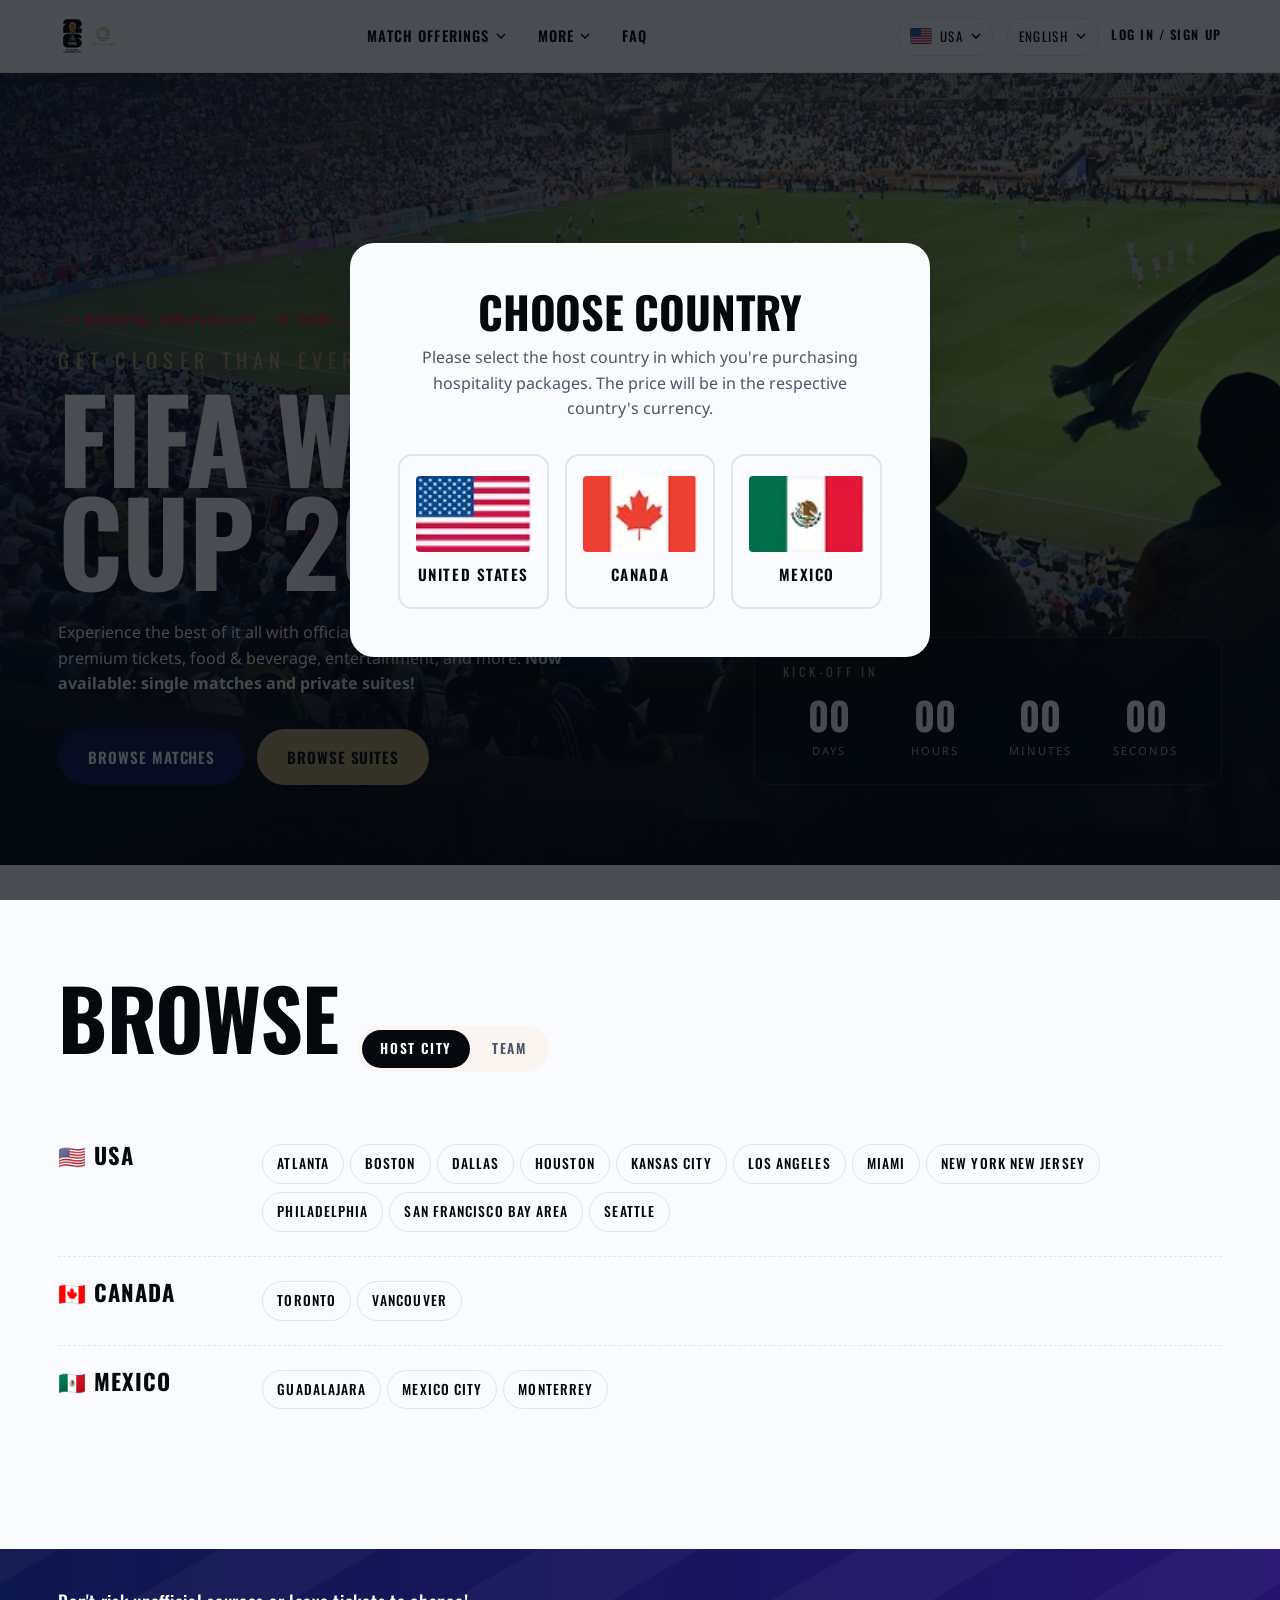
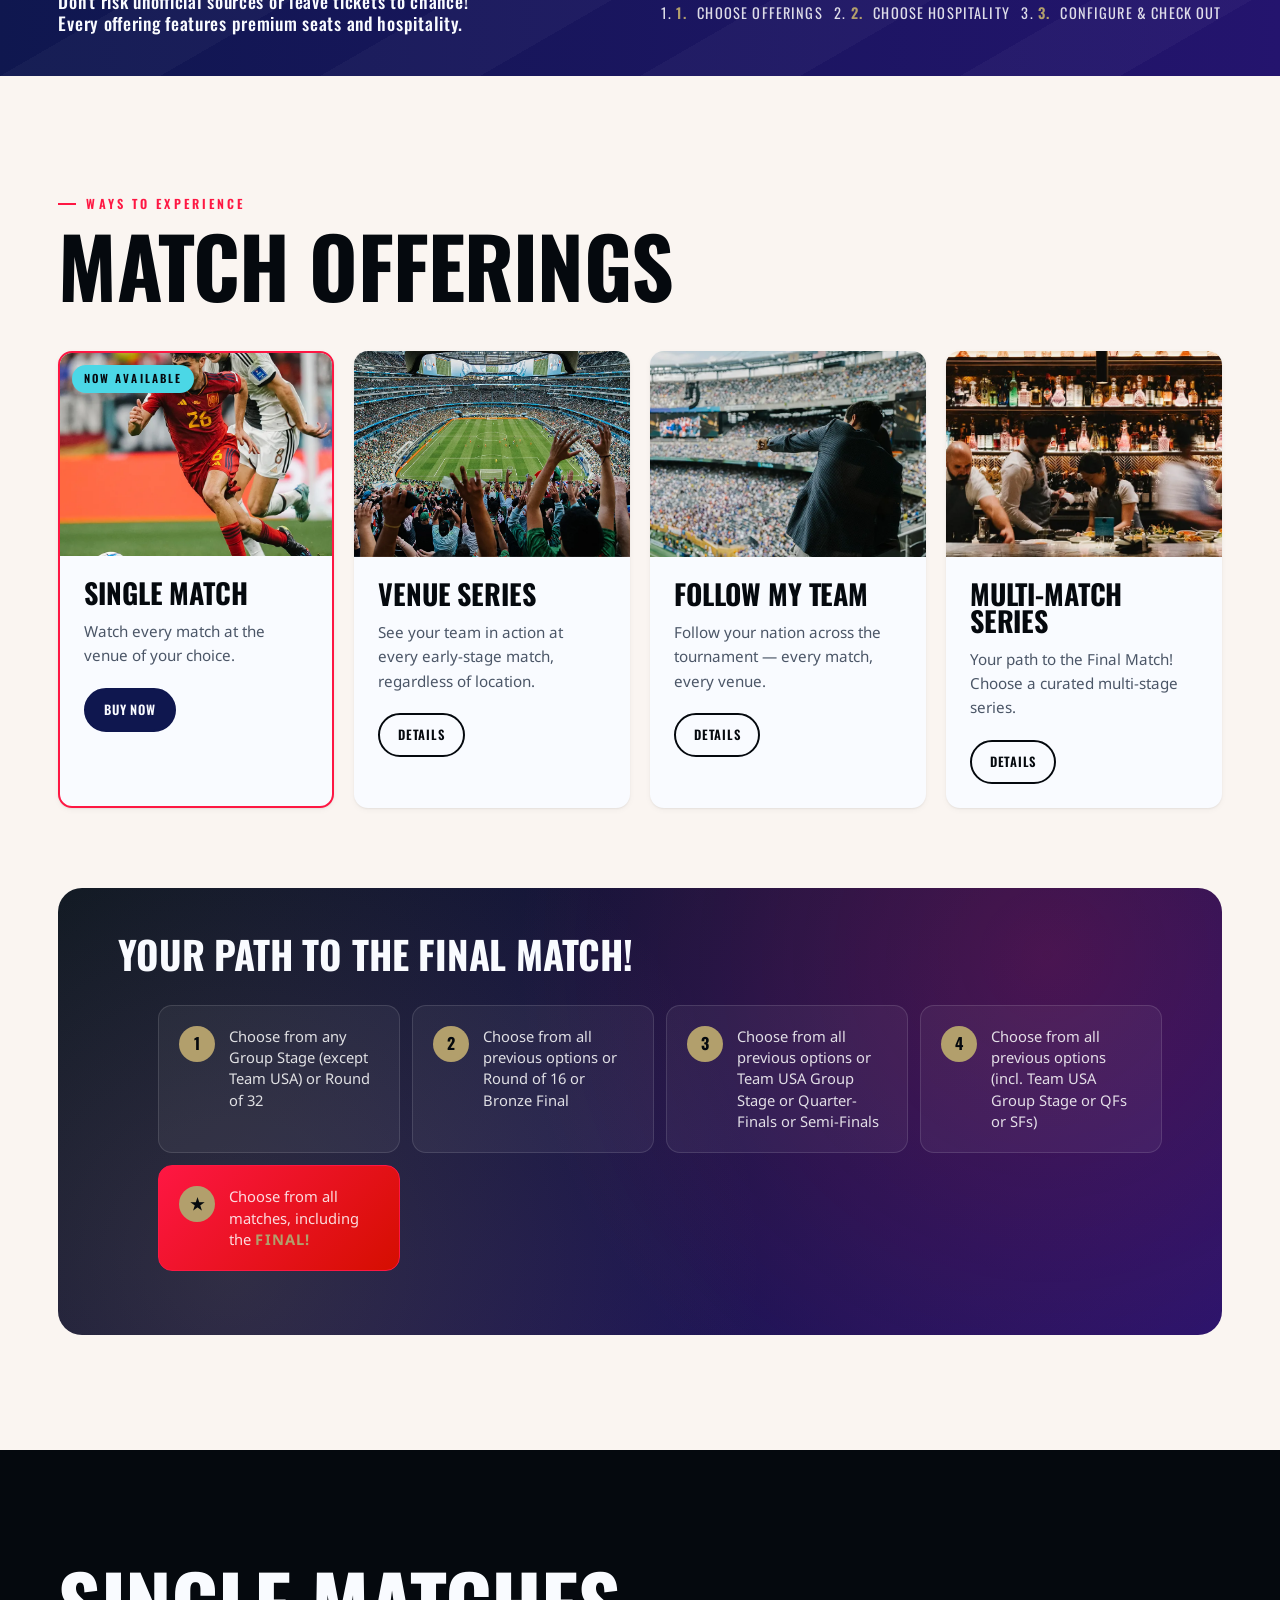
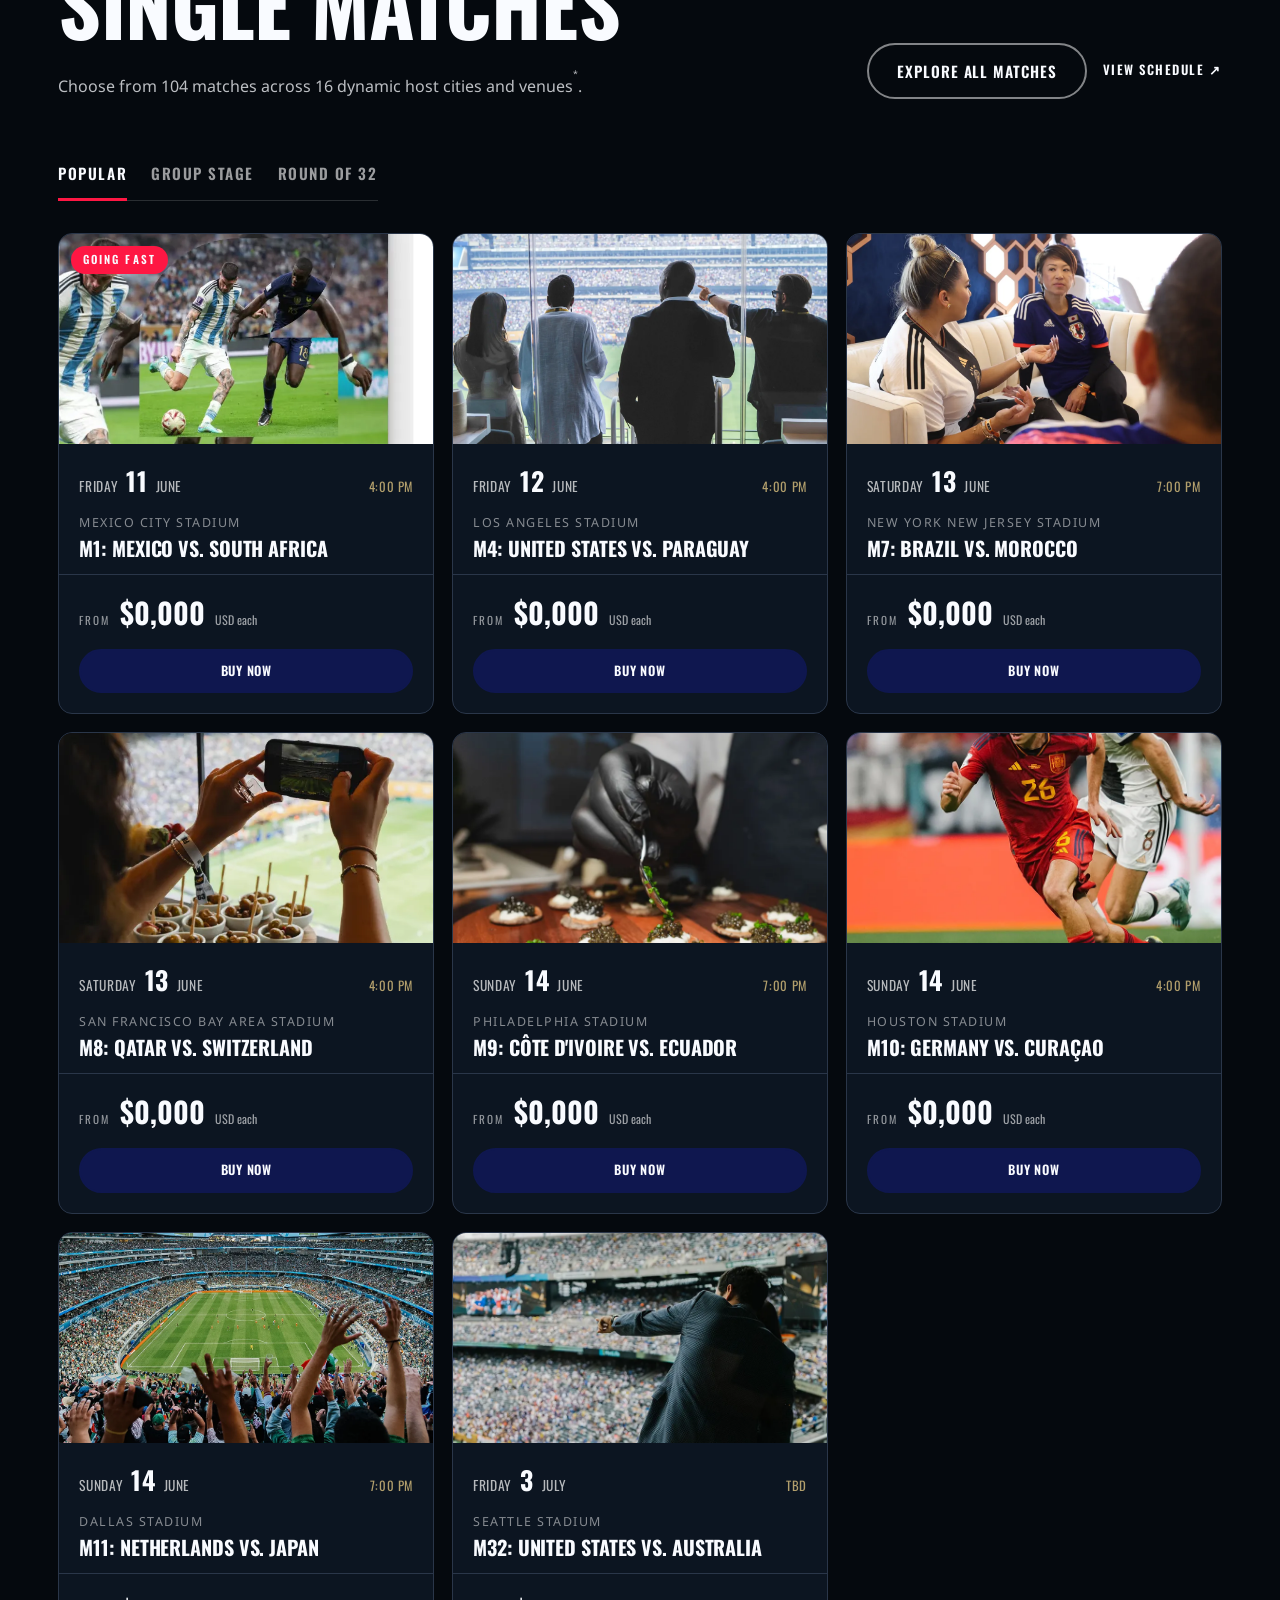
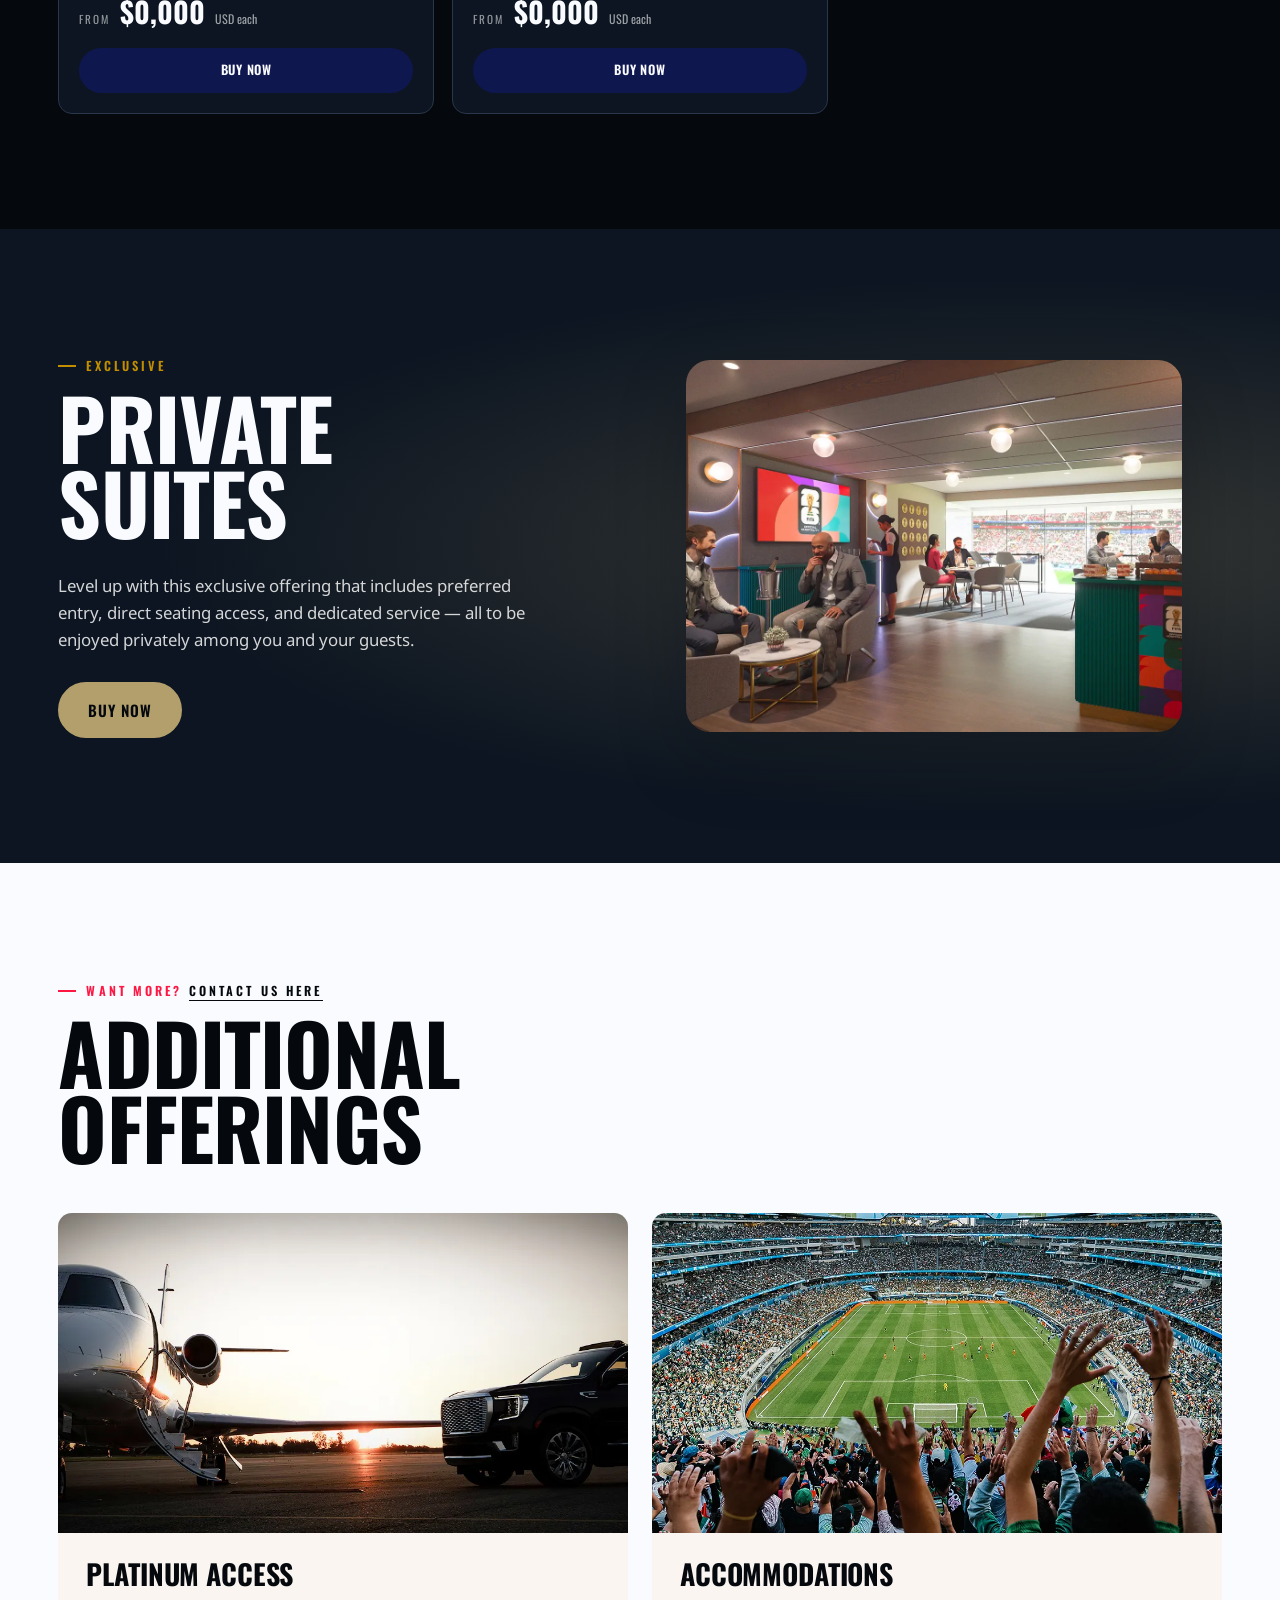
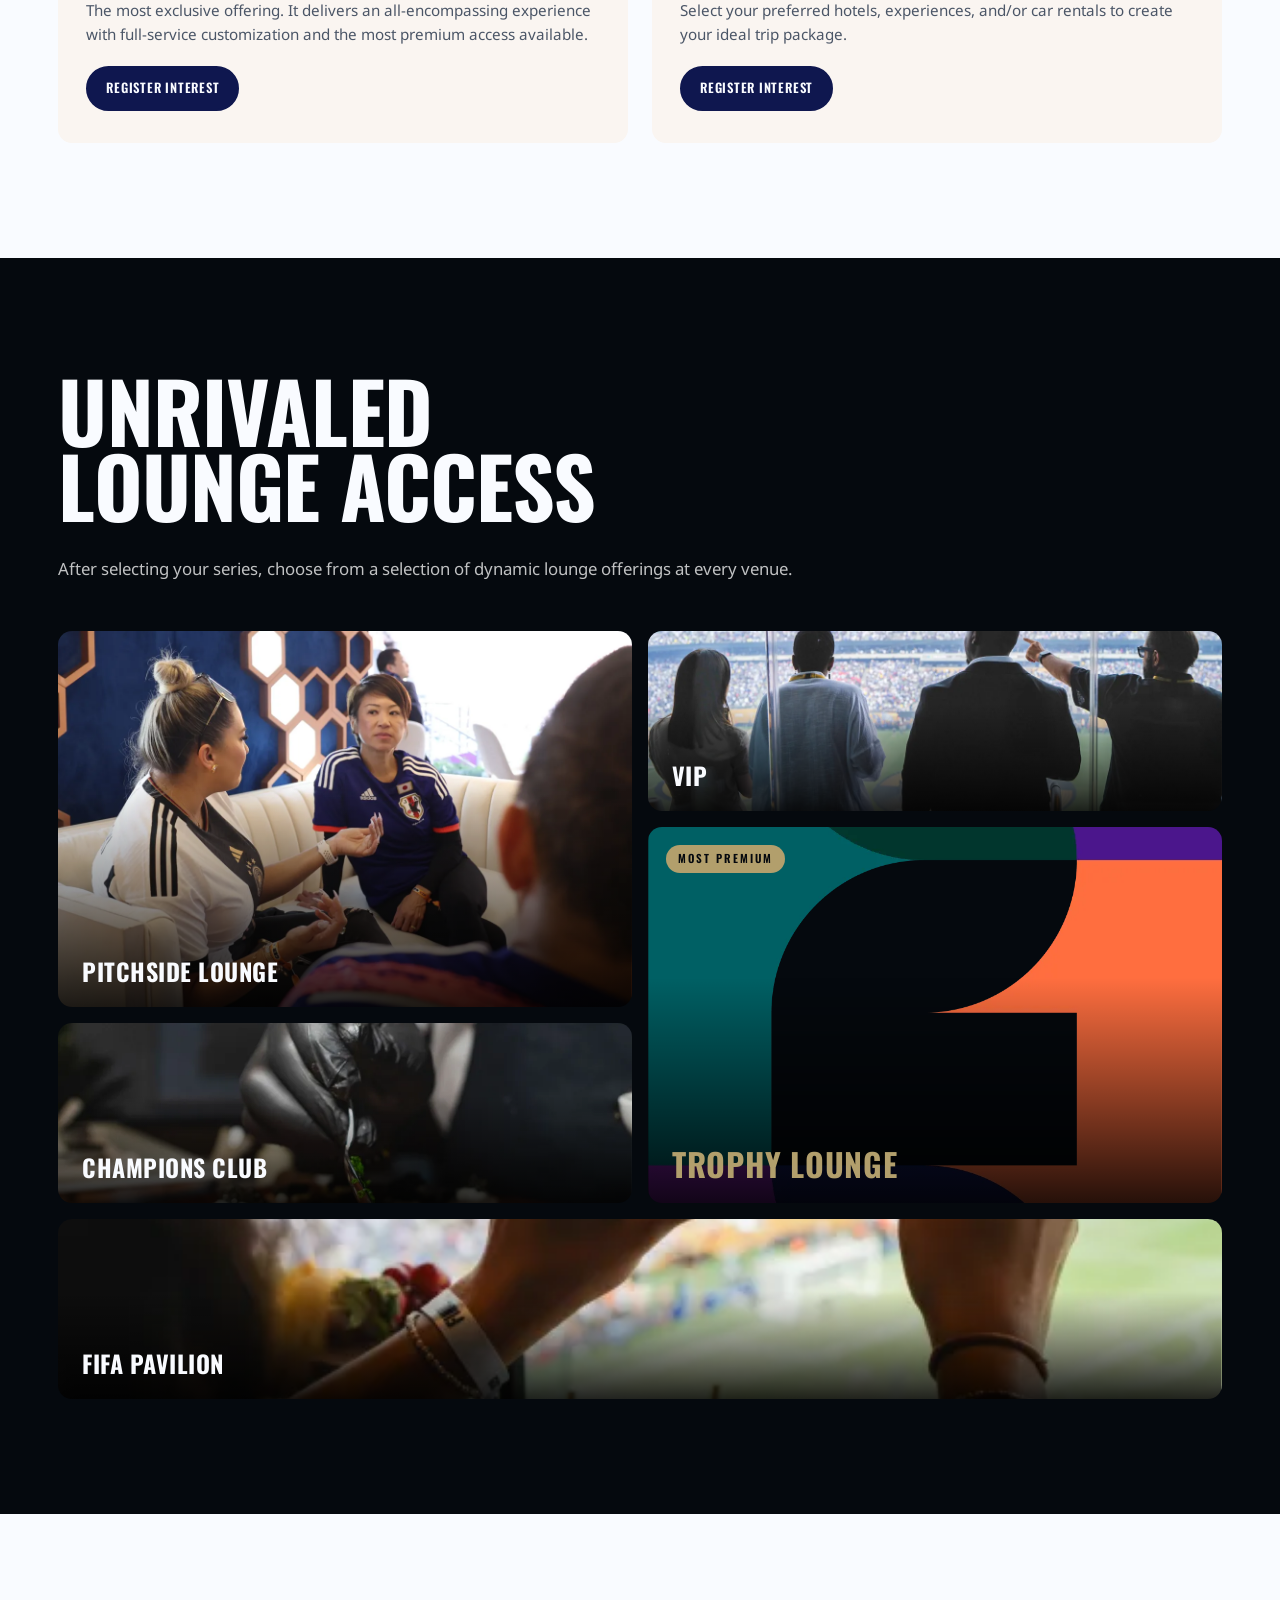
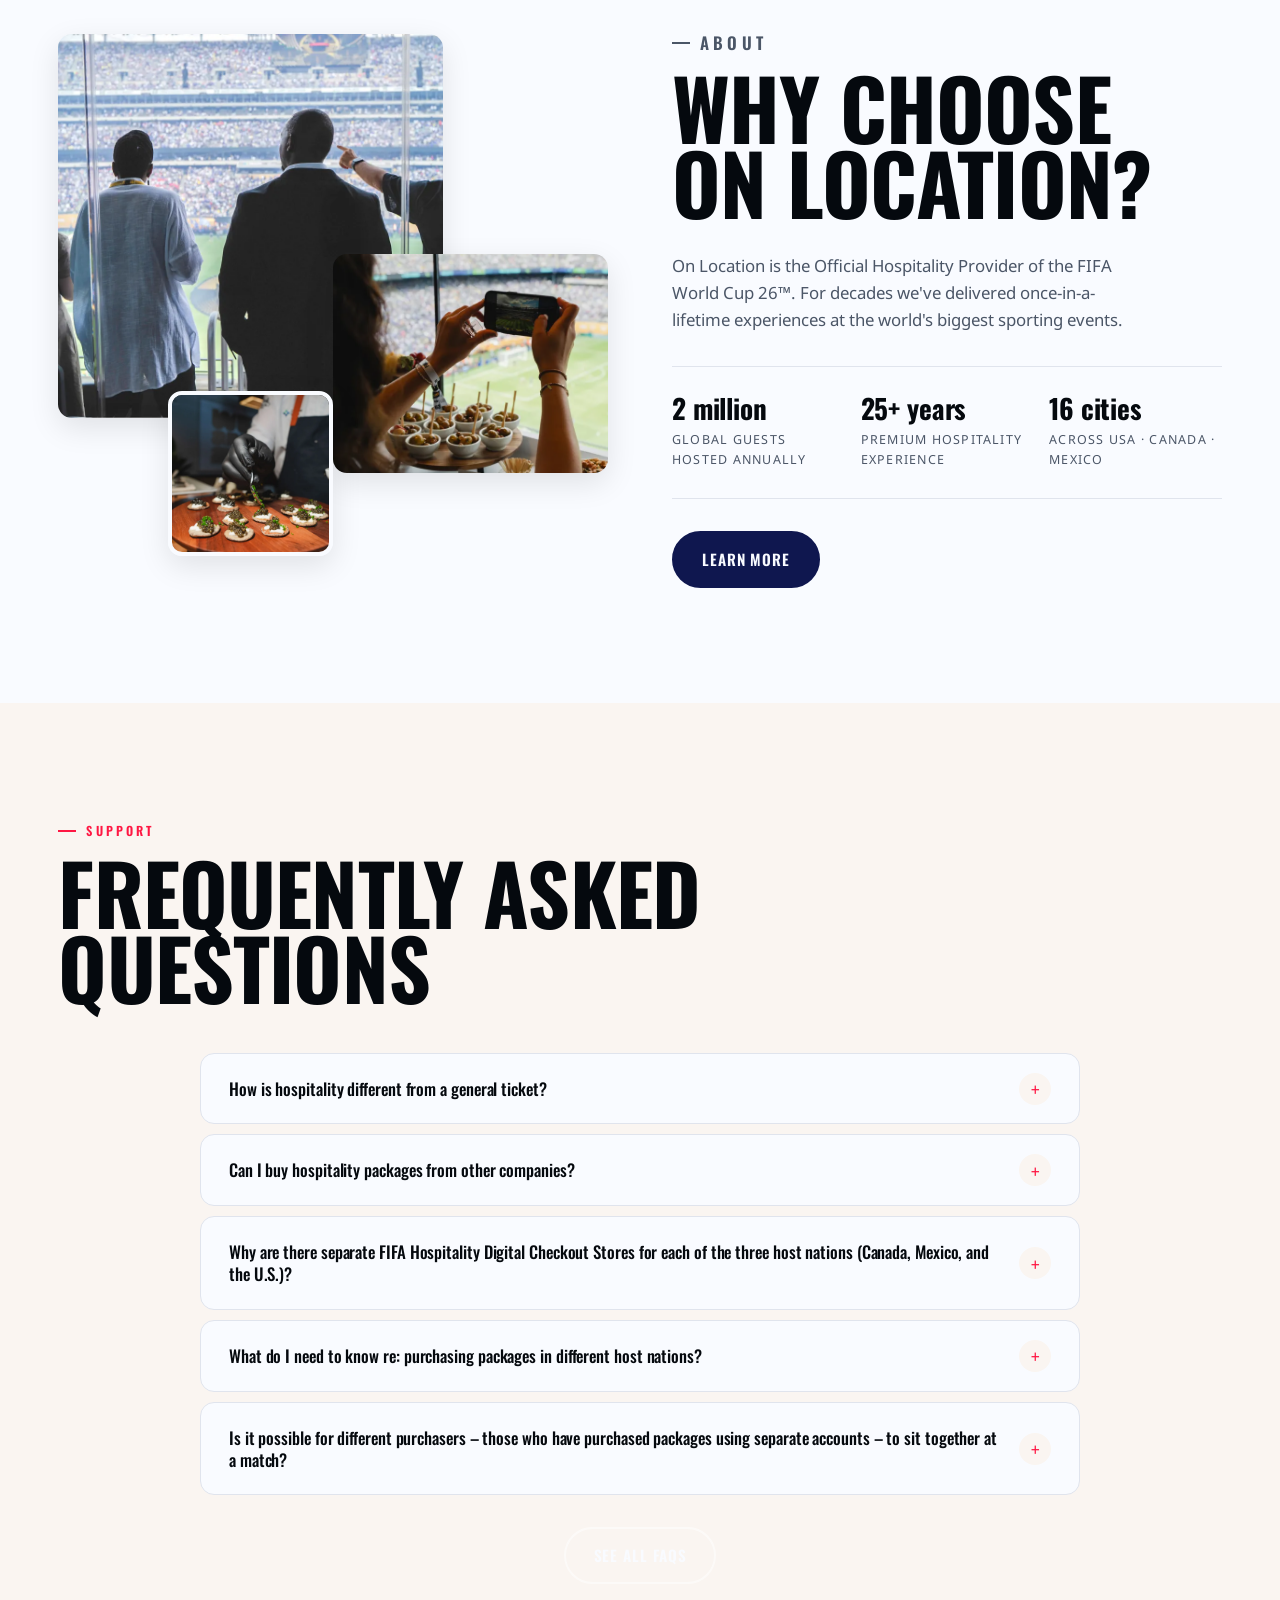
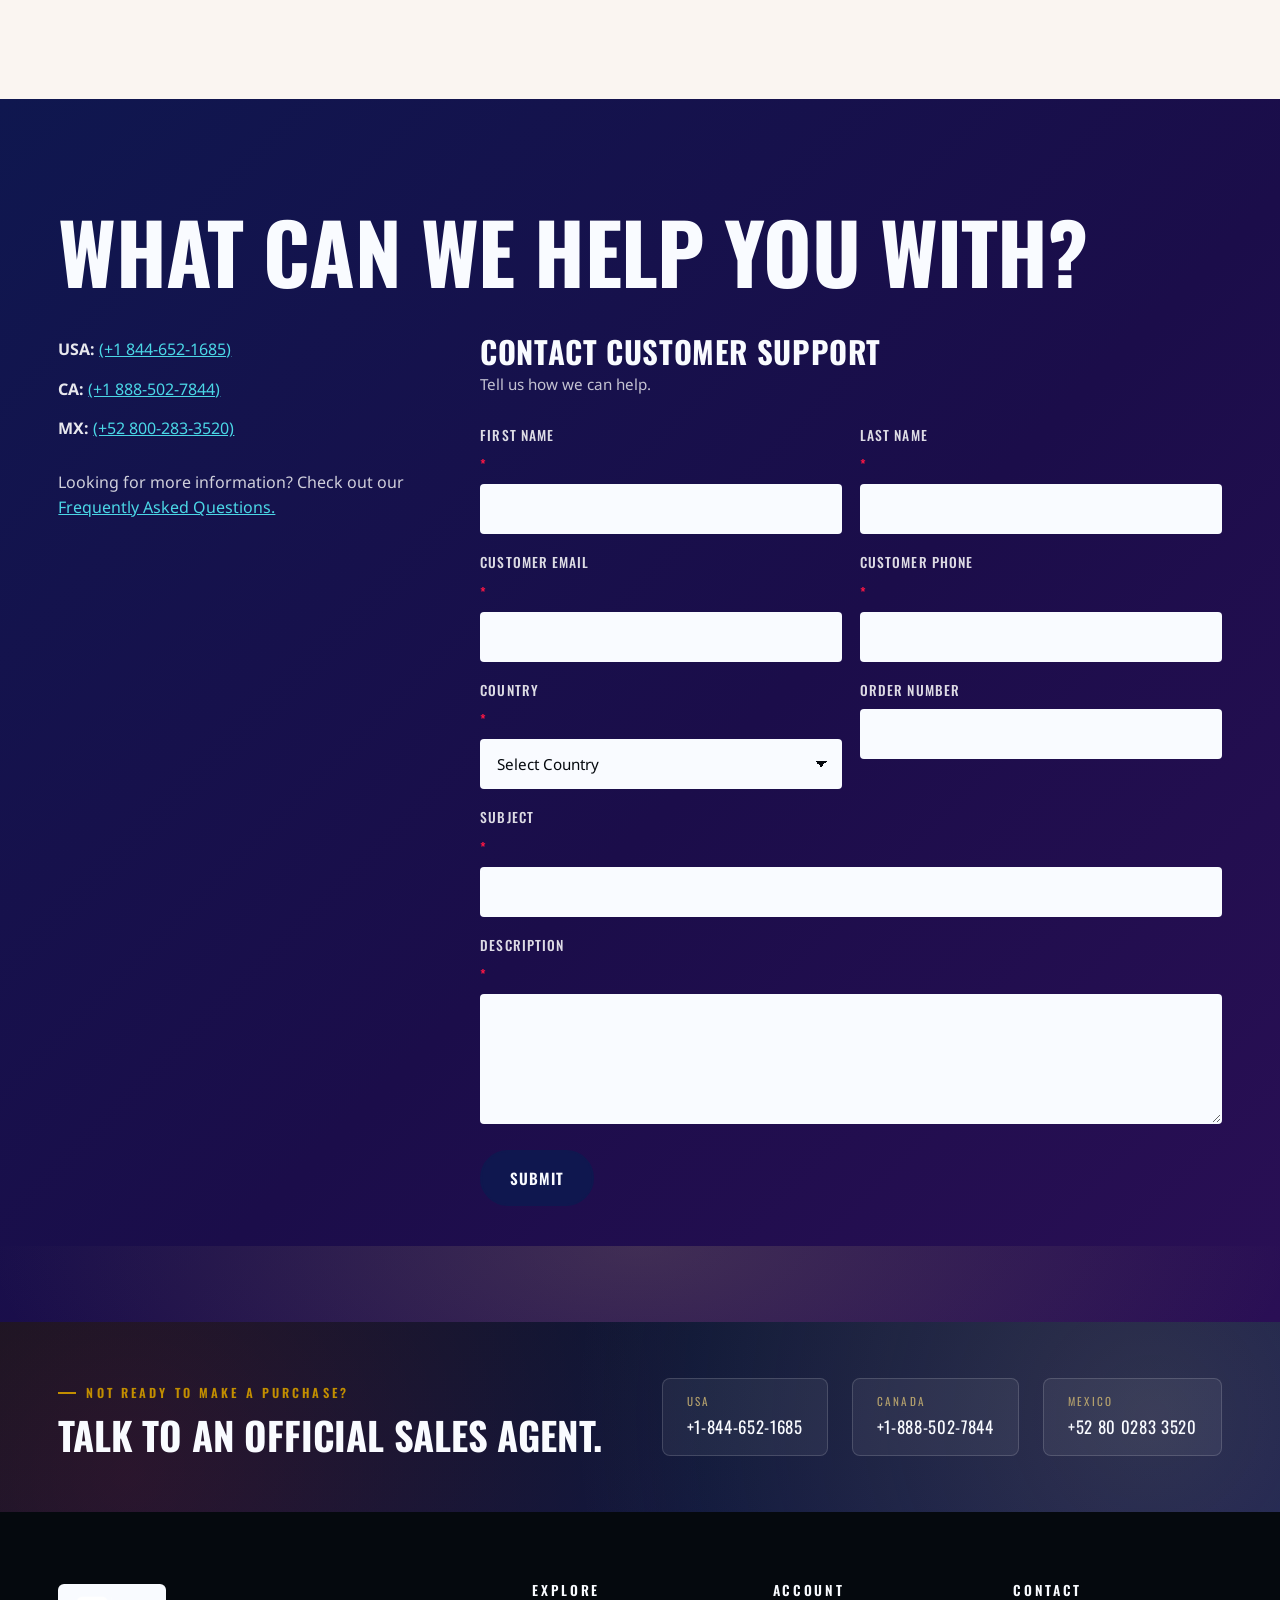
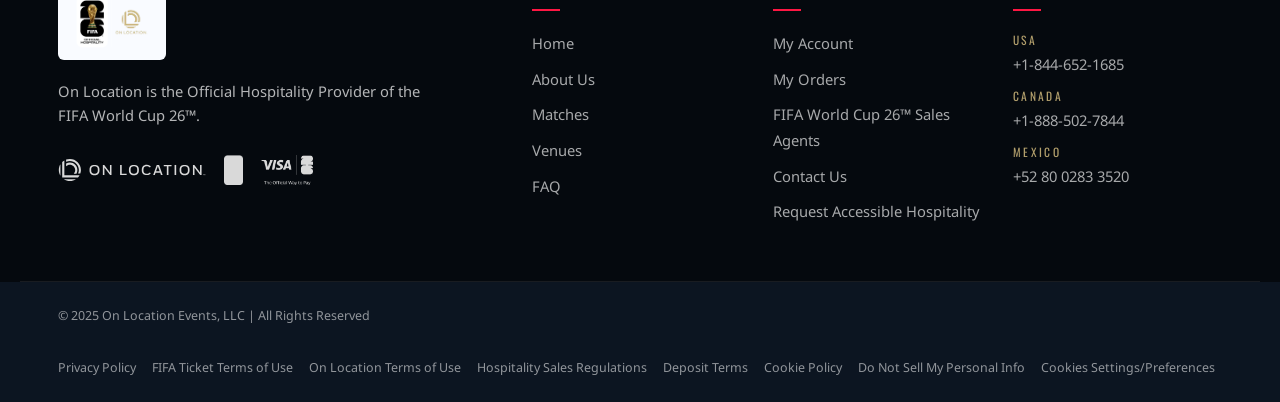
==== index.html @ d2b7b7ee "Restore single inline MIAW launcher with EndUserLanguage prechat field Replaces the two-iframe corne" ====
<!DOCTYPE html>
<html lang="en-US">
<head>
  <meta charset="UTF-8" />
  <meta name="viewport" content="width=device-width, initial-scale=1.0" />
  <title>FIFA World Cup 2026™ — Official Hospitality</title>
  <meta name="description" content="Experience the best of it all with Official Hospitality packages for the FIFA World Cup 2026™ featuring premium tickets, food & beverage, entertainment, and more." />
  <link rel="icon" href="assets/logo-fifa.webp" />
  <link rel="preconnect" href="https://fonts.googleapis.com">
  <link rel="preconnect" href="https://fonts.gstatic.com" crossorigin>
  <link href="https://fonts.googleapis.com/css2?family=Noto+Sans:wght@300;400;500;600;700&family=Oswald:wght@500;600;700&display=swap" rel="stylesheet">
  <link rel="stylesheet" href="styles.css" />
</head>
<body>

  <!-- ================= Country selector overlay ================= -->
  <div class="country-modal" id="countryModal" hidden>
    <div class="country-modal__card">
      <h2>Choose Country</h2>
      <p>Please select the host country in which you're purchasing hospitality packages. The price will be in the respective country's currency.</p>
      <div class="country-modal__grid">
        <button class="country-tile" data-country="usa">
          <img src="assets/flag-usa.webp" alt="USA" />
          <span>United States</span>
        </button>
        <button class="country-tile" data-country="can">
          <img src="assets/flag-canada.webp" alt="Canada" />
          <span>Canada</span>
        </button>
        <button class="country-tile" data-country="mex">
          <img src="assets/flag-mexico.webp" alt="Mexico" />
          <span>Mexico</span>
        </button>
      </div>
    </div>
  </div>

  <!-- ================= Navbar ================= -->
  <header class="nav" id="top">
    <div class="nav__inner">
      <a href="#top" class="nav__logo" aria-label="FIFA World Cup 2026 Official Hospitality Home">
        <img src="assets/logo-fifa-ol.webp" alt="FIFA World Cup 2026 Official Hospitality" class="nav__logo-img" />
      </a>

      <nav class="nav__menu" aria-label="Primary">
        <ul>
          <li class="has-dropdown">
            <button class="nav__link">Match Offerings <svg width="10" height="6" viewBox="0 0 10 6" aria-hidden="true"><path d="M1 1l4 4 4-4" stroke="currentColor" fill="none" stroke-width="1.5"/></svg></button>
            <ul class="nav__sub">
              <li><a href="#match-offerings">Single Matches</a></li>
              <li><a href="#match-offerings">Venue Series</a></li>
              <li><a href="#match-offerings">Follow My Team</a></li>
              <li><a href="#private-suites">Private Suites</a></li>
              <li><a href="#match-offerings">Multi-Match Series</a></li>
            </ul>
          </li>
          <li class="has-dropdown">
            <button class="nav__link">More <svg width="10" height="6" viewBox="0 0 10 6" aria-hidden="true"><path d="M1 1l4 4 4-4" stroke="currentColor" fill="none" stroke-width="1.5"/></svg></button>
            <ul class="nav__sub">
              <li><a href="#faq">FAQ</a></li>
              <li><a href="#why">About</a></li>
              <li><a href="#browse">Venues</a></li>
              <li><a href="#browse">Schedule</a></li>
            </ul>
          </li>
          <li><a class="nav__link" href="#faq">FAQ</a></li>
        </ul>
      </nav>

      <div class="nav__right">
        <div class="country-switcher">
          <button class="country-switcher__btn" id="countryBtn">
            <img id="countryFlag" src="assets/flag-usa.webp" alt="USA" />
            <span id="countryLabel">USA</span>
            <svg width="10" height="6" viewBox="0 0 10 6" aria-hidden="true"><path d="M1 1l4 4 4-4" stroke="currentColor" fill="none" stroke-width="1.5"/></svg>
          </button>
        </div>
        <div class="lang-switcher">
          <button class="lang-switcher__btn">English <svg width="10" height="6" viewBox="0 0 10 6" aria-hidden="true"><path d="M1 1l4 4 4-4" stroke="currentColor" fill="none" stroke-width="1.5"/></svg></button>
          <ul class="lang-switcher__list">
            <li><a href="#" aria-current="true">English</a></li>
            <li><a href="#">Français</a></li>
            <li><a href="#">Español</a></li>
          </ul>
        </div>
        <a href="#account" class="btn btn--link">Log In / Sign Up</a>
        <button class="nav__toggle" aria-label="Open menu" aria-expanded="false">
          <span></span><span></span><span></span>
        </button>
      </div>
    </div>
  </header>

  <!-- ================= Hero ================= -->
  <section class="hero">
    <div class="hero__bg">
      <img src="assets/hero-stadium.webp" alt="" class="hero__img" />
      <div class="hero__grad"></div>
    </div>
    <div class="hero__inner">
      <div class="hero__copy">
        <p class="eyebrow">Official Hospitality · 11 June – 19 July 2026</p>
        <p class="hero__overline">Get closer Than Ever To</p>
        <h1 class="hero__title">FIFA World Cup 2026<sup>™</sup></h1>
        <p class="hero__lede">
          Experience the best of it all with official hospitality packages featuring
          premium tickets, food &amp; beverage, entertainment, and more.
          <strong>Now available: single matches and private suites!</strong>
        </p>
        <div class="hero__cta">
          <a href="#browse" class="btn btn--primary">Browse Matches</a>
          <a href="#private-suites" class="btn btn--secondary">Browse Suites</a>
        </div>
      </div>

      <div class="countdown" aria-live="polite">
        <div class="countdown__label">Kick-off in</div>
        <div class="countdown__grid">
          <div><strong id="cd-days">--</strong><span>Days</span></div>
          <div><strong id="cd-hours">--</strong><span>Hours</span></div>
          <div><strong id="cd-mins">--</strong><span>Minutes</span></div>
          <div><strong id="cd-secs">--</strong><span>Seconds</span></div>
        </div>
      </div>
    </div>
  </section>

  <!-- ================= Browse by ================= -->
  <section class="section browse" id="browse">
    <div class="container">
      <div class="browse__head">
        <h2 class="h-display">Browse</h2>
        <div class="tabs tabs--pill" role="tablist">
          <button class="tab tab--active" data-browse="city" role="tab">Host City</button>
          <button class="tab" data-browse="team" role="tab">Team</button>
        </div>
      </div>

      <div class="browse__panel" data-panel="city">
        <div class="city-row">
          <h4>🇺🇸 USA</h4>
          <div class="city-list">
            <a href="venue.html?city=atlanta">Atlanta</a>
            <a href="venue.html?city=boston">Boston</a>
            <a href="venue.html?city=dallas">Dallas</a>
            <a href="venue.html?city=houston">Houston</a>
            <a href="venue.html?city=kansas-city">Kansas City</a>
            <a href="venue.html?city=los-angeles">Los Angeles</a>
            <a href="venue.html?city=miami">Miami</a>
            <a href="venue.html?city=new-york-new-jersey">New York New Jersey</a>
            <a href="venue.html?city=philadelphia">Philadelphia</a>
            <a href="venue.html?city=san-francisco-bay-area">San Francisco Bay Area</a>
            <a href="venue.html?city=seattle">Seattle</a>
          </div>
        </div>
        <div class="city-row">
          <h4>🇨🇦 Canada</h4>
          <div class="city-list">
            <a href="venue.html?city=toronto">Toronto</a>
            <a href="venue.html?city=vancouver">Vancouver</a>
          </div>
        </div>
        <div class="city-row">
          <h4>🇲🇽 Mexico</h4>
          <div class="city-list">
            <a href="venue.html?city=guadalajara">Guadalajara</a>
            <a href="venue.html?city=mexico-city">Mexico City</a>
            <a href="venue.html?city=monterrey">Monterrey</a>
          </div>
        </div>
      </div>

      <div class="browse__panel" data-panel="team" hidden>
        <div class="team-grid">
          <a class="team"><span>ARG</span>Argentina</a>
          <a class="team"><span>AUS</span>Australia</a>
          <a class="team"><span>AUT</span>Austria</a>
          <a class="team"><span>BEL</span>Belgium</a>
          <a class="team"><span>BRA</span>Brazil</a>
          <a class="team"><span>CAN</span>Canada</a>
          <a class="team"><span>COL</span>Colombia</a>
          <a class="team"><span>CRO</span>Croatia</a>
          <a class="team"><span>ECU</span>Ecuador</a>
          <a class="team"><span>EGY</span>Egypt</a>
          <a class="team"><span>ENG</span>England</a>
          <a class="team"><span>FRA</span>France</a>
          <a class="team"><span>GER</span>Germany</a>
          <a class="team"><span>GHA</span>Ghana</a>
          <a class="team"><span>IRN</span>Iran</a>
          <a class="team"><span>JPN</span>Japan</a>
          <a class="team"><span>JOR</span>Jordan</a>
          <a class="team"><span>KOR</span>Korea Republic</a>
          <a class="team"><span>MEX</span>Mexico</a>
          <a class="team"><span>MAR</span>Morocco</a>
          <a class="team"><span>NED</span>Netherlands</a>
          <a class="team"><span>NZL</span>New Zealand</a>
          <a class="team"><span>NOR</span>Norway</a>
          <a class="team"><span>POR</span>Portugal</a>
          <a class="team"><span>QAT</span>Qatar</a>
          <a class="team"><span>KSA</span>Saudi Arabia</a>
          <a class="team"><span>SCO</span>Scotland</a>
          <a class="team"><span>SEN</span>Senegal</a>
          <a class="team"><span>RSA</span>South Africa</a>
          <a class="team"><span>ESP</span>Spain</a>
          <a class="team"><span>SUI</span>Switzerland</a>
          <a class="team"><span>TUN</span>Tunisia</a>
          <a class="team"><span>TUR</span>Türkiye</a>
          <a class="team"><span>URU</span>Uruguay</a>
          <a class="team"><span>USA</span>United States</a>
          <a class="team"><span>UZB</span>Uzbekistan</a>
        </div>
      </div>
    </div>
  </section>

  <!-- ================= Warning strip ================= -->
  <section class="alert-strip">
    <div class="container">
      <p>Don't risk unofficial sources or leave tickets to chance!<br/>Every offering features premium seats and hospitality.</p>
      <ol class="steps">
        <li><span>1.</span> Choose Offerings</li>
        <li><span>2.</span> Choose Hospitality</li>
        <li><span>3.</span> Configure &amp; Check Out</li>
      </ol>
    </div>
  </section>

  <!-- ================= Match Offerings ================= -->
  <section class="section offerings" id="match-offerings">
    <div class="container">
      <div class="section__head">
        <p class="eyebrow eyebrow--light">Ways to Experience</p>
        <h2 class="h-display">Match Offerings</h2>
      </div>

      <div class="offerings__grid">
        <article class="offering offering--now">
          <div class="offering__img">
            <img src="assets/offering-a.webp" alt="Single match hospitality" />
            <span class="tag tag--teal">Now Available</span>
          </div>
          <div class="offering__body">
            <h3>Single Match</h3>
            <p>Watch every match at the venue of your choice.</p>
            <a class="btn btn--primary btn--sm" href="#matches">Buy Now</a>
          </div>
        </article>

        <article class="offering">
          <div class="offering__img">
            <img src="assets/offering-b.webp" alt="Venue series hospitality" />
          </div>
          <div class="offering__body">
            <h3>Venue Series</h3>
            <p>See your team in action at every early-stage match, regardless of location.</p>
            <a class="btn btn--ghost btn--sm" href="#">Details</a>
          </div>
        </article>

        <article class="offering">
          <div class="offering__img">
            <img src="assets/offering-c.webp" alt="Follow my team" />
          </div>
          <div class="offering__body">
            <h3>Follow My Team</h3>
            <p>Follow your nation across the tournament — every match, every venue.</p>
            <a class="btn btn--ghost btn--sm" href="#">Details</a>
          </div>
        </article>

        <article class="offering">
          <div class="offering__img">
            <img src="assets/offering-d.webp" alt="Multi-match series" />
          </div>
          <div class="offering__body">
            <h3>Multi-Match Series</h3>
            <p>Your path to the Final Match! Choose a curated multi-stage series.</p>
            <a class="btn btn--ghost btn--sm" href="#">Details</a>
          </div>
        </article>
      </div>

      <!-- Multi-match tiers -->
      <div class="tier-progress">
        <h3 class="tier-progress__title">Your path to the Final Match!</h3>
        <ol class="tier-progress__list">
          <li><span class="tier-num">1</span><p>Choose from any Group Stage (except Team USA) or Round of 32</p></li>
          <li><span class="tier-num">2</span><p>Choose from all previous options or Round of 16 or Bronze Final</p></li>
          <li><span class="tier-num">3</span><p>Choose from all previous options or Team USA Group Stage or Quarter-Finals or Semi-Finals</p></li>
          <li><span class="tier-num">4</span><p>Choose from all previous options (incl. Team USA Group Stage or QFs or SFs)</p></li>
          <li class="tier--final"><span class="tier-num">★</span><p>Choose from all matches, including the <strong>FINAL!</strong></p></li>
        </ol>
      </div>
    </div>
  </section>

  <!-- ================= Single Matches ================= -->
  <section class="section matches" id="matches">
    <div class="container">
      <div class="section__head section__head--split">
        <div>
          <h2 class="h-display dark">Single Matches</h2>
          <p>Choose from 104 matches across 16 dynamic host cities and venues<sup>*</sup>.</p>
        </div>
        <div class="section__head-cta">
          <a class="btn btn--ghost-dark" href="#">Explore All Matches</a>
          <a class="btn btn--link-dark" href="#">View Schedule ↗</a>
        </div>
      </div>

      <div class="tabs tabs--underline" role="tablist">
        <button class="tab tab--active" data-match-filter="popular">Popular</button>
        <button class="tab" data-match-filter="group">Group Stage</button>
        <button class="tab" data-match-filter="r32">Round of 32</button>
      </div>

      <div class="match-grid">

        <article class="match-card" data-cat="popular">
          <div class="match-card__img" style="background-image:url('assets/matches-map.webp')"><span class="tag tag--red">Going Fast</span></div>
          <div class="match-card__date">
            <span>Friday <strong>11</strong> June</span>
            <em>4:00 pm</em>
          </div>
          <div class="match-card__info">
            <p class="match-card__venue">Mexico City Stadium</p>
            <h4>M1: Mexico vs. South Africa</h4>
          </div>
          <div class="match-card__price">
            <span class="from">From</span>
            <strong>$0,000</strong>
            <em>USD each</em>
          </div>
          <a class="btn btn--primary btn--sm btn--full" href="#">Buy Now</a>
        </article>

        <article class="match-card" data-cat="popular">
          <div class="match-card__img" style="background-image:url('assets/lounge-a.webp')"></div>
          <div class="match-card__date"><span>Friday <strong>12</strong> June</span><em>4:00 pm</em></div>
          <div class="match-card__info">
            <p class="match-card__venue">Los Angeles Stadium</p>
            <h4>M4: United States vs. Paraguay</h4>
          </div>
          <div class="match-card__price"><span class="from">From</span><strong>$0,000</strong><em>USD each</em></div>
          <a class="btn btn--primary btn--sm btn--full" href="#">Buy Now</a>
        </article>

        <article class="match-card" data-cat="popular">
          <div class="match-card__img" style="background-image:url('assets/lounge-b.webp')"></div>
          <div class="match-card__date"><span>Saturday <strong>13</strong> June</span><em>7:00 pm</em></div>
          <div class="match-card__info">
            <p class="match-card__venue">New York New Jersey Stadium</p>
            <h4>M7: Brazil vs. Morocco</h4>
          </div>
          <div class="match-card__price"><span class="from">From</span><strong>$0,000</strong><em>USD each</em></div>
          <a class="btn btn--primary btn--sm btn--full" href="#">Buy Now</a>
        </article>

        <article class="match-card" data-cat="group">
          <div class="match-card__img" style="background-image:url('assets/lounge-c.webp')"></div>
          <div class="match-card__date"><span>Saturday <strong>13</strong> June</span><em>4:00 pm</em></div>
          <div class="match-card__info">
            <p class="match-card__venue">San Francisco Bay Area Stadium</p>
            <h4>M8: Qatar vs. Switzerland</h4>
          </div>
          <div class="match-card__price"><span class="from">From</span><strong>$0,000</strong><em>USD each</em></div>
          <a class="btn btn--primary btn--sm btn--full" href="#">Buy Now</a>
        </article>

        <article class="match-card" data-cat="group">
          <div class="match-card__img" style="background-image:url('assets/lounge-d.webp')"></div>
          <div class="match-card__date"><span>Sunday <strong>14</strong> June</span><em>7:00 pm</em></div>
          <div class="match-card__info">
            <p class="match-card__venue">Philadelphia Stadium</p>
            <h4>M9: Côte d'Ivoire vs. Ecuador</h4>
          </div>
          <div class="match-card__price"><span class="from">From</span><strong>$0,000</strong><em>USD each</em></div>
          <a class="btn btn--primary btn--sm btn--full" href="#">Buy Now</a>
        </article>

        <article class="match-card" data-cat="group">
          <div class="match-card__img" style="background-image:url('assets/offering-a.webp')"></div>
          <div class="match-card__date"><span>Sunday <strong>14</strong> June</span><em>4:00 pm</em></div>
          <div class="match-card__info">
            <p class="match-card__venue">Houston Stadium</p>
            <h4>M10: Germany vs. Curaçao</h4>
          </div>
          <div class="match-card__price"><span class="from">From</span><strong>$0,000</strong><em>USD each</em></div>
          <a class="btn btn--primary btn--sm btn--full" href="#">Buy Now</a>
        </article>

        <article class="match-card" data-cat="group">
          <div class="match-card__img" style="background-image:url('assets/offering-b.webp')"></div>
          <div class="match-card__date"><span>Sunday <strong>14</strong> June</span><em>7:00 pm</em></div>
          <div class="match-card__info">
            <p class="match-card__venue">Dallas Stadium</p>
            <h4>M11: Netherlands vs. Japan</h4>
          </div>
          <div class="match-card__price"><span class="from">From</span><strong>$0,000</strong><em>USD each</em></div>
          <a class="btn btn--primary btn--sm btn--full" href="#">Buy Now</a>
        </article>

        <article class="match-card" data-cat="r32">
          <div class="match-card__img" style="background-image:url('assets/offering-c.webp')"></div>
          <div class="match-card__date"><span>Friday <strong>3</strong> July</span><em>TBD</em></div>
          <div class="match-card__info">
            <p class="match-card__venue">Seattle Stadium</p>
            <h4>M32: United States vs. Australia</h4>
          </div>
          <div class="match-card__price"><span class="from">From</span><strong>$0,000</strong><em>USD each</em></div>
          <a class="btn btn--primary btn--sm btn--full" href="#">Buy Now</a>
        </article>

      </div>
    </div>
  </section>

  <!-- ================= Private Suites ================= -->
  <section class="section suites" id="private-suites">
    <div class="container suites__inner">
      <div class="suites__copy">
        <p class="eyebrow eyebrow--gold">Exclusive</p>
        <h2 class="h-display light">Private <br/>Suites</h2>
        <p class="suites__lede">Level up with this exclusive offering that includes preferred entry, direct seating access, and dedicated service — all to be enjoyed privately among you and your guests.</p>
        <a class="btn btn--secondary" href="#">Buy Now</a>
      </div>
      <figure class="suites__img">
        <img src="assets/suites.webp" alt="FIFA Private Suite interior" />
      </figure>
    </div>
  </section>

  <!-- ================= Additional Offerings ================= -->
  <section class="section additional">
    <div class="container">
      <div class="section__head">
        <p class="eyebrow">Want more? <a href="#footer-contact">contact us here</a></p>
        <h2 class="h-display">Additional Offerings</h2>
      </div>

      <div class="additional__grid">
        <article class="addl">
          <figure><img src="assets/platinum.webp" alt="Platinum access lounge"/></figure>
          <div class="addl__body">
            <h3>Platinum access</h3>
            <p>The most exclusive offering. It delivers an all-encompassing experience with full-service customization and the most premium access available.</p>
            <a class="btn btn--primary btn--sm" href="#">Register Interest</a>
          </div>
        </article>

        <article class="addl">
          <figure><img src="assets/offering-b.webp" alt="Accommodations"/></figure>
          <div class="addl__body">
            <h3>Accommodations</h3>
            <p>Select your preferred hotels, experiences, and/or car rentals to create your ideal trip package.</p>
            <a class="btn btn--primary btn--sm" href="#">Register Interest</a>
          </div>
        </article>
      </div>
    </div>
  </section>

  <!-- ================= Lounges ================= -->
  <section class="section lounges">
    <div class="container">
      <div class="section__head">
        <h2 class="h-display light">Unrivaled <br/>Lounge access</h2>
        <p class="section__sub light">After selecting your series, choose from a selection of dynamic lounge offerings at every venue.</p>
      </div>

      <div class="lounges__grid">
        <article class="lounge" style="background-image: linear-gradient(180deg, transparent 40%, rgba(0,0,0,.85)), url('assets/lounge-b.webp')">
          <h4>Pitchside Lounge</h4>
        </article>
        <article class="lounge" style="background-image: linear-gradient(180deg, transparent 40%, rgba(0,0,0,.85)), url('assets/lounge-a.webp')">
          <h4>VIP</h4>
        </article>
        <article class="lounge lounge--feature" style="background-image: linear-gradient(180deg, transparent 40%, rgba(0,0,0,.85)), url('assets/trophy.webp')">
          <span class="tag tag--gold">Most Premium</span>
          <h4>Trophy Lounge</h4>
        </article>
        <article class="lounge" style="background-image: linear-gradient(180deg, transparent 40%, rgba(0,0,0,.85)), url('assets/lounge-d.webp')">
          <h4>Champions Club</h4>
        </article>
        <article class="lounge" style="background-image: linear-gradient(180deg, transparent 40%, rgba(0,0,0,.85)), url('assets/lounge-c.webp')">
          <h4>FIFA Pavilion</h4>
        </article>
      </div>
    </div>
  </section>

  <!-- ================= Why On Location ================= -->
  <section class="section why" id="why">
    <div class="container why__inner">
      <div class="why__media">
        <img src="assets/lounge-a.webp" alt="" class="why__big"/>
        <img src="assets/lounge-c.webp" alt="" class="why__sm-1"/>
        <img src="assets/lounge-d.webp" alt="" class="why__sm-2"/>
      </div>
      <div class="why__copy">
        <p class="eyebrow">About</p>
        <h2 class="h-display">Why Choose <br/>on Location?</h2>
        <p>On Location is the Official Hospitality Provider of the FIFA World Cup 26™. For decades we've delivered once-in-a-lifetime experiences at the world's biggest sporting events.</p>
        <div class="why__stats">
          <div><strong>2 million</strong><span>Global Guests Hosted Annually</span></div>
          <div><strong>25+ years</strong><span>Premium Hospitality Experience</span></div>
          <div><strong>16 cities</strong><span>Across USA · Canada · Mexico</span></div>
        </div>
        <a href="#faq" class="btn btn--primary">Learn More</a>
      </div>
    </div>
  </section>

  <!-- ================= FAQ ================= -->
  <section class="section faq" id="faq">
    <div class="container">
      <div class="section__head">
        <p class="eyebrow">Support</p>
        <h2 class="h-display">Frequently asked questions</h2>
      </div>
      <div class="faq__list">
        <details>
          <summary>How is hospitality different from a general ticket?</summary>
          <p>An Official Hospitality package pairs a premium match ticket with an exclusive pre-match, halftime and post-match experience — including dining, beverages, and access to lounges, entertainment and FIFA Legend appearances. A general ticket only gets you into the stadium seat.</p>
        </details>
        <details>
          <summary>Can I buy hospitality packages from other companies?</summary>
          <p>On Location is the only official hospitality provider appointed by FIFA. Visit <a href="#">FIFA.com/hospitality</a> to confirm official sellers. We strongly advise against purchasing packages from unauthorized platforms or sellers — booking <a href="#">here</a> guarantees your experience.</p>
        </details>
        <details>
          <summary>Why are there separate FIFA Hospitality Digital Checkout Stores for each of the three host nations (Canada, Mexico, and the U.S.)?</summary>
          <p>Purchases need to be made in each host nation's currency (in their related digital checkout store). Use the country switcher at the top of the page to select the appropriate store before booking.</p>
        </details>
        <details>
          <summary>What do I need to know re: purchasing packages in different host nations?</summary>
          <p>Purchases need to be made in each host nation's currency (in their related digital checkout store). Applicable taxes, payment methods, and delivery options vary by country. Our sales agents can help guide you through the process.</p>
        </details>
        <details>
          <summary>Is it possible for different purchasers – those who have purchased packages using separate accounts – to sit together at a match?</summary>
          <p>Yes — separately purchased packages can typically be linked for seating purposes. Please contact your sales agent at least 30 days prior to the match to coordinate, subject to availability.</p>
        </details>
      </div>
      <div class="faq__more"><a class="btn btn--ghost-dark" href="#">See All FAQs</a></div>
    </div>
  </section>

  <!-- ================= Contact / Hospitality Support ================= -->
  <section class="section support" id="contact">
    <div class="container">
      <h2 class="h-display light">What can we help you with?</h2>
      <div class="support__grid">
        <aside class="support__aside">
          <p><strong>USA:</strong> <a href="tel:+18446521685">(+1 844-652-1685)</a></p>
          <p><strong>CA:</strong> <a href="tel:+18885027844">(+1 888-502-7844)</a></p>
          <p><strong>MX:</strong> <a href="tel:+528002833520">(+52 800-283-3520)</a></p>
          <p class="support__faq-note">Looking for more information? Check out our <a href="#faq">Frequently Asked Questions.</a></p>
        </aside>

        <div class="support__card">
          <h3 class="support__title">Contact Customer Support</h3>
          <p class="support__sub">Tell us how we can help.</p>
          <form class="support__form" onsubmit="event.preventDefault(); this.reset(); alert('Thanks — we will be in touch shortly.');">
            <div class="support__row">
              <label>First Name <span>*</span><input type="text" name="first" required></label>
              <label>Last Name <span>*</span><input type="text" name="last" required></label>
            </div>
            <div class="support__row">
              <label>Customer Email <span>*</span><input type="email" name="email" required></label>
              <label>Customer Phone <span>*</span><input type="tel" name="phone" required></label>
            </div>
            <div class="support__row">
              <label>Country <span>*</span>
                <select name="country" required>
                  <option value="">Select Country</option>
                  <option>United States</option>
                  <option>Canada</option>
                  <option>Mexico</option>
                </select>
              </label>
              <label>Order Number<input type="text" name="order"></label>
            </div>
            <label class="support__full">Subject <span>*</span><input type="text" name="subject" required></label>
            <label class="support__full">Description <span>*</span><textarea name="description" rows="5" required></textarea></label>
            <button type="submit" class="btn btn--primary">Submit</button>
          </form>
        </div>
      </div>
    </div>
  </section>

  <!-- ================= CTA Strip ================= -->
  <section class="cta-strip" id="account">
    <div class="container cta-strip__inner">
      <div>
        <p class="eyebrow eyebrow--gold">Not ready to make a purchase?</p>
        <h3>Talk to an Official Sales Agent.</h3>
      </div>
      <div class="cta-strip__phones">
        <a href="tel:+18446521685"><span>USA</span>+1-844-652-1685</a>
        <a href="tel:+18885027844"><span>Canada</span>+1-888-502-7844</a>
        <a href="tel:+52800283350"><span>Mexico</span>+52 80 0283 3520</a>
      </div>
    </div>
  </section>

  <!-- ================= Footer ================= -->
  <footer class="footer" id="footer-contact">
    <div class="container footer__inner">
      <div class="footer__brand">
        <img src="assets/logo-fifa-ol.webp" alt="FIFA World Cup 26 Official Hospitality" class="footer__logo" />
        <p>On Location is the Official Hospitality Provider of the FIFA World Cup 26™.</p>
        <div class="footer__partners">
          <img src="assets/logo-onlocation.svg" alt="On Location" />
          <img src="assets/logo-fifa.webp" alt="FIFA" />
          <img src="assets/logo-visa.webp" alt="VISA" />
        </div>
      </div>

      <div class="footer__cols">
        <div>
          <h5>Explore</h5>
          <ul>
            <li><a href="#top">Home</a></li>
            <li><a href="#why">About Us</a></li>
            <li><a href="#matches">Matches</a></li>
            <li><a href="#browse">Venues</a></li>
            <li><a href="#faq">FAQ</a></li>
          </ul>
        </div>
        <div>
          <h5>Account</h5>
          <ul>
            <li><a href="#">My Account</a></li>
            <li><a href="#">My Orders</a></li>
            <li><a href="#">FIFA World Cup 26™ Sales Agents</a></li>
            <li><a href="#contact">Contact Us</a></li>
            <li><a href="#">Request Accessible Hospitality</a></li>
          </ul>
        </div>
        <div>
          <h5>Contact</h5>
          <ul class="footer__phones">
            <li><em>USA</em><a href="tel:+18446521685">+1-844-652-1685</a></li>
            <li><em>Canada</em><a href="tel:+18885027844">+1-888-502-7844</a></li>
            <li><em>Mexico</em><a href="tel:+52800283350">+52 80 0283 3520</a></li>
          </ul>
        </div>
      </div>
    </div>

    <div class="footer__legal">
      <div class="container footer__legal-inner">
        <p>© 2025 On Location Events, LLC | All Rights Reserved</p>
        <ul>
          <li><a href="#">Privacy Policy</a></li>
          <li><a href="#">FIFA Ticket Terms of Use</a></li>
          <li><a href="#">On Location Terms of Use</a></li>
          <li><a href="#">Hospitality Sales Regulations</a></li>
          <li><a href="#">Deposit Terms</a></li>
          <li><a href="#">Cookie Policy</a></li>
          <li><a href="#">Do Not Sell My Personal Info</a></li>
          <li><a href="#">Cookies Settings/Preferences</a></li>
        </ul>
      </div>
    </div>
  </footer>

  <script src="script.js"></script>

  <script type='text/javascript'>
    function initEmbeddedMessaging() {
        try {
            embeddedservice_bootstrap.settings.language = 'en_US'; // For example, enter 'en' or 'en-US'

            embeddedservice_bootstrap.init(
                '00DV9000004uKg5',
                'Agentforce_Iris',
                'https://onlocationexp--staging.sandbox.my.site.com/ESWAgentforceIris1778055798781',
                {
                    scrt2URL: 'https://onlocationexp--staging.sandbox.my.salesforce-scrt.com'
                }
            );

            window.addEventListener("onEmbeddedMessagingReady", () => {
                  embeddedservice_bootstrap.prechatAPI.setHiddenPrechatFields({
                      "EndUserLanguage": embeddedservice_bootstrap.settings.language
                  });
              });
        } catch (err) {
            console.error('Error loading Embedded Messaging: ', err);
        }
    };
  </script>
  <script type='text/javascript' src='https://onlocationexp--staging.sandbox.my.site.com/ESWAgentforceIris1778055798781/assets/js/bootstrap.min.js' onload='initEmbeddedMessaging()'></script>
</body>
</html>
---- styles.css ----
/* =====================================================================
   FIFA World Cup 2026 — Official Hospitality (replica)
   Aesthetic direction: editorial sports-luxury.
   - Deep navy + porcelain cream palette with gold & FIFA-red accents
   - Oswald (condensed display) pairs with Noto Sans (refined body)
   - Asymmetric sections, heavy headlines, poster-like composition
   ===================================================================== */

/* ---------- Tokens ---------- */
:root {
  /* pulled from the live site's CSS variables */
  --ink:            #05090e;   /* --color--gray--1300 */
  --ink-2:          #0c1521;   /* --color--gray--1200 */
  --ink-3:          #172335;   /* --color--gray--1100 */
  --ink-4:          #2a3649;   /* --color--gray--1000 */
  --muted:          #4b5667;   /* --color--gray--900 */
  --line:           #e0e4ed;
  --paper:          #f9fbff;   /* --color--light--100 */
  --cream:          #faf5f1;   /* --colors--cream */

  --brand-purple:   #0f174f;   /* deep royal (secondary CTA) */
  --brand-purple-2: #24146e;
  --brand-red:      #fe1743;   /* FIFA red primary CTA */
  --brand-red-2:    #d50e00;
  --brand-gold:     #b29f6c;   /* On Location gold */
  --brand-gold-2:   #c28e00;
  --brand-teal:     #4bd7e6;

  --shadow-sm: 0 1px 2px rgba(5,9,14,.06), 0 2px 6px rgba(5,9,14,.04);
  --shadow-md: 0 10px 30px rgba(5,9,14,.10);
  --shadow-lg: 0 28px 70px rgba(5,9,14,.22);

  --radius-xs: 4px;
  --radius-sm: 8px;
  --radius-md: 14px;
  --radius-lg: 24px;

  --ff-display: 'Oswald', 'Archivo Narrow', 'Arial Narrow', sans-serif;
  --ff-body:    'Noto Sans', system-ui, -apple-system, sans-serif;

  --max: 1240px;
}

/* ---------- Reset ---------- */
*, *::before, *::after { box-sizing: border-box; }
html { scroll-behavior: smooth; scroll-padding-top: 88px; }
body {
  margin: 0;
  font-family: var(--ff-body);
  color: var(--ink);
  background: var(--paper);
  line-height: 1.6;
  -webkit-font-smoothing: antialiased;
  text-rendering: optimizeLegibility;
}
img, svg { display: block; max-width: 100%; }
button { font: inherit; cursor: pointer; border: 0; background: none; color: inherit; }
a { color: inherit; text-decoration: none; }
ul { list-style: none; padding: 0; margin: 0; }

h1, h2, h3, h4, h5 {
  font-family: var(--ff-display);
  font-weight: 700;
  line-height: 0.95;
  letter-spacing: -0.005em;
  margin: 0 0 .4em;
  text-transform: uppercase;
}

p { margin: 0 0 1em; }
sup { font-size: 0.55em; top: -1em; position: relative; }

.container { max-width: var(--max); margin: 0 auto; padding: 0 clamp(16px, 3vw, 40px); }

/* Display heading — gigantic, condensed, sports-poster */
.h-display {
  font-family: var(--ff-display);
  font-weight: 700;
  font-size: clamp(2.5rem, 6.5vw, 5.75rem);
  line-height: 0.9;
  letter-spacing: -0.01em;
  text-transform: uppercase;
}
.h-display.light { color: var(--paper); }
.h-display.dark  { color: var(--ink); }

/* ---------- Eyebrow ---------- */
.eyebrow {
  display: inline-block;
  font-family: var(--ff-display);
  font-weight: 600;
  font-size: 0.78rem;
  letter-spacing: 0.25em;
  text-transform: uppercase;
  color: var(--brand-red);
  margin: 0 0 14px;
  position: relative;
  padding-left: 28px;
}
.eyebrow::before {
  content: ""; position: absolute; left: 0; top: 50%;
  width: 18px; height: 2px; background: currentColor;
  transform: translateY(-50%);
}
.eyebrow--light { color: var(--brand-red); }
.eyebrow--gold  { color: var(--brand-gold-2); }

/* ---------- Buttons ---------- */
.btn {
  display: inline-flex; align-items: center; justify-content: center;
  gap: 8px;
  padding: 14px 28px;
  font-family: var(--ff-display);
  font-weight: 600;
  font-size: 0.95rem;
  letter-spacing: 0.06em;
  text-transform: uppercase;
  border-radius: 999px;
  border: 2px solid transparent;
  transition: transform .18s ease, background .18s ease, color .18s ease, border-color .18s ease, box-shadow .18s ease;
  white-space: nowrap;
}
.btn--sm { padding: 10px 18px; font-size: 0.8rem; }
.btn--full { width: 100%; }

.btn--primary {
  background: var(--brand-purple);
  color: var(--paper);
  border-color: var(--brand-purple);
}
.btn--primary:hover {
  background: var(--brand-red);
  border-color: var(--brand-red);
  transform: translateY(-1px);
  box-shadow: 0 14px 30px rgba(254,23,67,.35);
}

.btn--secondary {
  background: var(--brand-gold);
  color: var(--ink);
  border-color: var(--brand-gold);
}
.btn--secondary:hover {
  background: var(--paper);
  color: var(--ink);
  border-color: var(--paper);
}

.btn--ghost {
  background: transparent;
  color: var(--ink);
  border-color: var(--ink);
}
.btn--ghost:hover { background: var(--ink); color: var(--paper); }

.btn--ghost-dark {
  background: transparent;
  color: var(--paper);
  border-color: rgba(255,255,255,.5);
}
.btn--ghost-dark:hover { background: var(--paper); color: var(--ink); border-color: var(--paper); }

.btn--link,
.btn--link-dark {
  padding: 6px 0;
  background: transparent;
  border: 0;
  border-radius: 0;
  border-bottom: 2px solid transparent;
  letter-spacing: 0.12em;
  font-size: 0.8rem;
}
.btn--link { color: var(--ink); }
.btn--link:hover { border-bottom-color: var(--brand-red); }
.btn--link-dark { color: var(--paper); }
.btn--link-dark:hover { border-bottom-color: var(--brand-gold); }

/* ---------- Tag chips ---------- */
.tag {
  display: inline-block;
  font-family: var(--ff-display);
  font-weight: 600;
  font-size: 0.7rem;
  letter-spacing: 0.18em;
  text-transform: uppercase;
  padding: 5px 12px;
  border-radius: 999px;
}
.tag--teal { background: var(--brand-teal); color: var(--ink); }
.tag--red  { background: var(--brand-red); color: var(--paper); }
.tag--gold { background: var(--brand-gold); color: var(--ink); }

/* =====================================================================
   Navbar
   ===================================================================== */
.nav {
  position: sticky; top: 0; z-index: 50;
  background: rgba(249,251,255,.94);
  backdrop-filter: saturate(140%) blur(12px);
  border-bottom: 1px solid var(--line);
}
.nav__inner {
  max-width: var(--max);
  margin: 0 auto;
  padding: 14px clamp(16px, 3vw, 40px);
  display: flex; align-items: center; gap: 24px; justify-content: space-between;
}
.nav__logo-img { height: 44px; width: auto; }
.nav__menu > ul { display: flex; gap: 4px; align-items: center; }
.nav__link {
  display: inline-flex; align-items: center; gap: 6px;
  padding: 10px 14px;
  font-family: var(--ff-display);
  font-weight: 600;
  font-size: 0.9rem;
  letter-spacing: 0.08em;
  text-transform: uppercase;
  color: var(--ink);
  border-radius: 6px;
  transition: color .15s ease, background .15s ease;
}
.nav__link:hover { color: var(--brand-red); }

.has-dropdown { position: relative; }
.nav__sub {
  position: absolute; top: 100%; left: 0; min-width: 220px;
  background: var(--paper);
  border: 1px solid var(--line);
  box-shadow: var(--shadow-md);
  border-radius: var(--radius-sm);
  padding: 8px;
  margin-top: 6px;
  opacity: 0; visibility: hidden; transform: translateY(6px);
  transition: all .18s ease;
  z-index: 20;
}
/* Invisible bridge so the cursor can travel from button to menu without losing hover */
.nav__sub::before {
  content: ""; position: absolute; left: 0; right: 0; top: -8px; height: 8px;
}
.has-dropdown:hover .nav__sub,
.has-dropdown:focus-within .nav__sub,
.has-dropdown.is-open .nav__sub {
  opacity: 1; visibility: visible; transform: translateY(0);
}
.nav__sub a {
  display: block;
  padding: 10px 12px;
  border-radius: 6px;
  font-size: 0.9rem;
  font-weight: 500;
}
.nav__sub a:hover { background: var(--cream); color: var(--brand-red); }

.nav__right { display: flex; align-items: center; gap: 12px; }
.country-switcher__btn,
.lang-switcher__btn {
  display: inline-flex; align-items: center; gap: 8px;
  padding: 8px 12px;
  font-family: var(--ff-display);
  font-size: 0.82rem;
  letter-spacing: 0.1em;
  text-transform: uppercase;
  border: 1px solid var(--line);
  border-radius: 999px;
  background: var(--paper);
  transition: border-color .15s ease;
}
.country-switcher__btn:hover,
.lang-switcher__btn:hover { border-color: var(--ink); }
.country-switcher__btn img { width: 22px; height: 16px; object-fit: cover; border-radius: 2px; }

.lang-switcher { position: relative; }
.lang-switcher__list {
  position: absolute; right: 0; top: calc(100% + 6px);
  background: var(--paper);
  border: 1px solid var(--line);
  box-shadow: var(--shadow-md);
  border-radius: var(--radius-sm);
  padding: 6px;
  min-width: 150px;
  opacity: 0; visibility: hidden; transform: translateY(6px);
  transition: all .18s ease;
  z-index: 30;
}
.lang-switcher:hover .lang-switcher__list,
.lang-switcher:focus-within .lang-switcher__list {
  opacity: 1; visibility: visible; transform: translateY(0);
}
.lang-switcher__list a { display: block; padding: 8px 12px; border-radius: 4px; font-size: 0.85rem; }
.lang-switcher__list a:hover { background: var(--cream); }

.nav__toggle {
  display: none;
  width: 42px; height: 42px;
  flex-direction: column; justify-content: center; gap: 5px;
  padding: 10px;
}
.nav__toggle span { display: block; height: 2px; background: var(--ink); border-radius: 2px; transition: .2s ease; }

/* =====================================================================
   Country selector modal
   ===================================================================== */
.country-modal {
  position: fixed; inset: 0; z-index: 100;
  background: rgba(5,9,14,.72);
  display: grid; place-items: center;
  padding: 20px;
}
.country-modal[hidden] { display: none; }
.country-modal__card {
  background: var(--paper);
  max-width: 580px; width: 100%;
  padding: 48px;
  border-radius: var(--radius-lg);
  text-align: center;
  box-shadow: var(--shadow-lg);
}
.country-modal h2 {
  font-size: clamp(2rem, 4vw, 2.75rem);
  margin-bottom: 12px;
}
.country-modal p { color: var(--muted); margin-bottom: 32px; }
.country-modal__grid {
  display: grid; grid-template-columns: repeat(3, 1fr); gap: 16px;
}
.country-tile {
  padding: 20px 16px;
  border: 2px solid var(--line);
  border-radius: var(--radius-md);
  background: var(--paper);
  text-align: center;
  transition: border-color .2s ease, transform .2s ease;
}
.country-tile img { width: 100%; aspect-ratio: 3/2; object-fit: cover; border-radius: var(--radius-xs); margin-bottom: 10px; }
.country-tile span {
  display: block;
  font-family: var(--ff-display);
  font-weight: 600;
  text-transform: uppercase;
  letter-spacing: 0.1em;
  font-size: 0.95rem;
}
.country-tile:hover { border-color: var(--brand-red); transform: translateY(-2px); }

/* =====================================================================
   Hero
   ===================================================================== */
.hero {
  position: relative;
  min-height: min(88vh, 820px);
  overflow: hidden;
  color: var(--paper);
  background: var(--ink-2);
}
.hero__bg { position: absolute; inset: 0; }
.hero__img {
  width: 100%; height: 100%; object-fit: cover; object-position: center;
  filter: saturate(1.05) contrast(1.05);
}
.hero__grad {
  position: absolute; inset: 0;
  background:
    linear-gradient(180deg, rgba(5,9,14,.45) 0%, rgba(5,9,14,.25) 40%, rgba(5,9,14,.85) 100%),
    linear-gradient(90deg, rgba(15,23,79,.55) 0%, transparent 60%);
}
.hero__inner {
  position: relative;
  max-width: var(--max);
  margin: 0 auto;
  padding: clamp(60px, 10vh, 140px) clamp(16px, 3vw, 40px) 80px;
  display: grid;
  grid-template-columns: minmax(0, 1.4fr) minmax(0, 1fr);
  align-items: end;
  gap: 40px;
  min-height: inherit;
}

.hero__overline {
  font-family: var(--ff-display);
  font-weight: 400;
  font-size: clamp(1rem, 1.6vw, 1.3rem);
  letter-spacing: 0.3em;
  text-transform: uppercase;
  color: var(--brand-gold);
  margin: 0 0 8px;
}
.hero__title {
  font-family: var(--ff-display);
  font-weight: 700;
  font-size: clamp(3rem, 9vw, 7.5rem);
  line-height: 0.9;
  letter-spacing: -0.01em;
  text-transform: uppercase;
  margin: 0 0 28px;
  color: var(--paper);
  text-shadow: 0 2px 20px rgba(0,0,0,.3);
}
.hero__title sup { color: var(--brand-gold); font-size: 0.3em; top: -2.2em; }
.hero__lede {
  font-size: clamp(1rem, 1.2vw, 1.15rem);
  color: rgba(255,255,255,.92);
  max-width: 580px;
  margin-bottom: 32px;
}
.hero__cta { display: flex; gap: 12px; flex-wrap: wrap; }

.countdown {
  background: rgba(5,9,14,.55);
  backdrop-filter: blur(18px) saturate(120%);
  border: 1px solid rgba(255,255,255,.12);
  border-radius: var(--radius-md);
  padding: 24px 28px;
}
.countdown__label {
  font-family: var(--ff-display);
  font-size: 0.78rem;
  letter-spacing: 0.3em;
  text-transform: uppercase;
  color: var(--brand-gold);
  margin-bottom: 14px;
}
.countdown__grid {
  display: grid; grid-template-columns: repeat(4, 1fr); gap: 12px;
  text-align: center;
}
.countdown__grid strong {
  font-family: var(--ff-display);
  font-size: clamp(1.8rem, 3vw, 2.6rem);
  font-weight: 700;
  line-height: 1;
  display: block;
  color: var(--paper);
}
.countdown__grid span {
  font-size: 0.7rem;
  letter-spacing: 0.18em;
  text-transform: uppercase;
  color: rgba(255,255,255,.65);
  display: block;
  margin-top: 8px;
}

/* =====================================================================
   Section base
   ===================================================================== */
.section { padding: clamp(56px, 9vw, 120px) 0; }
.section__head { max-width: 760px; margin: 0 0 48px; }
.section__head--split {
  display: flex; justify-content: space-between; align-items: end; gap: 24px;
  max-width: none; flex-wrap: wrap;
}
.section__head-cta { display: flex; align-items: center; gap: 16px; flex-wrap: wrap; }
.section__sub { font-size: 1.05rem; color: var(--muted); }
.section__sub.light { color: rgba(255,255,255,.75); }

/* =====================================================================
   Browse section
   ===================================================================== */
.browse { background: var(--paper); }
.browse__head {
  display: flex; align-items: baseline; gap: 20px; margin-bottom: 32px;
  flex-wrap: wrap;
}

.tabs { display: inline-flex; gap: 4px; align-items: center; }
.tabs--pill {
  background: var(--cream);
  padding: 4px;
  border-radius: 999px;
}
.tabs--pill .tab {
  padding: 8px 18px;
  font-family: var(--ff-display);
  font-weight: 600;
  font-size: 0.85rem;
  letter-spacing: 0.12em;
  text-transform: uppercase;
  color: var(--muted);
  border-radius: 999px;
  transition: background .2s ease, color .2s ease;
}
.tabs--pill .tab--active { background: var(--ink); color: var(--paper); }

.tabs--underline { border-bottom: 1px solid var(--line); gap: 24px; margin-bottom: 32px; }
.tabs--underline .tab {
  position: relative;
  padding: 14px 0;
  font-family: var(--ff-display);
  font-weight: 600;
  font-size: 0.95rem;
  letter-spacing: 0.1em;
  text-transform: uppercase;
  color: var(--muted);
}
.tabs--underline .tab::after {
  content: ""; position: absolute; left: 0; right: 0; bottom: -1px;
  height: 3px; background: transparent;
  transition: background .2s ease;
}
.tabs--underline .tab--active { color: var(--ink); }
.tabs--underline .tab--active::after { background: var(--brand-red); }

.city-row {
  display: grid; grid-template-columns: 180px 1fr;
  gap: 24px; padding: 24px 0;
  border-bottom: 1px dashed var(--line);
  align-items: start;
}
.city-row:last-child { border-bottom: 0; }
.city-row h4 {
  font-family: var(--ff-display);
  font-size: 1.4rem;
  letter-spacing: 0.04em;
  color: var(--ink);
  margin: 0;
}
.city-list {
  display: flex; flex-wrap: wrap; gap: 8px 6px;
}
.city-list a {
  padding: 8px 14px;
  font-family: var(--ff-display);
  font-weight: 500;
  font-size: 0.85rem;
  letter-spacing: 0.08em;
  text-transform: uppercase;
  border: 1px solid var(--line);
  border-radius: 999px;
  transition: border-color .15s ease, color .15s ease;
}
.city-list a:hover { border-color: var(--brand-red); color: var(--brand-red); }

.team-grid {
  display: grid;
  grid-template-columns: repeat(auto-fill, minmax(190px, 1fr));
  gap: 8px;
}
.team {
  display: flex; align-items: center; gap: 10px;
  padding: 10px 14px;
  border: 1px solid var(--line);
  border-radius: var(--radius-sm);
  font-size: 0.9rem;
  transition: all .15s ease;
}
.team span {
  display: inline-flex; align-items: center; justify-content: center;
  width: 42px; height: 24px;
  background: var(--ink);
  color: var(--paper);
  font-family: var(--ff-display);
  font-weight: 600;
  font-size: 0.72rem;
  letter-spacing: 0.08em;
  border-radius: 4px;
}
.team:hover { border-color: var(--ink); transform: translateY(-1px); }

/* =====================================================================
   Alert strip
   ===================================================================== */
.alert-strip {
  background: linear-gradient(90deg, var(--brand-purple) 0%, var(--brand-purple-2) 100%);
  color: var(--paper);
  position: relative;
  overflow: hidden;
}
.alert-strip::before {
  content: ""; position: absolute; inset: 0;
  background: repeating-linear-gradient(-30deg, transparent 0, transparent 80px, rgba(255,255,255,.03) 80px, rgba(255,255,255,.03) 160px);
}
.alert-strip .container {
  position: relative;
  padding: 36px clamp(16px, 3vw, 40px);
  display: grid; grid-template-columns: 1fr auto; gap: 40px; align-items: center;
}
.alert-strip p {
  margin: 0;
  font-family: var(--ff-display);
  font-size: clamp(1rem, 1.4vw, 1.35rem);
  font-weight: 500;
  letter-spacing: 0.04em;
  line-height: 1.25;
}
.steps { display: flex; gap: 28px; align-items: center; }
.steps li {
  font-family: var(--ff-display);
  font-size: 0.9rem;
  letter-spacing: 0.08em;
  text-transform: uppercase;
  color: rgba(255,255,255,.85);
}
.steps li span { color: var(--brand-gold); font-weight: 600; margin-right: 6px; }

/* =====================================================================
   Match Offerings
   ===================================================================== */
.offerings {
  background: var(--cream);
  position: relative;
}
.offerings__grid {
  display: grid; gap: 20px;
  grid-template-columns: repeat(auto-fit, minmax(250px, 1fr));
  margin-bottom: 80px;
}
.offering {
  display: flex; flex-direction: column;
  background: var(--paper);
  border-radius: var(--radius-md);
  overflow: hidden;
  box-shadow: var(--shadow-sm);
  transition: transform .25s ease, box-shadow .25s ease;
}
.offering:hover { transform: translateY(-4px); box-shadow: var(--shadow-md); }
.offering__img {
  position: relative; aspect-ratio: 4/3; overflow: hidden;
}
.offering__img img {
  width: 100%; height: 100%; object-fit: cover;
  transition: transform .6s ease;
}
.offering:hover .offering__img img { transform: scale(1.04); }
.offering__img .tag { position: absolute; top: 12px; left: 12px; }
.offering__body { padding: 24px; display: flex; flex-direction: column; gap: 12px; }
.offering__body h3 {
  font-size: 1.75rem;
  margin: 0;
  letter-spacing: -0.005em;
}
.offering__body p { color: var(--muted); margin: 0; font-size: 0.95rem; flex: 1; }
.offering__body .btn { align-self: flex-start; margin-top: 8px; }
.offering--now { border: 2px solid var(--brand-red); }

/* Tier progress ladder */
.tier-progress {
  background: linear-gradient(135deg, var(--ink-2) 0%, var(--brand-purple-2) 100%);
  border-radius: var(--radius-lg);
  padding: 48px clamp(24px, 5vw, 60px);
  color: var(--paper);
  position: relative;
  overflow: hidden;
}
.tier-progress::before {
  content: ""; position: absolute; inset: 0;
  background:
    radial-gradient(circle at 85% 15%, rgba(254,23,67,.2), transparent 50%),
    radial-gradient(circle at 15% 85%, rgba(178,159,108,.18), transparent 50%);
}
.tier-progress__title {
  position: relative;
  font-size: clamp(1.75rem, 3vw, 2.75rem);
  margin: 0 0 32px;
  color: var(--paper);
}
.tier-progress__list {
  position: relative;
  display: grid; gap: 12px;
  grid-template-columns: repeat(auto-fit, minmax(220px, 1fr));
  counter-reset: tier;
}
.tier-progress__list li {
  position: relative;
  display: flex; gap: 14px; align-items: start;
  padding: 20px;
  background: rgba(255,255,255,.05);
  border: 1px solid rgba(255,255,255,.12);
  border-radius: var(--radius-md);
  transition: background .2s ease;
}
.tier-progress__list li:hover { background: rgba(255,255,255,.1); }
.tier-progress__list li p {
  margin: 0;
  font-size: 0.92rem;
  color: rgba(255,255,255,.85);
  line-height: 1.45;
}
.tier-num {
  flex-shrink: 0;
  display: inline-flex; align-items: center; justify-content: center;
  width: 36px; height: 36px;
  background: var(--brand-gold); color: var(--ink);
  border-radius: 50%;
  font-family: var(--ff-display);
  font-weight: 700;
  font-size: 1rem;
}
.tier--final {
  background: linear-gradient(135deg, var(--brand-red), var(--brand-red-2)) !important;
  border-color: var(--brand-red) !important;
}
.tier--final .tier-num { background: var(--brand-gold); }
.tier--final p { color: var(--paper); }
.tier--final p strong { color: var(--brand-gold); letter-spacing: 0.08em; }

/* =====================================================================
   Single Matches
   ===================================================================== */
.matches {
  background: var(--ink);
  color: var(--paper);
}
.matches .section__head h2,
.matches .section__head p { color: var(--paper); }
.matches .section__head p { opacity: 0.75; margin: 0; }
.matches .tabs--underline { border-color: rgba(255,255,255,.15); }
.matches .tabs--underline .tab { color: rgba(255,255,255,.6); }
.matches .tabs--underline .tab--active { color: var(--paper); }

.match-grid {
  display: grid; gap: 18px;
  grid-template-columns: repeat(auto-fit, minmax(280px, 1fr));
}
.match-card {
  background: var(--ink-2);
  border: 1px solid var(--ink-4);
  border-radius: var(--radius-md);
  overflow: hidden;
  display: flex; flex-direction: column;
  transition: transform .25s ease, border-color .25s ease;
}
.match-card:hover {
  transform: translateY(-4px);
  border-color: var(--brand-red);
}
.match-card.is-hidden { display: none; }
.match-card__img {
  aspect-ratio: 16/9;
  background-size: cover; background-position: center;
  position: relative;
}
.match-card__img .tag {
  position: absolute; top: 12px; left: 12px;
}
.match-card__date {
  padding: 16px 20px 8px;
  display: flex; align-items: baseline; justify-content: space-between; gap: 10px;
  font-family: var(--ff-display);
  letter-spacing: 0.04em;
  text-transform: uppercase;
}
.match-card__date span {
  font-size: 0.85rem;
  color: rgba(255,255,255,.7);
  display: inline-flex; align-items: baseline; gap: 8px;
}
.match-card__date strong {
  font-size: 1.6rem;
  color: var(--paper);
  font-weight: 700;
}
.match-card__date em {
  font-style: normal;
  font-size: 0.8rem;
  color: var(--brand-gold);
}
.match-card__info {
  padding: 4px 20px 16px;
  border-bottom: 1px solid var(--ink-4);
}
.match-card__venue {
  font-size: 0.78rem;
  letter-spacing: 0.12em;
  text-transform: uppercase;
  color: rgba(255,255,255,.5);
  margin: 0 0 6px;
}
.match-card__info h4 {
  margin: 0;
  font-size: 1.25rem;
  color: var(--paper);
}
.match-card__price {
  padding: 14px 20px;
  display: flex; align-items: baseline; gap: 10px;
  font-family: var(--ff-display);
}
.match-card__price .from {
  font-size: 0.7rem;
  letter-spacing: 0.18em;
  text-transform: uppercase;
  color: rgba(255,255,255,.55);
}
.match-card__price strong {
  font-size: 1.8rem;
  color: var(--paper);
  font-weight: 700;
}
.match-card__price em {
  font-style: normal;
  font-size: 0.75rem;
  color: rgba(255,255,255,.6);
}
.match-card .btn--full {
  margin: 0 20px 20px;
  width: calc(100% - 40px);
}

/* =====================================================================
   Private Suites
   ===================================================================== */
.suites {
  background: var(--ink-2);
  color: var(--paper);
  position: relative;
  overflow: hidden;
}
.suites::before {
  content: ""; position: absolute; inset: 0;
  background:
    radial-gradient(ellipse at 80% 50%, rgba(178,159,108,.25), transparent 60%);
}
.suites__inner {
  position: relative;
  display: grid;
  grid-template-columns: minmax(0, 1fr) minmax(0, 1.1fr);
  gap: clamp(24px, 5vw, 80px);
  align-items: center;
}
.suites__copy .h-display { color: var(--paper); }
.suites__lede {
  font-size: 1.05rem;
  color: rgba(255,255,255,.82);
  max-width: 500px;
  margin-bottom: 28px;
}
.suites__img img {
  width: 100%;
  aspect-ratio: 4/3;
  object-fit: cover;
  border-radius: var(--radius-lg);
  box-shadow: var(--shadow-lg);
}

/* =====================================================================
   Additional Offerings
   ===================================================================== */
.additional { background: var(--paper); }
.additional .eyebrow a { color: var(--ink); border-bottom: 1px solid var(--ink); }
.additional__grid {
  display: grid; gap: 24px;
  grid-template-columns: repeat(auto-fit, minmax(300px, 1fr));
}
.addl {
  background: var(--cream);
  border-radius: var(--radius-md);
  overflow: hidden;
  display: flex; flex-direction: column;
  transition: transform .25s ease, box-shadow .25s ease;
}
.addl:hover { transform: translateY(-4px); box-shadow: var(--shadow-md); }
.addl figure { margin: 0; aspect-ratio: 16/9; overflow: hidden; }
.addl figure img { width: 100%; height: 100%; object-fit: cover; transition: transform .6s ease; }
.addl:hover figure img { transform: scale(1.04); }
.addl__body { padding: 28px 28px 32px; }
.addl__body h3 { font-size: 1.75rem; margin: 0 0 10px; }
.addl__body p { color: var(--muted); margin: 0 0 20px; font-size: 0.95rem; }

/* =====================================================================
   Lounges — poster/masonry style
   ===================================================================== */
.lounges {
  background: var(--ink);
  color: var(--paper);
}
.lounges .section__head { text-align: left; }
.lounges__grid {
  display: grid;
  grid-template-columns: repeat(6, 1fr);
  grid-auto-rows: 180px;
  gap: 16px;
}
.lounge {
  position: relative;
  background-size: cover; background-position: center;
  border-radius: var(--radius-md);
  overflow: hidden;
  display: flex; align-items: flex-end;
  padding: 24px;
  transition: transform .3s ease;
}
.lounge:hover { transform: scale(1.02); }
.lounge h4 {
  position: relative; z-index: 2;
  margin: 0;
  color: var(--paper);
  font-size: 1.5rem;
  letter-spacing: 0.02em;
}
.lounge .tag { position: absolute; top: 18px; left: 18px; }
.lounge:nth-child(1) { grid-column: span 3; grid-row: span 2; }
.lounge:nth-child(2) { grid-column: span 3; grid-row: span 1; }
.lounge:nth-child(3) { grid-column: span 3; grid-row: span 2; }
.lounge:nth-child(4) { grid-column: span 3; grid-row: span 1; }
.lounge:nth-child(5) { grid-column: span 6; grid-row: span 1; }
.lounge--feature h4 { font-size: 2rem; color: var(--brand-gold); }

/* =====================================================================
   Why On Location
   ===================================================================== */
.why { background: var(--paper); }
.why__inner {
  display: grid;
  grid-template-columns: minmax(0, 1fr) minmax(0, 1fr);
  gap: clamp(24px, 5vw, 80px);
  align-items: center;
}
.why__media {
  position: relative;
  aspect-ratio: 1/1;
}
.why__media img {
  position: absolute;
  border-radius: var(--radius-md);
  object-fit: cover;
  box-shadow: var(--shadow-md);
}
.why__big { inset: 0 30% 30% 0; width: 70%; height: 70%; }
.why__sm-1 { inset: 40% 0 0 50%; width: 50%; height: 40%; }
.why__sm-2 { inset: 65% 50% 0 20%; width: 30%; height: 30%; border: 4px solid var(--paper); }
.why__copy p { color: var(--muted); font-size: 1.05rem; max-width: 480px; }
.why__stats {
  display: grid; grid-template-columns: repeat(3, 1fr); gap: 16px;
  margin: 32px 0;
  padding: 28px 0;
  border-top: 1px solid var(--line);
  border-bottom: 1px solid var(--line);
}
.why__stats strong {
  display: block;
  font-family: var(--ff-display);
  font-weight: 700;
  font-size: 1.7rem;
  color: var(--ink);
  line-height: 1;
  letter-spacing: -0.005em;
}
.why__stats span {
  display: block;
  margin-top: 8px;
  font-size: 0.78rem;
  letter-spacing: 0.1em;
  text-transform: uppercase;
  color: var(--muted);
}

/* =====================================================================
   FAQ
   ===================================================================== */
.faq { background: var(--cream); }
.faq__list { max-width: 880px; margin: 0 auto; }
.faq details {
  background: var(--paper);
  border: 1px solid var(--line);
  border-radius: var(--radius-md);
  padding: 24px 28px;
  margin-bottom: 10px;
  transition: border-color .2s ease;
}
.faq details[open] { border-color: var(--brand-red); }
.faq summary {
  list-style: none;
  cursor: pointer;
  position: relative;
  padding-right: 48px;
  font-family: var(--ff-display);
  font-weight: 500;
  font-size: 1.05rem;
  line-height: 1.3;
  letter-spacing: -0.005em;
}
.faq summary::-webkit-details-marker { display: none; }
.faq summary::after {
  content: "+";
  position: absolute; right: 0; top: 50%; transform: translateY(-50%);
  width: 32px; height: 32px;
  display: grid; place-items: center;
  background: var(--cream);
  color: var(--brand-red);
  border-radius: 50%;
  font-size: 1.4rem; font-weight: 300;
  transition: all .2s ease;
}
.faq details[open] summary::after {
  content: "−";
  background: var(--brand-red);
  color: var(--paper);
}
.faq details p {
  margin: 16px 0 0;
  color: var(--muted);
  font-size: 0.95rem;
  line-height: 1.65;
}
.faq details a { color: var(--brand-red); text-decoration: underline; }
.faq__more { text-align: center; margin-top: 32px; }

/* =====================================================================
   Support / Contact Us
   ===================================================================== */
.support {
  background: linear-gradient(135deg, #0f174f 0%, #1b0d4a 55%, #2a0f55 100%);
  color: var(--paper);
  position: relative;
  overflow: hidden;
}
.support::before {
  content: ""; position: absolute; inset: auto -10% -20% -10%;
  height: 320px;
  background: radial-gradient(ellipse at 50% 0%, rgba(178,159,108,.22), transparent 60%);
  pointer-events: none;
}
.support .h-display { color: var(--paper); margin-bottom: 48px; }
.support__grid {
  display: grid;
  grid-template-columns: minmax(260px, 1fr) minmax(0, 2fr);
  gap: clamp(24px, 4vw, 64px);
  align-items: start;
  position: relative;
}
.support__aside p { margin: 0 0 14px; font-size: 1rem; color: rgba(255,255,255,.9); }
.support__aside a { color: var(--brand-teal); text-decoration: underline; }
.support__faq-note { margin-top: 28px !important; color: rgba(255,255,255,.8) !important; }
.support__faq-note a { color: var(--brand-teal); }
.support__title {
  font-size: clamp(1.4rem, 2.4vw, 2rem);
  color: var(--paper);
  margin: 0 0 6px;
  letter-spacing: 0.02em;
}
.support__sub { color: rgba(255,255,255,.75); margin: 0 0 28px; font-size: 0.95rem; }
.support__form { display: flex; flex-direction: column; gap: 18px; }
.support__row { display: grid; grid-template-columns: 1fr 1fr; gap: 18px; }
.support__form label {
  display: flex; flex-direction: column; gap: 8px;
  font-family: var(--ff-display);
  font-weight: 500;
  font-size: 0.85rem;
  letter-spacing: 0.08em;
  text-transform: uppercase;
  color: rgba(255,255,255,.85);
}
.support__form label span { color: var(--brand-red); }
.support__form input,
.support__form select,
.support__form textarea {
  width: 100%;
  padding: 14px 16px;
  font-family: var(--ff-body);
  font-size: 0.95rem;
  background: var(--paper);
  color: var(--ink);
  border: 1px solid transparent;
  border-radius: var(--radius-xs);
  letter-spacing: normal;
  text-transform: none;
  transition: border-color .15s ease, box-shadow .15s ease;
}
.support__form select {
  appearance: none;
  background-image:
    linear-gradient(45deg, transparent 50%, var(--ink) 50%),
    linear-gradient(135deg, var(--ink) 50%, transparent 50%);
  background-position: calc(100% - 20px) center, calc(100% - 14px) center;
  background-size: 6px 6px, 6px 6px;
  background-repeat: no-repeat;
  padding-right: 40px;
}
.support__form input:focus,
.support__form select:focus,
.support__form textarea:focus {
  outline: none;
  border-color: var(--brand-red);
  box-shadow: 0 0 0 3px rgba(254,23,67,.2);
}
.support__form textarea { resize: vertical; min-height: 120px; }
.support__form .btn { align-self: flex-start; margin-top: 8px; }
.support__full { width: 100%; }

/* =====================================================================
   CTA Strip
   ===================================================================== */
.cta-strip {
  background: linear-gradient(135deg, var(--ink-2) 0%, var(--brand-purple) 100%);
  color: var(--paper);
  position: relative;
  overflow: hidden;
}
.cta-strip::before {
  content: ""; position: absolute; inset: 0;
  background:
    radial-gradient(circle at 90% 50%, rgba(178,159,108,.2), transparent 50%),
    radial-gradient(circle at 10% 80%, rgba(254,23,67,.12), transparent 50%);
}
.cta-strip__inner {
  position: relative;
  padding: 56px clamp(16px, 3vw, 40px);
  display: grid;
  grid-template-columns: 1fr auto;
  gap: 40px;
  align-items: center;
  flex-wrap: wrap;
}
.cta-strip h3 {
  font-size: clamp(1.5rem, 3vw, 2.5rem);
  margin: 0;
}
.cta-strip__phones {
  display: flex; gap: 24px; flex-wrap: wrap;
}
.cta-strip__phones a {
  display: flex; flex-direction: column;
  padding: 14px 24px;
  background: rgba(255,255,255,.06);
  border: 1px solid rgba(255,255,255,.15);
  border-radius: var(--radius-sm);
  font-family: var(--ff-display);
  font-size: 1.05rem;
  letter-spacing: 0.04em;
  transition: background .2s ease;
}
.cta-strip__phones a:hover { background: rgba(255,255,255,.12); }
.cta-strip__phones a span {
  display: block;
  font-size: 0.7rem;
  letter-spacing: 0.2em;
  text-transform: uppercase;
  color: var(--brand-gold);
  margin-bottom: 4px;
}

/* =====================================================================
   Footer
   ===================================================================== */
.footer {
  background: var(--ink);
  color: rgba(255,255,255,.7);
  padding-top: 72px;
}
.footer__inner {
  display: grid;
  grid-template-columns: minmax(0, 1.2fr) minmax(0, 2fr);
  gap: clamp(24px, 5vw, 60px);
  padding-bottom: 56px;
  border-bottom: 1px solid rgba(255,255,255,.08);
}
.footer__logo { height: 56px; width: auto; margin-bottom: 20px; background: var(--paper); padding: 10px 16px; border-radius: 6px; box-sizing: content-box; max-width: fit-content; }
.footer__brand p { font-size: 0.92rem; max-width: 380px; }
.footer__partners { display: flex; gap: 18px; align-items: center; margin-top: 28px; flex-wrap: wrap; }
.footer__partners img { max-height: 30px; filter: brightness(0) invert(0.85); }

.footer__cols {
  display: grid; grid-template-columns: repeat(3, 1fr); gap: 32px;
}
.footer__cols h5 {
  font-family: var(--ff-display);
  font-weight: 600;
  font-size: 0.85rem;
  letter-spacing: 0.2em;
  text-transform: uppercase;
  color: var(--paper);
  margin: 0 0 20px;
  position: relative;
  padding-bottom: 14px;
}
.footer__cols h5::after {
  content: ""; position: absolute; left: 0; bottom: 0;
  width: 28px; height: 2px; background: var(--brand-red);
}
.footer__cols ul { display: flex; flex-direction: column; gap: 10px; }
.footer__cols a {
  font-size: 0.92rem;
  color: rgba(255,255,255,.65);
  transition: color .15s ease;
}
.footer__cols a:hover { color: var(--paper); }
.footer__phones em {
  display: block;
  font-style: normal;
  font-size: 0.72rem;
  letter-spacing: 0.2em;
  text-transform: uppercase;
  color: var(--brand-gold);
  margin-bottom: 2px;
  font-family: var(--ff-display);
}

.footer__legal {
  background: var(--ink-2);
  padding: 24px 0;
}
.footer__legal-inner {
  display: flex; justify-content: space-between; gap: 20px; flex-wrap: wrap;
  font-size: 0.78rem;
  color: rgba(255,255,255,.55);
}
.footer__legal ul { display: flex; gap: 16px; flex-wrap: wrap; }
.footer__legal a { transition: color .15s ease; }
.footer__legal a:hover { color: var(--paper); }

/* =====================================================================
   Venue page
   ===================================================================== */
.venue-page { background: var(--paper); }

.venue-hero {
  position: relative;
  background: var(--paper);
  overflow: hidden;
}
.venue-hero__inner {
  display: grid;
  grid-template-columns: minmax(0, 1fr) minmax(0, 1fr);
  gap: clamp(32px, 6vw, 96px);
  align-items: center;
  padding-top: clamp(56px, 8vw, 96px);
  padding-bottom: clamp(56px, 8vw, 96px);
}
.venue-hero__overline {
  font-family: var(--ff-display);
  font-weight: 600;
  font-size: 0.85rem;
  letter-spacing: 0.22em;
  text-transform: uppercase;
  color: var(--ink);
  margin: 0 0 18px;
}
.venue-hero__overline sup { font-size: 0.55em; top: -0.8em; color: var(--brand-gold-2); }
.venue-hero__title {
  font-family: var(--ff-display);
  font-weight: 700;
  font-size: clamp(3.5rem, 9vw, 7.5rem);
  line-height: 0.9;
  letter-spacing: -0.01em;
  text-transform: uppercase;
  color: var(--ink);
  margin: 0 0 22px;
}
.venue-hero__lede {
  font-size: 1.02rem;
  color: var(--muted);
  max-width: 520px;
  margin-bottom: 32px;
  line-height: 1.65;
}
.venue-hero__cta { display: flex; gap: 18px; align-items: center; flex-wrap: wrap; }
.venue-hero__cta .btn--link { color: var(--ink); font-weight: 600; }

.venue-hero__img {
  margin: 0;
  position: relative;
}
.venue-hero__img::before {
  content: ""; position: absolute; inset: 0;
  background:
    radial-gradient(circle at 70% 30%, rgba(15,23,79,.18), transparent 55%),
    linear-gradient(135deg, transparent 0%, rgba(254,23,67,.1) 100%);
  border-radius: 0 0 0 260px;
  pointer-events: none;
  z-index: 1;
}
.venue-hero__img img {
  width: 100%;
  aspect-ratio: 4/3;
  object-fit: cover;
  border-radius: 0 0 0 260px;
  box-shadow: var(--shadow-md);
}

/* Decorative colored curve under hero — green/blue like the real page */
.venue-hero__curve {
  position: relative;
  height: 240px;
  background:
    radial-gradient(circle at 85% 50%, var(--brand-purple) 0, var(--brand-purple) 260px, transparent 261px),
    linear-gradient(90deg, #1ed760 0 40%, #2563eb 40% 100%);
  margin-top: -40px;
}
.venue-hero__curve::after {
  content: ""; position: absolute; inset: 0;
  background: var(--ink);
  clip-path: ellipse(70% 80% at 50% 120%);
}

.venue-matches { background: var(--ink); color: var(--paper); margin-top: -1px; }
.venue-matches .section__head { max-width: none; }
.venue-matches__more { text-align: center; margin-top: 36px; }

/* Schedule list */
.venue-schedule {
  background: var(--paper);
  color: var(--ink);
}
.venue-schedule__head {
  display: flex;
  justify-content: space-between;
  align-items: end;
  gap: 32px;
  margin-bottom: 32px;
  flex-wrap: wrap;
}
.venue-schedule__steps {
  display: flex; gap: 22px;
  font-family: var(--ff-display);
  font-size: 0.82rem;
  letter-spacing: 0.1em;
  text-transform: uppercase;
  color: var(--muted);
}
.venue-schedule__steps em { font-style: normal; color: var(--brand-red); margin-right: 4px; }

.venue-schedule__filters {
  display: flex; flex-wrap: wrap; gap: 10px;
  align-items: center;
  padding: 18px;
  background: var(--cream);
  border-radius: var(--radius-md);
  margin-bottom: 22px;
}
.vs-filter {
  display: inline-flex; align-items: center; gap: 8px;
  padding: 10px 16px;
  background: var(--paper);
  border: 1px solid var(--line);
  border-radius: 999px;
  font-family: var(--ff-display);
  font-size: 0.78rem;
  letter-spacing: 0.1em;
  text-transform: uppercase;
  color: var(--ink);
  transition: border-color .15s ease;
}
.vs-filter:hover { border-color: var(--ink); }
.venue-schedule__toggle {
  margin-left: auto;
  display: flex; gap: 18px; align-items: center;
}
.vs-toggle {
  display: inline-flex; align-items: center; gap: 8px;
  font-size: 0.85rem;
  color: var(--muted);
  cursor: pointer;
}
.vs-sort {
  font-family: var(--ff-display);
  font-size: 0.85rem;
  color: var(--brand-red);
  text-transform: uppercase;
  letter-spacing: 0.08em;
}

.schedule-list {
  display: flex;
  flex-direction: column;
  gap: 14px;
}
.sch-row {
  --accent: var(--brand-red);
  position: relative;
  display: grid;
  grid-template-columns: 80px 1.4fr 1fr 1.1fr 1fr 60px;
  align-items: center;
  gap: 18px;
  padding: 18px 20px 18px 28px;
  background: var(--paper);
  border: 1px solid var(--line);
  border-radius: var(--radius-md);
  transition: transform .18s ease, box-shadow .18s ease;
}
.sch-row::before {
  content: "";
  position: absolute; left: 0; top: 12px; bottom: 12px;
  width: 6px;
  background: var(--accent);
  border-radius: 999px;
}
.sch-row:hover {
  transform: translateY(-1px);
  box-shadow: 0 8px 22px rgba(5,9,14,.08);
}
.sch-row__id-label {
  display: inline-flex; align-items: center; justify-content: center;
  min-width: 48px;
  padding: 6px 10px;
  background: var(--ink);
  color: var(--paper);
  font-family: var(--ff-display);
  font-weight: 600;
  font-size: 0.85rem;
  letter-spacing: 0.1em;
  border-radius: var(--radius-xs);
}
.sch-row__group {
  font-family: var(--ff-display);
  font-size: 0.7rem;
  letter-spacing: 0.18em;
  text-transform: uppercase;
  color: var(--muted);
  margin: 0 0 6px;
}
.sch-row__matchup {
  display: flex; align-items: center; gap: 8px;
  font-size: 1.02rem;
  line-height: 1.2;
}
.sch-row__matchup strong { font-weight: 600; color: var(--ink); }
.sch-row__vs { color: var(--muted); font-size: 0.85rem; padding: 0 2px; }
.sch-row__flag { font-size: 1.15rem; }
.sch-row__when p,
.sch-row__where p,
.sch-row__price p { margin: 0; }
.sch-row__date {
  font-family: var(--ff-display);
  font-weight: 600;
  font-size: 1.05rem;
  color: var(--ink);
}
.sch-row__time,
.sch-row__city,
.sch-row__starting {
  font-size: 0.8rem;
  color: var(--muted);
  margin-top: 3px !important;
}
.sch-row__stadium {
  font-family: var(--ff-display);
  font-weight: 600;
  font-size: 1rem;
  color: var(--ink);
}
.sch-row__amount {
  font-family: var(--ff-display);
  font-weight: 700;
  font-size: 1.1rem;
  color: var(--ink);
}
.sch-row__amount em {
  font-style: normal;
  font-size: 0.75rem;
  color: var(--muted);
  font-weight: 500;
  margin-left: 2px;
}
.sch-row__cta {
  display: inline-flex; align-items: center; justify-content: center;
  width: 44px; height: 44px;
  background: var(--ink);
  color: var(--paper);
  border-radius: 50%;
  justify-self: end;
  transition: background .2s ease, transform .2s ease;
  position: relative;
}
.sch-row__cta:hover { background: var(--brand-red); transform: translateX(2px); }
.sch-row__chev { font-size: 1.4rem; line-height: 1; }
.sch-row__tag {
  position: absolute; top: -10px; right: 50px; white-space: nowrap;
}

/* Other venues grid */
.other-venues { background: var(--cream); }
.other-venues__grid {
  display: grid;
  grid-template-columns: repeat(auto-fill, minmax(240px, 1fr));
  gap: 16px;
}
.other-venue {
  display: flex; flex-direction: column;
  background: var(--paper);
  border-radius: var(--radius-md);
  overflow: hidden;
  transition: transform .2s ease, box-shadow .2s ease;
}
.other-venue:hover { transform: translateY(-3px); box-shadow: var(--shadow-md); }
.other-venue__img {
  aspect-ratio: 4/3;
  background-size: cover;
  background-position: center;
}
.other-venue__body {
  padding: 18px 20px;
  display: grid;
  grid-template-columns: 1fr auto;
  align-items: center;
  gap: 8px;
}
.other-venue__country {
  grid-column: 1 / -1;
  font-size: 0.78rem;
  letter-spacing: 0.12em;
  text-transform: uppercase;
  color: var(--muted);
  margin-bottom: 2px;
}
.other-venue__body h4 {
  margin: 0;
  font-size: 1.35rem;
  color: var(--ink);
}
.other-venue__arrow {
  font-family: var(--ff-display);
  font-size: 1.4rem;
  color: var(--brand-red);
  transition: transform .2s ease;
}
.other-venue:hover .other-venue__arrow { transform: translateX(4px); }

/* Responsive — schedule rows */
@media (max-width: 960px) {
  .sch-row {
    grid-template-columns: 60px 1fr auto;
    grid-template-areas:
      "id teams cta"
      "id when cta"
      "id where cta"
      "id price cta";
    gap: 4px 18px;
    row-gap: 10px;
  }
  .sch-row__id { grid-area: id; align-self: start; }
  .sch-row__teams { grid-area: teams; }
  .sch-row__when { grid-area: when; }
  .sch-row__where { grid-area: where; }
  .sch-row__price { grid-area: price; }
  .sch-row__cta { grid-area: cta; align-self: center; }
  .venue-hero__inner { grid-template-columns: 1fr; }
  .venue-hero__img img { border-radius: var(--radius-md); }
  .venue-hero__img::before { border-radius: var(--radius-md); }
}

/* =====================================================================
   Animations — staggered reveal on scroll
   ===================================================================== */
.reveal { opacity: 0; transform: translateY(22px); transition: opacity .7s ease, transform .7s ease; }
.reveal.is-visible { opacity: 1; transform: translateY(0); }

/* =====================================================================
   Responsive
   ===================================================================== */
@media (max-width: 1024px) {
  .hero__inner { grid-template-columns: 1fr; gap: 32px; align-items: end; }
  .countdown { max-width: 560px; }
  .why__inner { grid-template-columns: 1fr; }
  .why__media { aspect-ratio: 4/3; max-width: 560px; margin: 0 auto; }
  .suites__inner { grid-template-columns: 1fr; }
  .footer__inner { grid-template-columns: 1fr; }
  .footer__cols { grid-template-columns: repeat(3, 1fr); }
  .lounges__grid { grid-template-columns: repeat(2, 1fr); grid-auto-rows: 200px; }
  .lounges__grid .lounge:nth-child(n) { grid-column: span 1; grid-row: span 1; }
  .lounges__grid .lounge:nth-child(1),
  .lounges__grid .lounge:nth-child(3) { grid-row: span 2; }
}

@media (max-width: 860px) {
  .nav__menu { display: none; }
  .nav__toggle { display: flex; }
  .nav__menu.is-open {
    display: block;
    position: absolute; top: 100%; left: 0; right: 0;
    background: var(--paper);
    border-bottom: 1px solid var(--line);
    padding: 16px 20px;
  }
  .nav__menu.is-open > ul { flex-direction: column; align-items: stretch; }
  .nav__menu.is-open .nav__link { padding: 14px 12px; }
  .nav__right .btn--link { display: none; }

  .alert-strip .container { grid-template-columns: 1fr; gap: 24px; }
  .steps { flex-wrap: wrap; }

  .section__head--split { flex-direction: column; align-items: start; }
  .section__head-cta { flex-wrap: wrap; }

  .city-row { grid-template-columns: 1fr; gap: 10px; }
  .cta-strip__inner { grid-template-columns: 1fr; }
  .footer__cols { grid-template-columns: repeat(2, 1fr); }
  .footer__legal-inner { flex-direction: column; }

  .support__grid { grid-template-columns: 1fr; }
  .support__row { grid-template-columns: 1fr; }
}

@media (max-width: 520px) {
  .hero__cta { flex-direction: column; align-items: stretch; }
  .hero__cta .btn { width: 100%; }
  .countdown__grid strong { font-size: 1.5rem; }
  .country-modal__grid { grid-template-columns: 1fr; }
  .footer__cols { grid-template-columns: 1fr; }
  .tier-progress__list { grid-template-columns: 1fr; }
}

/* Reduced motion */
@media (prefers-reduced-motion: reduce) {
  * { animation: none !important; transition: none !important; }
}
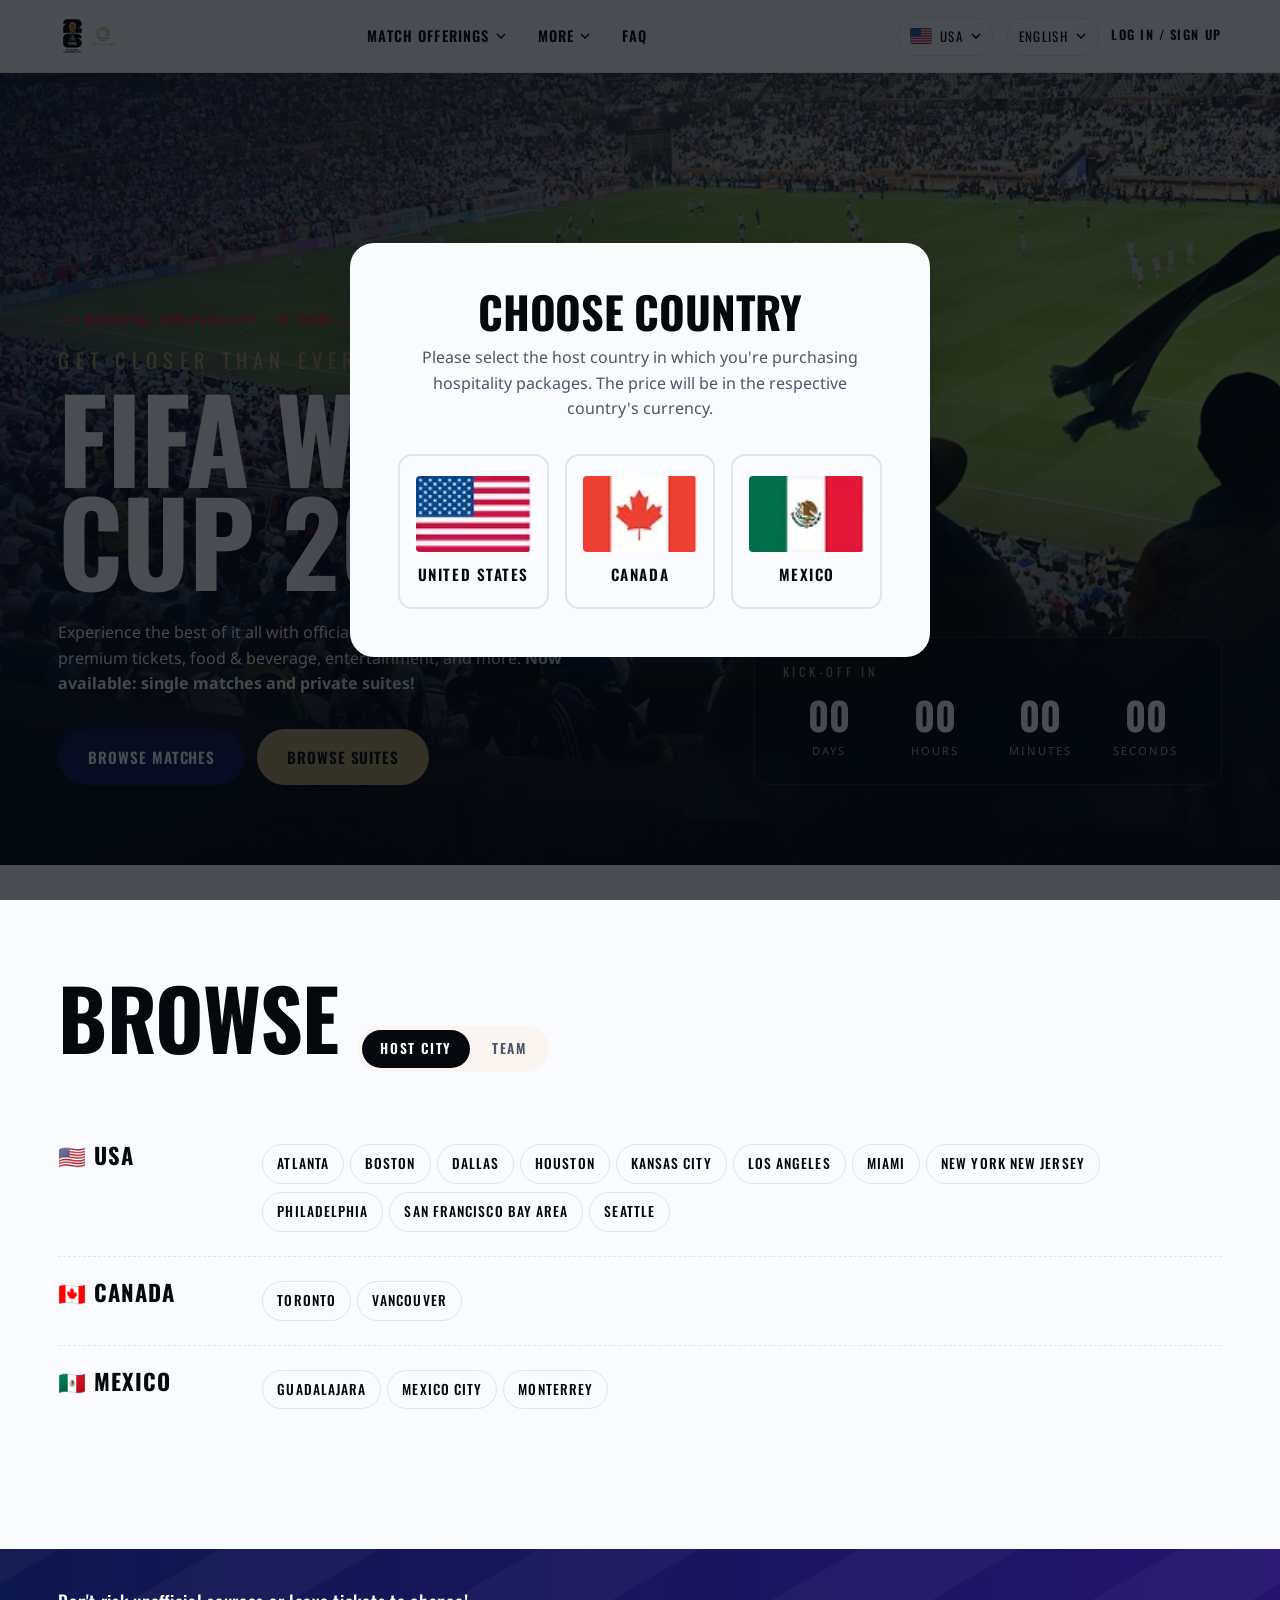
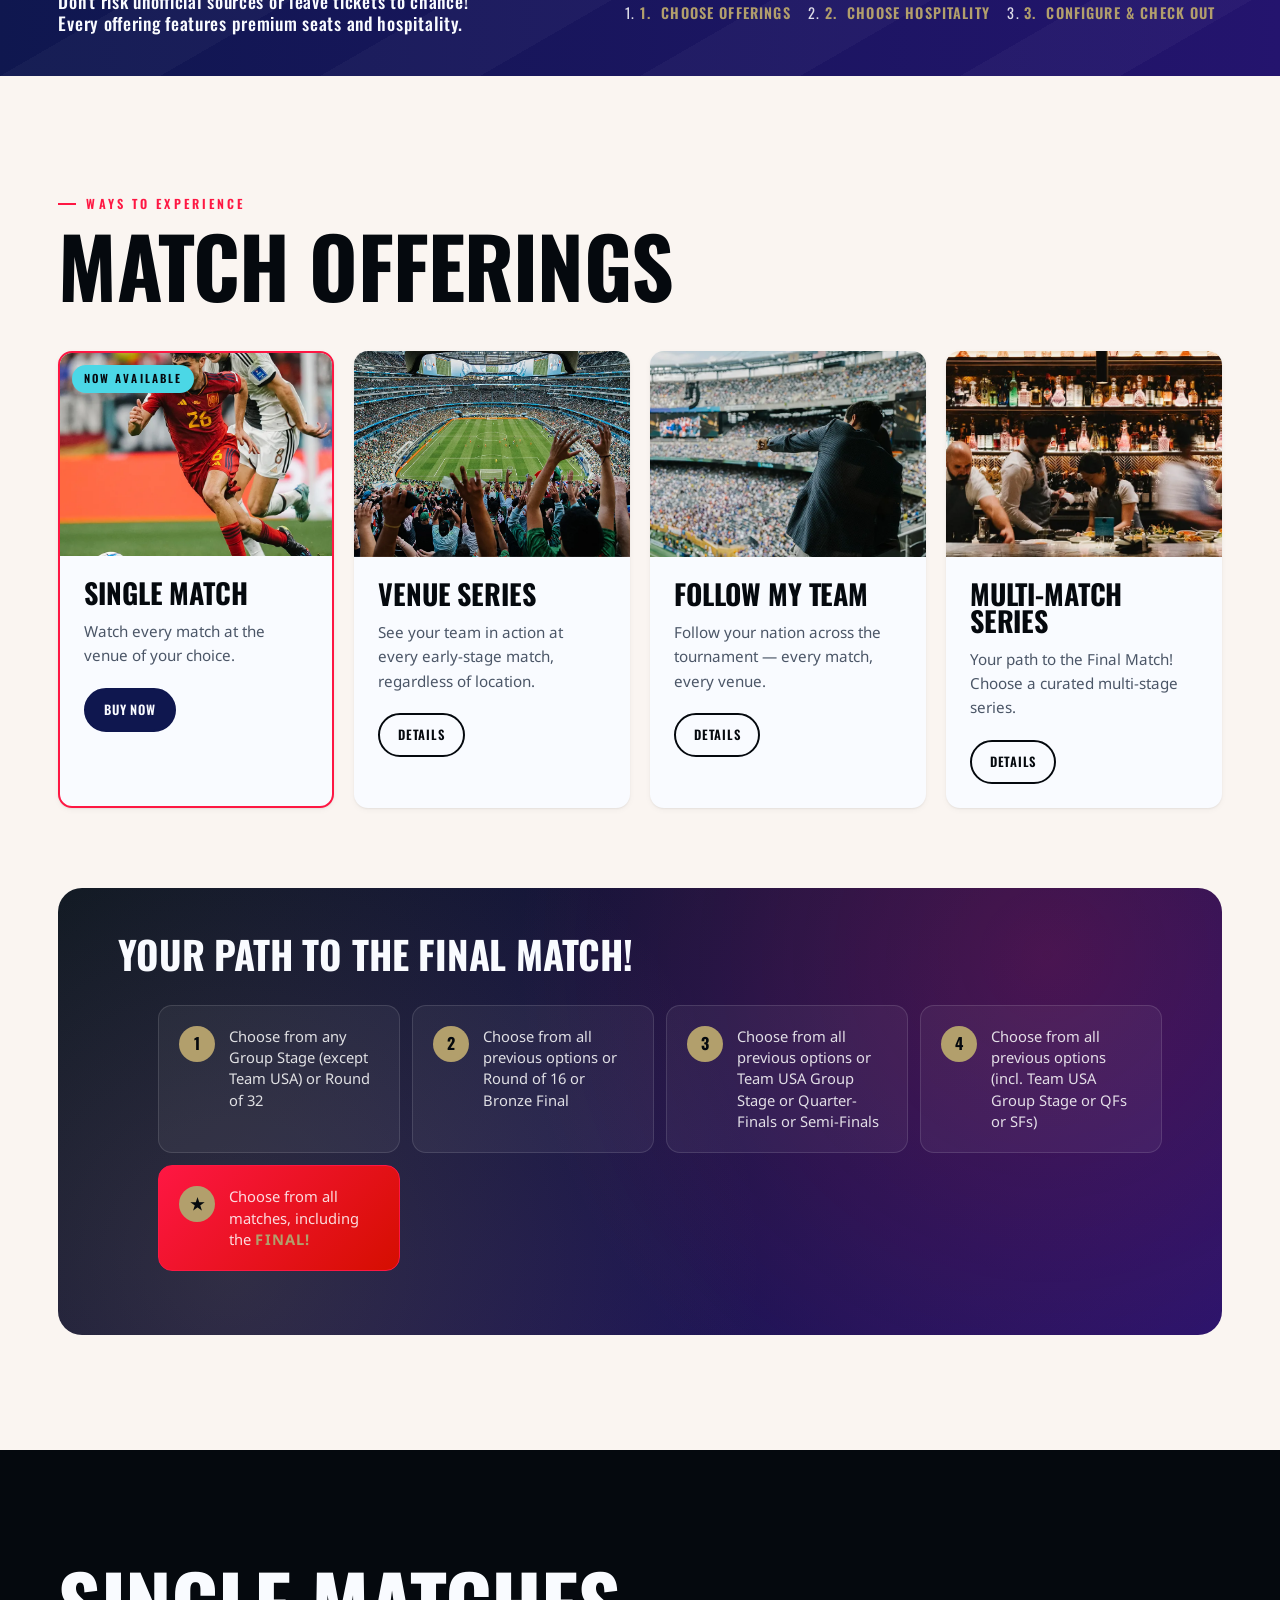
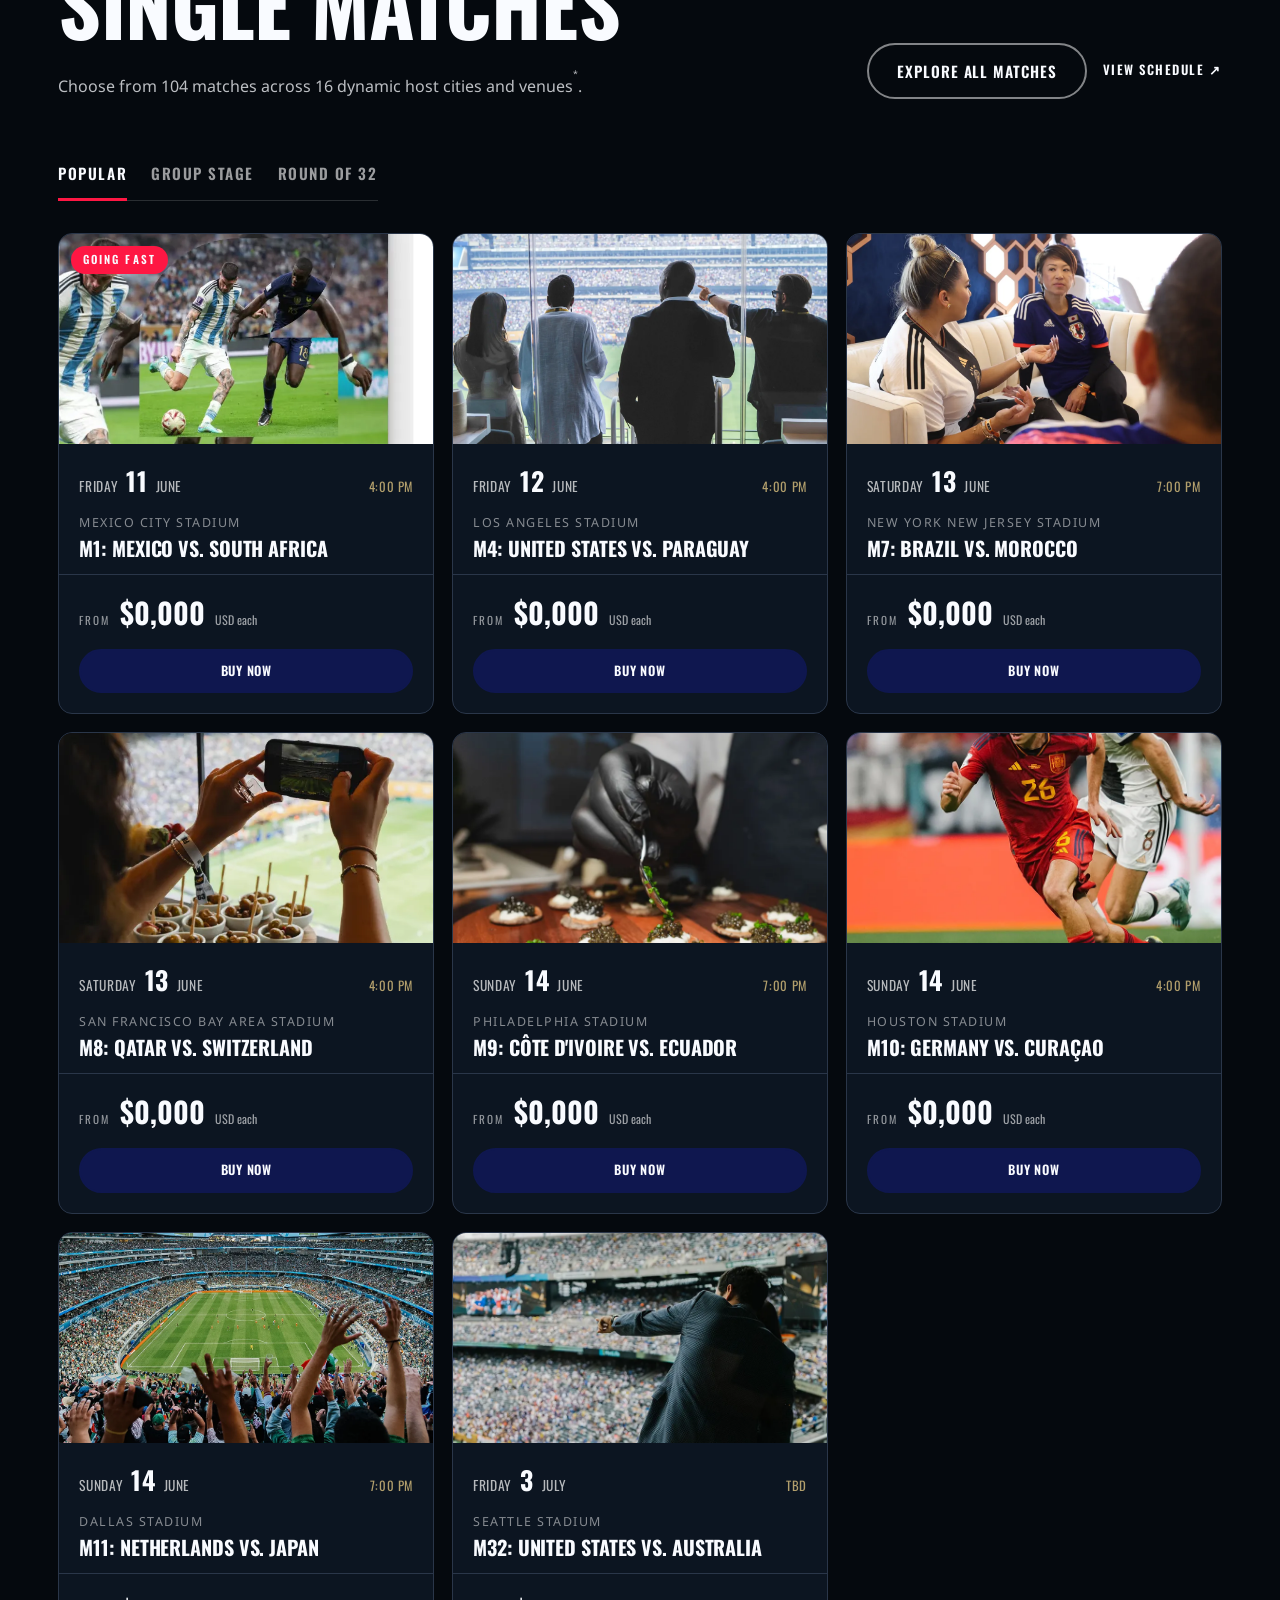
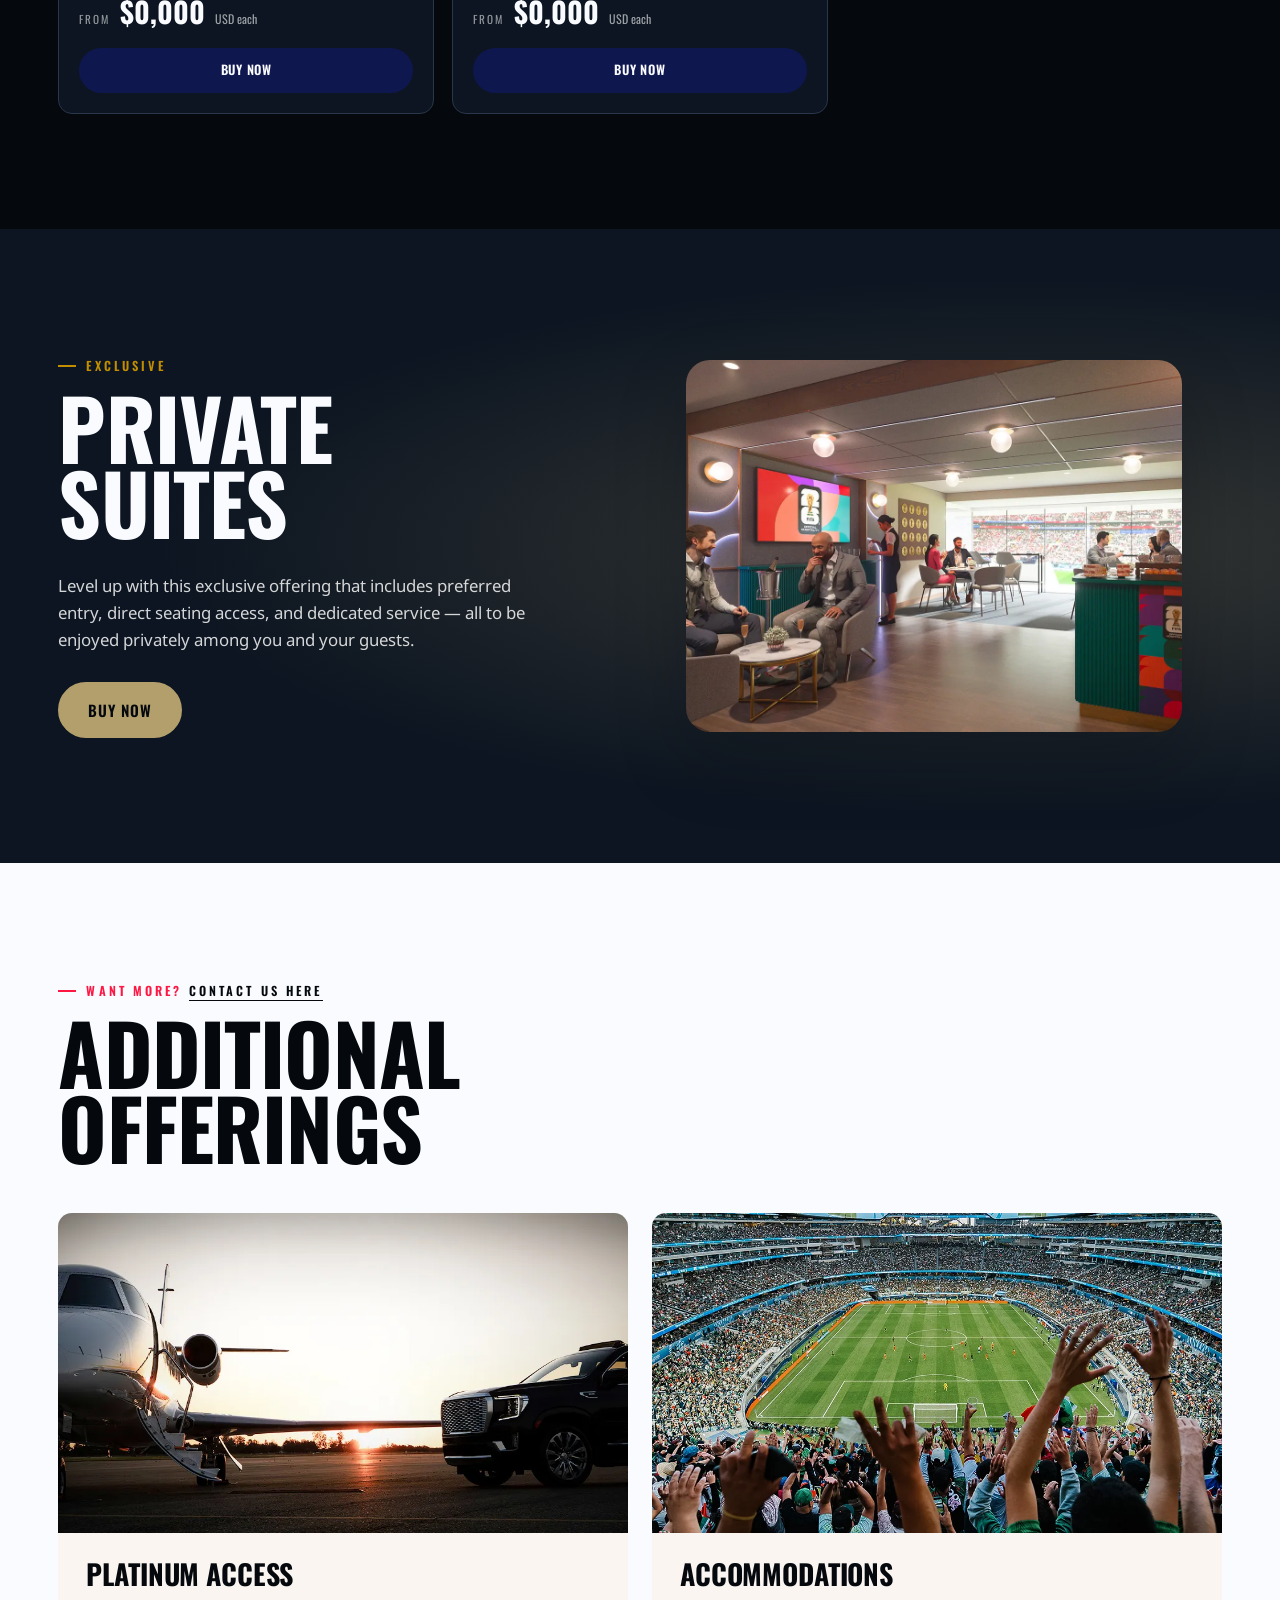
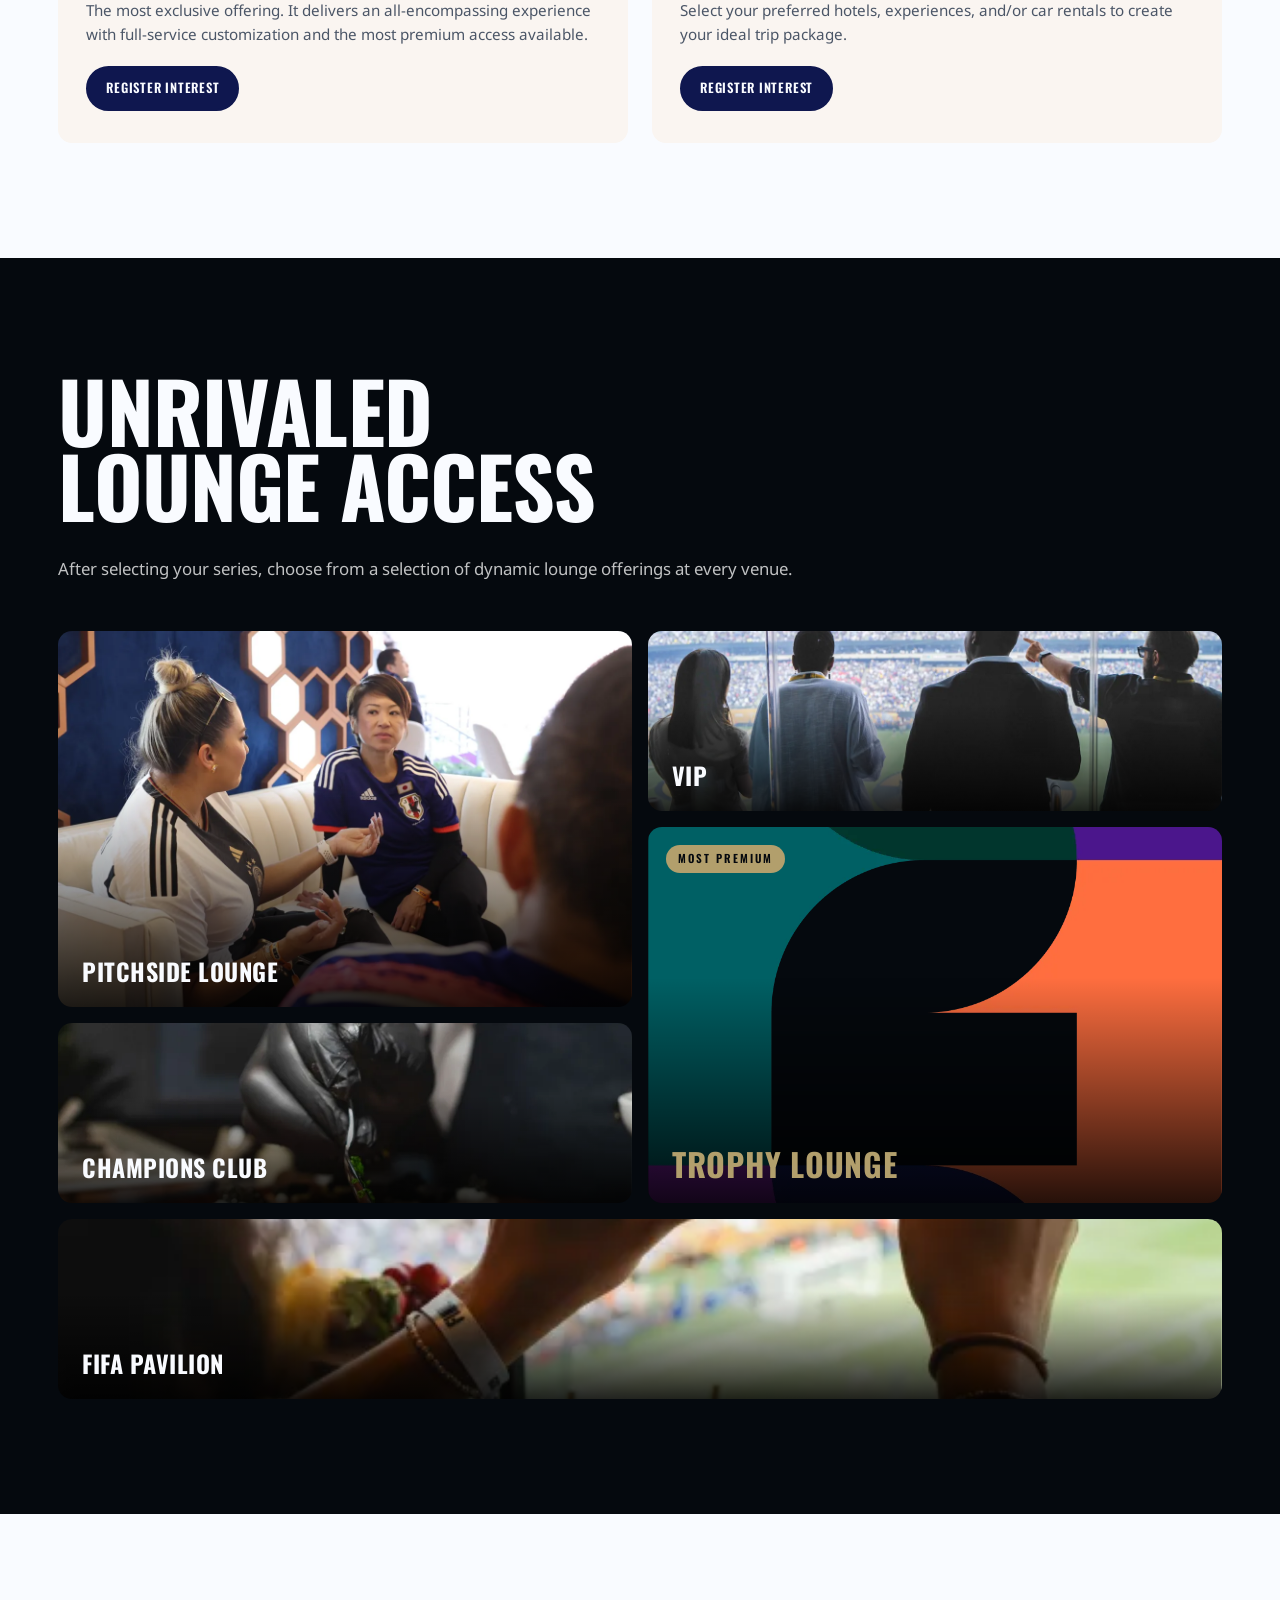
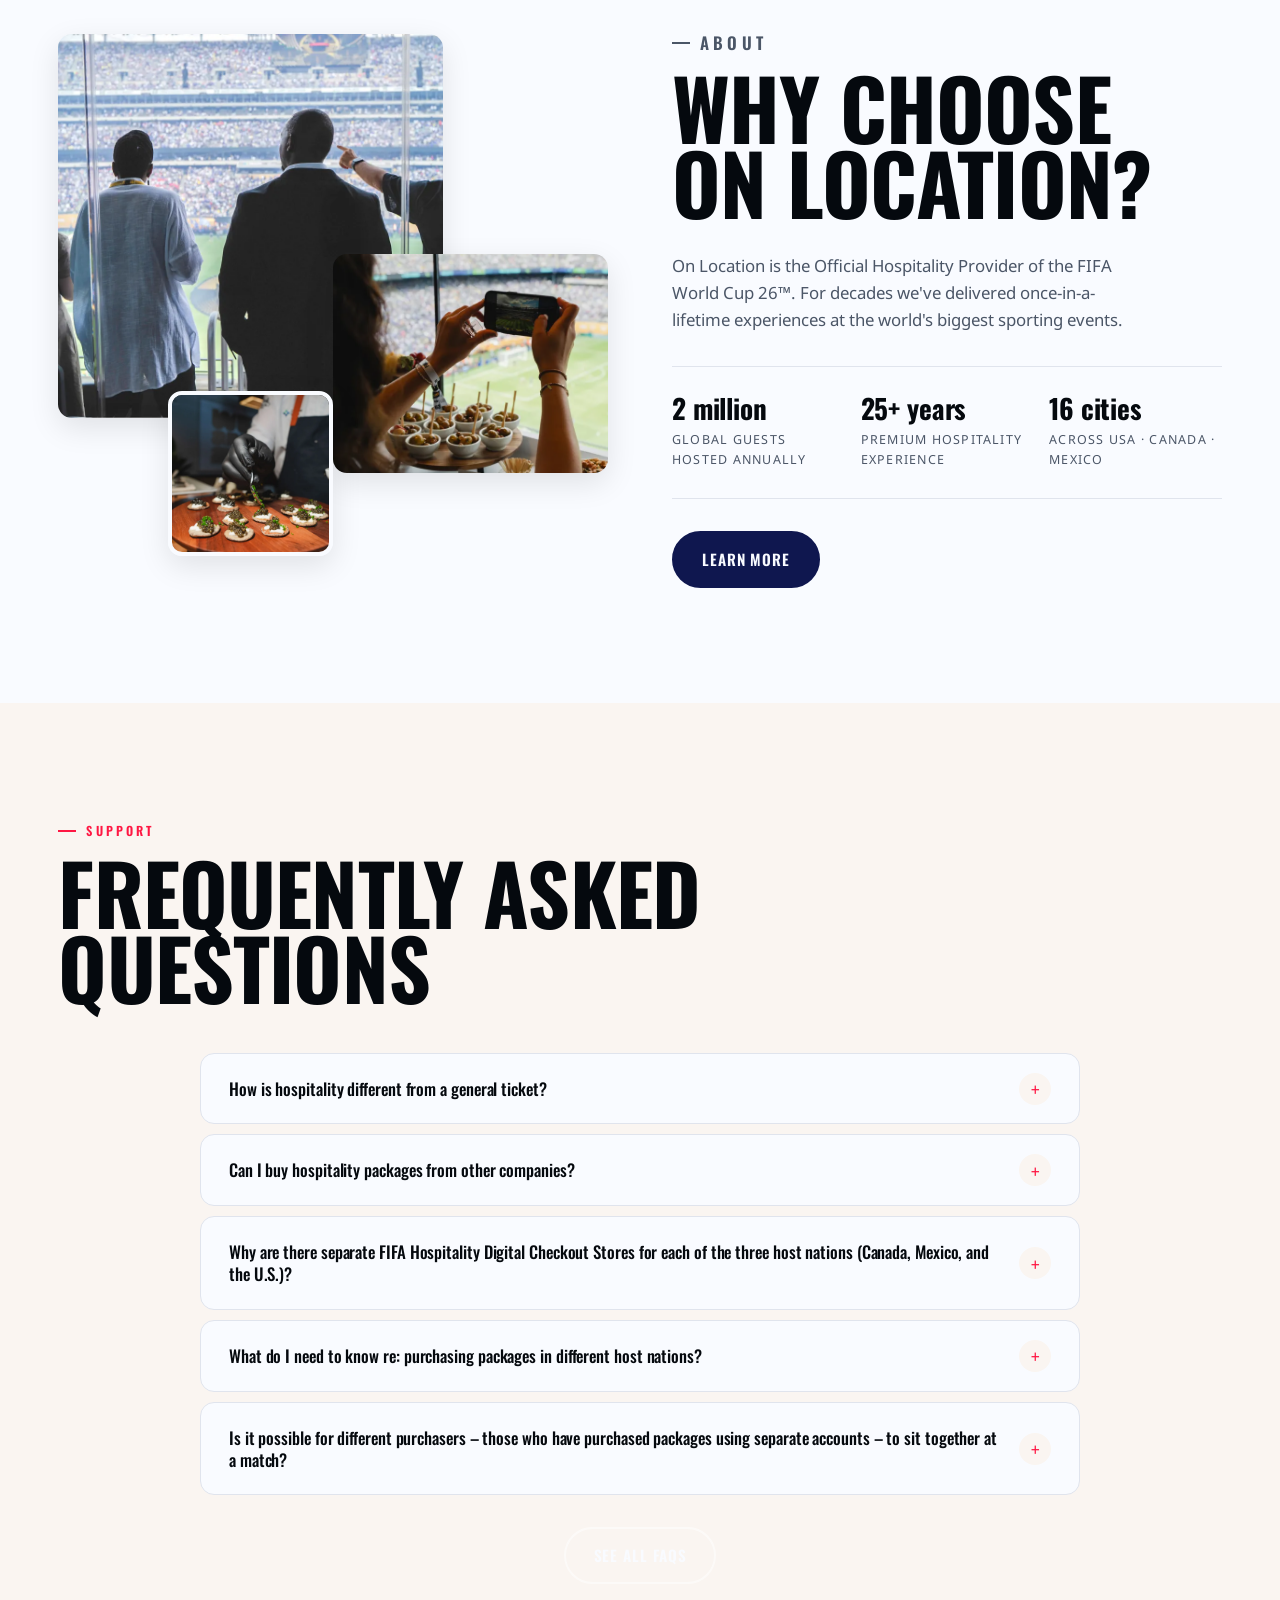
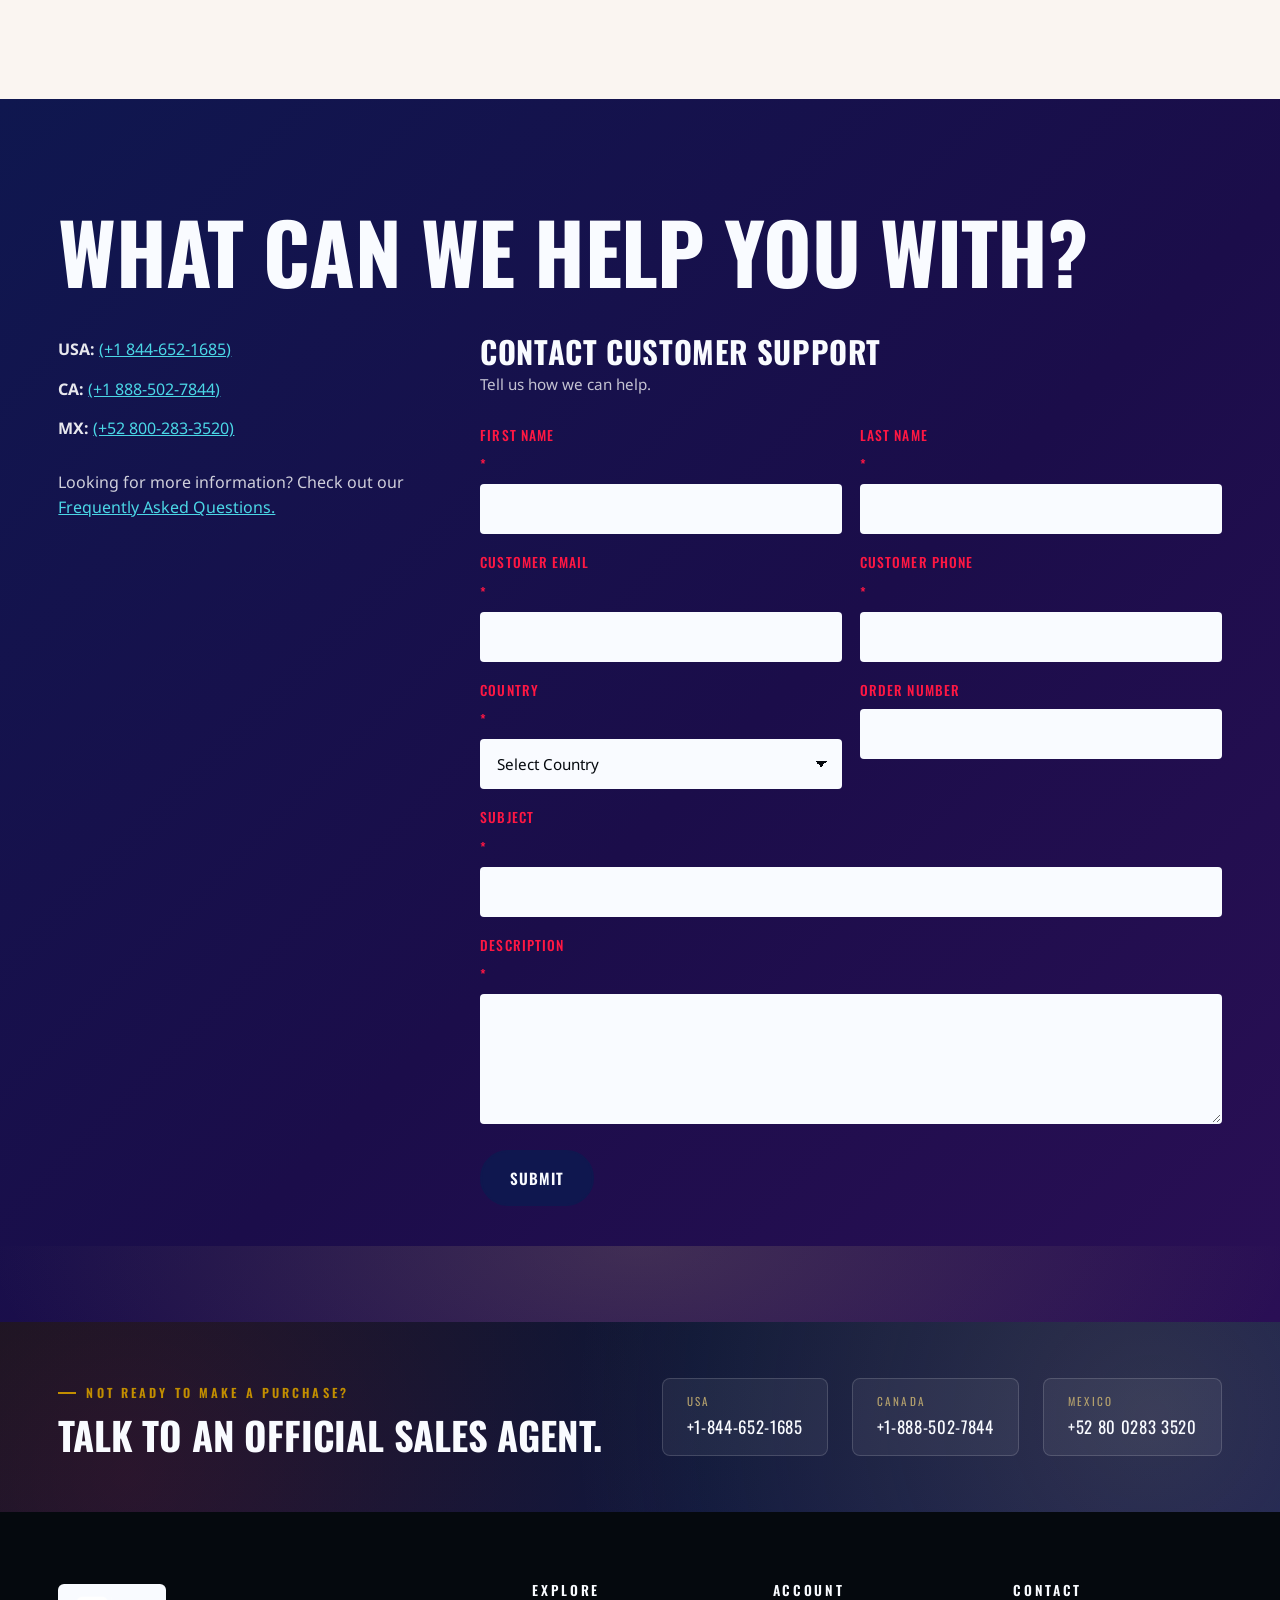
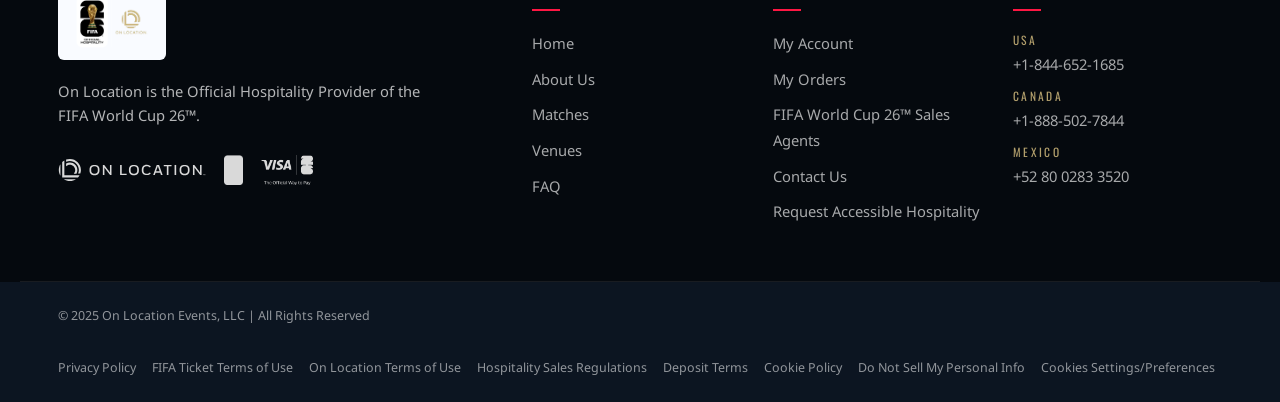
==== commit 2a38c06d: "Add agentuat MIAW alongside staging; pass selected locale through iframes - Refactor embedded-chat.h" ====
--- a/index.html
+++ b/index.html
@@ -16,20 +16,20 @@
   <!-- ================= Country selector overlay ================= -->
   <div class="country-modal" id="countryModal" hidden>
     <div class="country-modal__card">
-      <h2>Choose Country</h2>
-      <p>Please select the host country in which you're purchasing hospitality packages. The price will be in the respective country's currency.</p>
+      <h2 data-i18n="country.title">Choose Country</h2>
+      <p data-i18n="country.body">Please select the host country in which you're purchasing hospitality packages. The price will be in the respective country's currency.</p>
       <div class="country-modal__grid">
         <button class="country-tile" data-country="usa">
           <img src="assets/flag-usa.webp" alt="USA" />
-          <span>United States</span>
+          <span data-i18n="country.usa">United States</span>
         </button>
         <button class="country-tile" data-country="can">
           <img src="assets/flag-canada.webp" alt="Canada" />
-          <span>Canada</span>
+          <span data-i18n="country.canada">Canada</span>
         </button>
         <button class="country-tile" data-country="mex">
           <img src="assets/flag-mexico.webp" alt="Mexico" />
-          <span>Mexico</span>
+          <span data-i18n="country.mexico">Mexico</span>
         </button>
       </div>
     </div>
@@ -45,25 +45,25 @@
       <nav class="nav__menu" aria-label="Primary">
         <ul>
           <li class="has-dropdown">
-            <button class="nav__link">Match Offerings <svg width="10" height="6" viewBox="0 0 10 6" aria-hidden="true"><path d="M1 1l4 4 4-4" stroke="currentColor" fill="none" stroke-width="1.5"/></svg></button>
+            <button class="nav__link"><span data-i18n="nav.matchOfferings">Match Offerings</span> <svg width="10" height="6" viewBox="0 0 10 6" aria-hidden="true"><path d="M1 1l4 4 4-4" stroke="currentColor" fill="none" stroke-width="1.5"/></svg></button>
             <ul class="nav__sub">
-              <li><a href="#match-offerings">Single Matches</a></li>
-              <li><a href="#match-offerings">Venue Series</a></li>
-              <li><a href="#match-offerings">Follow My Team</a></li>
-              <li><a href="#private-suites">Private Suites</a></li>
-              <li><a href="#match-offerings">Multi-Match Series</a></li>
+              <li><a href="#match-offerings" data-i18n="nav.singleMatches">Single Matches</a></li>
+              <li><a href="#match-offerings" data-i18n="nav.venueSeries">Venue Series</a></li>
+              <li><a href="#match-offerings" data-i18n="nav.followMyTeam">Follow My Team</a></li>
+              <li><a href="#private-suites" data-i18n="nav.privateSuites">Private Suites</a></li>
+              <li><a href="#match-offerings" data-i18n="nav.multiMatchSeries">Multi-Match Series</a></li>
             </ul>
           </li>
           <li class="has-dropdown">
-            <button class="nav__link">More <svg width="10" height="6" viewBox="0 0 10 6" aria-hidden="true"><path d="M1 1l4 4 4-4" stroke="currentColor" fill="none" stroke-width="1.5"/></svg></button>
+            <button class="nav__link"><span data-i18n="nav.more">More</span> <svg width="10" height="6" viewBox="0 0 10 6" aria-hidden="true"><path d="M1 1l4 4 4-4" stroke="currentColor" fill="none" stroke-width="1.5"/></svg></button>
             <ul class="nav__sub">
-              <li><a href="#faq">FAQ</a></li>
-              <li><a href="#why">About</a></li>
-              <li><a href="#browse">Venues</a></li>
-              <li><a href="#browse">Schedule</a></li>
+              <li><a href="#faq" data-i18n="nav.faq">FAQ</a></li>
+              <li><a href="#why" data-i18n="nav.about">About</a></li>
+              <li><a href="#browse" data-i18n="nav.venues">Venues</a></li>
+              <li><a href="#browse" data-i18n="nav.schedule">Schedule</a></li>
             </ul>
           </li>
-          <li><a class="nav__link" href="#faq">FAQ</a></li>
+          <li><a class="nav__link" href="#faq" data-i18n="nav.faq">FAQ</a></li>
         </ul>
       </nav>
 
@@ -76,14 +76,14 @@
           </button>
         </div>
         <div class="lang-switcher">
-          <button class="lang-switcher__btn">English <svg width="10" height="6" viewBox="0 0 10 6" aria-hidden="true"><path d="M1 1l4 4 4-4" stroke="currentColor" fill="none" stroke-width="1.5"/></svg></button>
+          <button class="lang-switcher__btn"><span data-i18n="nav.currentLang">English</span> <svg width="10" height="6" viewBox="0 0 10 6" aria-hidden="true"><path d="M1 1l4 4 4-4" stroke="currentColor" fill="none" stroke-width="1.5"/></svg></button>
           <ul class="lang-switcher__list">
-            <li><a href="#" aria-current="true">English</a></li>
-            <li><a href="#">Français</a></li>
-            <li><a href="#">Español</a></li>
+            <li><a href="us/en/" data-i18n="nav.langEn" aria-current="true">English</a></li>
+            <li><a href="us/fr/" data-i18n="nav.langFr">Français</a></li>
+            <li><a href="us/es/" data-i18n="nav.langEs">Español</a></li>
           </ul>
         </div>
-        <a href="#account" class="btn btn--link">Log In / Sign Up</a>
+        <a href="#account" class="btn btn--link" data-i18n="nav.login">Log In / Sign Up</a>
         <button class="nav__toggle" aria-label="Open menu" aria-expanded="false">
           <span></span><span></span><span></span>
         </button>
@@ -99,27 +99,27 @@
     </div>
     <div class="hero__inner">
       <div class="hero__copy">
-        <p class="eyebrow">Official Hospitality · 11 June – 19 July 2026</p>
-        <p class="hero__overline">Get closer Than Ever To</p>
+        <p class="eyebrow"><span data-i18n="hero.eyebrow">Official Hospitality</span> · 11 June – 19 July 2026</p>
+        <p class="hero__overline" data-i18n="hero.overline">Get closer Than Ever To</p>
         <h1 class="hero__title">FIFA World Cup 2026<sup>™</sup></h1>
-        <p class="hero__lede">
+        <p class="hero__lede" data-i18n="hero.lede">
           Experience the best of it all with official hospitality packages featuring
           premium tickets, food &amp; beverage, entertainment, and more.
           <strong>Now available: single matches and private suites!</strong>
         </p>
         <div class="hero__cta">
-          <a href="#browse" class="btn btn--primary">Browse Matches</a>
-          <a href="#private-suites" class="btn btn--secondary">Browse Suites</a>
+          <a href="#browse" class="btn btn--primary" data-i18n="hero.browseMatches">Browse Matches</a>
+          <a href="#private-suites" class="btn btn--secondary" data-i18n="hero.browseSuites">Browse Suites</a>
         </div>
       </div>
 
       <div class="countdown" aria-live="polite">
-        <div class="countdown__label">Kick-off in</div>
+        <div class="countdown__label" data-i18n="hero.kickoffIn">Kick-off in</div>
         <div class="countdown__grid">
-          <div><strong id="cd-days">--</strong><span>Days</span></div>
-          <div><strong id="cd-hours">--</strong><span>Hours</span></div>
-          <div><strong id="cd-mins">--</strong><span>Minutes</span></div>
-          <div><strong id="cd-secs">--</strong><span>Seconds</span></div>
+          <div><strong id="cd-days">--</strong><span data-i18n="hero.days">Days</span></div>
+          <div><strong id="cd-hours">--</strong><span data-i18n="hero.hours">Hours</span></div>
+          <div><strong id="cd-mins">--</strong><span data-i18n="hero.minutes">Minutes</span></div>
+          <div><strong id="cd-secs">--</strong><span data-i18n="hero.seconds">Seconds</span></div>
         </div>
       </div>
     </div>
@@ -129,10 +129,10 @@
   <section class="section browse" id="browse">
     <div class="container">
       <div class="browse__head">
-        <h2 class="h-display">Browse</h2>
+        <h2 class="h-display" data-i18n="browse.title">Browse</h2>
         <div class="tabs tabs--pill" role="tablist">
-          <button class="tab tab--active" data-browse="city" role="tab">Host City</button>
-          <button class="tab" data-browse="team" role="tab">Team</button>
+          <button class="tab tab--active" data-browse="city" role="tab" data-i18n="browse.hostCity">Host City</button>
+          <button class="tab" data-browse="team" role="tab" data-i18n="browse.team">Team</button>
         </div>
       </div>
 
@@ -216,11 +216,11 @@
   <!-- ================= Warning strip ================= -->
   <section class="alert-strip">
     <div class="container">
-      <p>Don't risk unofficial sources or leave tickets to chance!<br/>Every offering features premium seats and hospitality.</p>
+      <p data-i18n="alert.title">Don't risk unofficial sources or leave tickets to chance!<br/>Every offering features premium seats and hospitality.</p>
       <ol class="steps">
-        <li><span>1.</span> Choose Offerings</li>
-        <li><span>2.</span> Choose Hospitality</li>
-        <li><span>3.</span> Configure &amp; Check Out</li>
+        <li><span>1.</span> <span data-i18n="alert.step1">Choose Offerings</span></li>
+        <li><span>2.</span> <span data-i18n="alert.step2">Choose Hospitality</span></li>
+        <li><span>3.</span> <span data-i18n="alert.step3">Configure &amp; Check Out</span></li>
       </ol>
     </div>
   </section>
@@ -229,20 +229,20 @@
   <section class="section offerings" id="match-offerings">
     <div class="container">
       <div class="section__head">
-        <p class="eyebrow eyebrow--light">Ways to Experience</p>
-        <h2 class="h-display">Match Offerings</h2>
+        <p class="eyebrow eyebrow--light" data-i18n="offerings.eyebrow">Ways to Experience</p>
+        <h2 class="h-display" data-i18n="offerings.title">Match Offerings</h2>
       </div>
 
       <div class="offerings__grid">
         <article class="offering offering--now">
           <div class="offering__img">
             <img src="assets/offering-a.webp" alt="Single match hospitality" />
-            <span class="tag tag--teal">Now Available</span>
+            <span class="tag tag--teal" data-i18n="offerings.nowAvailable">Now Available</span>
           </div>
           <div class="offering__body">
-            <h3>Single Match</h3>
-            <p>Watch every match at the venue of your choice.</p>
-            <a class="btn btn--primary btn--sm" href="#matches">Buy Now</a>
+            <h3 data-i18n="offerings.singleMatch.title">Single Match</h3>
+            <p data-i18n="offerings.singleMatch.body">Watch every match at the venue of your choice.</p>
+            <a class="btn btn--primary btn--sm" href="#matches" data-i18n="offerings.buyNow">Buy Now</a>
           </div>
         </article>
 
@@ -251,9 +251,9 @@
             <img src="assets/offering-b.webp" alt="Venue series hospitality" />
           </div>
           <div class="offering__body">
-            <h3>Venue Series</h3>
-            <p>See your team in action at every early-stage match, regardless of location.</p>
-            <a class="btn btn--ghost btn--sm" href="#">Details</a>
+            <h3 data-i18n="offerings.venueSeries.title">Venue Series</h3>
+            <p data-i18n="offerings.venueSeries.body">See your team in action at every early-stage match, regardless of location.</p>
+            <a class="btn btn--ghost btn--sm" href="#" data-i18n="offerings.details">Details</a>
           </div>
         </article>
 
@@ -262,9 +262,9 @@
             <img src="assets/offering-c.webp" alt="Follow my team" />
           </div>
           <div class="offering__body">
-            <h3>Follow My Team</h3>
-            <p>Follow your nation across the tournament — every match, every venue.</p>
-            <a class="btn btn--ghost btn--sm" href="#">Details</a>
+            <h3 data-i18n="offerings.followMyTeam.title">Follow My Team</h3>
+            <p data-i18n="offerings.followMyTeam.body">Follow your nation across the tournament — every match, every venue.</p>
+            <a class="btn btn--ghost btn--sm" href="#" data-i18n="offerings.details">Details</a>
           </div>
         </article>
 
@@ -273,22 +273,22 @@
             <img src="assets/offering-d.webp" alt="Multi-match series" />
           </div>
           <div class="offering__body">
-            <h3>Multi-Match Series</h3>
-            <p>Your path to the Final Match! Choose a curated multi-stage series.</p>
-            <a class="btn btn--ghost btn--sm" href="#">Details</a>
+            <h3 data-i18n="offerings.multiMatch.title">Multi-Match Series</h3>
+            <p data-i18n="offerings.multiMatch.body">Your path to the Final Match! Choose a curated multi-stage series.</p>
+            <a class="btn btn--ghost btn--sm" href="#" data-i18n="offerings.details">Details</a>
           </div>
         </article>
       </div>
 
       <!-- Multi-match tiers -->
       <div class="tier-progress">
-        <h3 class="tier-progress__title">Your path to the Final Match!</h3>
+        <h3 class="tier-progress__title" data-i18n="tier.title">Your path to the Final Match!</h3>
         <ol class="tier-progress__list">
-          <li><span class="tier-num">1</span><p>Choose from any Group Stage (except Team USA) or Round of 32</p></li>
-          <li><span class="tier-num">2</span><p>Choose from all previous options or Round of 16 or Bronze Final</p></li>
-          <li><span class="tier-num">3</span><p>Choose from all previous options or Team USA Group Stage or Quarter-Finals or Semi-Finals</p></li>
-          <li><span class="tier-num">4</span><p>Choose from all previous options (incl. Team USA Group Stage or QFs or SFs)</p></li>
-          <li class="tier--final"><span class="tier-num">★</span><p>Choose from all matches, including the <strong>FINAL!</strong></p></li>
+          <li><span class="tier-num">1</span><p data-i18n="tier.step1">Choose from any Group Stage (except Team USA) or Round of 32</p></li>
+          <li><span class="tier-num">2</span><p data-i18n="tier.step2">Choose from all previous options or Round of 16 or Bronze Final</p></li>
+          <li><span class="tier-num">3</span><p data-i18n="tier.step3">Choose from all previous options or Team USA Group Stage or Quarter-Finals or Semi-Finals</p></li>
+          <li><span class="tier-num">4</span><p data-i18n="tier.step4">Choose from all previous options (incl. Team USA Group Stage or QFs or SFs)</p></li>
+          <li class="tier--final"><span class="tier-num">★</span><p data-i18n="tier.final">Choose from all matches, including the <strong>FINAL!</strong></p></li>
         </ol>
       </div>
     </div>
@@ -299,25 +299,25 @@
     <div class="container">
       <div class="section__head section__head--split">
         <div>
-          <h2 class="h-display dark">Single Matches</h2>
-          <p>Choose from 104 matches across 16 dynamic host cities and venues<sup>*</sup>.</p>
+          <h2 class="h-display dark" data-i18n="matches.title">Single Matches</h2>
+          <p data-i18n="matches.subtitle">Choose from 104 matches across 16 dynamic host cities and venues<sup>*</sup>.</p>
         </div>
         <div class="section__head-cta">
-          <a class="btn btn--ghost-dark" href="#">Explore All Matches</a>
-          <a class="btn btn--link-dark" href="#">View Schedule ↗</a>
+          <a class="btn btn--ghost-dark" href="#" data-i18n="matches.exploreAll">Explore All Matches</a>
+          <a class="btn btn--link-dark" href="#" data-i18n="matches.viewSchedule">View Schedule ↗</a>
         </div>
       </div>
 
       <div class="tabs tabs--underline" role="tablist">
-        <button class="tab tab--active" data-match-filter="popular">Popular</button>
-        <button class="tab" data-match-filter="group">Group Stage</button>
-        <button class="tab" data-match-filter="r32">Round of 32</button>
+        <button class="tab tab--active" data-match-filter="popular" data-i18n="matches.popular">Popular</button>
+        <button class="tab" data-match-filter="group" data-i18n="matches.group">Group Stage</button>
+        <button class="tab" data-match-filter="r32" data-i18n="matches.r32">Round of 32</button>
       </div>
 
       <div class="match-grid">
 
         <article class="match-card" data-cat="popular">
-          <div class="match-card__img" style="background-image:url('assets/matches-map.webp')"><span class="tag tag--red">Going Fast</span></div>
+          <div class="match-card__img" style="background-image:url('assets/matches-map.webp')"><span class="tag tag--red" data-i18n="matches.goingFast">Going Fast</span></div>
           <div class="match-card__date">
             <span>Friday <strong>11</strong> June</span>
             <em>4:00 pm</em>
@@ -327,11 +327,11 @@
             <h4>M1: Mexico vs. South Africa</h4>
           </div>
           <div class="match-card__price">
-            <span class="from">From</span>
+            <span class="from" data-i18n="matches.from">From</span>
             <strong>$0,000</strong>
-            <em>USD each</em>
-          </div>
-          <a class="btn btn--primary btn--sm btn--full" href="#">Buy Now</a>
+            <em data-i18n="matches.usdEach">USD each</em>
+          </div>
+          <a class="btn btn--primary btn--sm btn--full" href="#" data-i18n="matches.buyNow">Buy Now</a>
         </article>
 
         <article class="match-card" data-cat="popular">
@@ -341,8 +341,8 @@
             <p class="match-card__venue">Los Angeles Stadium</p>
             <h4>M4: United States vs. Paraguay</h4>
           </div>
-          <div class="match-card__price"><span class="from">From</span><strong>$0,000</strong><em>USD each</em></div>
-          <a class="btn btn--primary btn--sm btn--full" href="#">Buy Now</a>
+          <div class="match-card__price"><span class="from" data-i18n="matches.from">From</span><strong>$0,000</strong><em data-i18n="matches.usdEach">USD each</em></div>
+          <a class="btn btn--primary btn--sm btn--full" href="#" data-i18n="matches.buyNow">Buy Now</a>
         </article>
 
         <article class="match-card" data-cat="popular">
@@ -352,8 +352,8 @@
             <p class="match-card__venue">New York New Jersey Stadium</p>
             <h4>M7: Brazil vs. Morocco</h4>
           </div>
-          <div class="match-card__price"><span class="from">From</span><strong>$0,000</strong><em>USD each</em></div>
-          <a class="btn btn--primary btn--sm btn--full" href="#">Buy Now</a>
+          <div class="match-card__price"><span class="from" data-i18n="matches.from">From</span><strong>$0,000</strong><em data-i18n="matches.usdEach">USD each</em></div>
+          <a class="btn btn--primary btn--sm btn--full" href="#" data-i18n="matches.buyNow">Buy Now</a>
         </article>
 
         <article class="match-card" data-cat="group">
@@ -363,8 +363,8 @@
             <p class="match-card__venue">San Francisco Bay Area Stadium</p>
             <h4>M8: Qatar vs. Switzerland</h4>
           </div>
-          <div class="match-card__price"><span class="from">From</span><strong>$0,000</strong><em>USD each</em></div>
-          <a class="btn btn--primary btn--sm btn--full" href="#">Buy Now</a>
+          <div class="match-card__price"><span class="from" data-i18n="matches.from">From</span><strong>$0,000</strong><em data-i18n="matches.usdEach">USD each</em></div>
+          <a class="btn btn--primary btn--sm btn--full" href="#" data-i18n="matches.buyNow">Buy Now</a>
         </article>
 
         <article class="match-card" data-cat="group">
@@ -374,8 +374,8 @@
             <p class="match-card__venue">Philadelphia Stadium</p>
             <h4>M9: Côte d'Ivoire vs. Ecuador</h4>
           </div>
-          <div class="match-card__price"><span class="from">From</span><strong>$0,000</strong><em>USD each</em></div>
-          <a class="btn btn--primary btn--sm btn--full" href="#">Buy Now</a>
+          <div class="match-card__price"><span class="from" data-i18n="matches.from">From</span><strong>$0,000</strong><em data-i18n="matches.usdEach">USD each</em></div>
+          <a class="btn btn--primary btn--sm btn--full" href="#" data-i18n="matches.buyNow">Buy Now</a>
         </article>
 
         <article class="match-card" data-cat="group">
@@ -385,8 +385,8 @@
             <p class="match-card__venue">Houston Stadium</p>
             <h4>M10: Germany vs. Curaçao</h4>
           </div>
-          <div class="match-card__price"><span class="from">From</span><strong>$0,000</strong><em>USD each</em></div>
-          <a class="btn btn--primary btn--sm btn--full" href="#">Buy Now</a>
+          <div class="match-card__price"><span class="from" data-i18n="matches.from">From</span><strong>$0,000</strong><em data-i18n="matches.usdEach">USD each</em></div>
+          <a class="btn btn--primary btn--sm btn--full" href="#" data-i18n="matches.buyNow">Buy Now</a>
         </article>
 
         <article class="match-card" data-cat="group">
@@ -396,8 +396,8 @@
             <p class="match-card__venue">Dallas Stadium</p>
             <h4>M11: Netherlands vs. Japan</h4>
           </div>
-          <div class="match-card__price"><span class="from">From</span><strong>$0,000</strong><em>USD each</em></div>
-          <a class="btn btn--primary btn--sm btn--full" href="#">Buy Now</a>
+          <div class="match-card__price"><span class="from" data-i18n="matches.from">From</span><strong>$0,000</strong><em data-i18n="matches.usdEach">USD each</em></div>
+          <a class="btn btn--primary btn--sm btn--full" href="#" data-i18n="matches.buyNow">Buy Now</a>
         </article>
 
         <article class="match-card" data-cat="r32">
@@ -407,8 +407,8 @@
             <p class="match-card__venue">Seattle Stadium</p>
             <h4>M32: United States vs. Australia</h4>
           </div>
-          <div class="match-card__price"><span class="from">From</span><strong>$0,000</strong><em>USD each</em></div>
-          <a class="btn btn--primary btn--sm btn--full" href="#">Buy Now</a>
+          <div class="match-card__price"><span class="from" data-i18n="matches.from">From</span><strong>$0,000</strong><em data-i18n="matches.usdEach">USD each</em></div>
+          <a class="btn btn--primary btn--sm btn--full" href="#" data-i18n="matches.buyNow">Buy Now</a>
         </article>
 
       </div>
@@ -419,10 +419,10 @@
   <section class="section suites" id="private-suites">
     <div class="container suites__inner">
       <div class="suites__copy">
-        <p class="eyebrow eyebrow--gold">Exclusive</p>
-        <h2 class="h-display light">Private <br/>Suites</h2>
-        <p class="suites__lede">Level up with this exclusive offering that includes preferred entry, direct seating access, and dedicated service — all to be enjoyed privately among you and your guests.</p>
-        <a class="btn btn--secondary" href="#">Buy Now</a>
+        <p class="eyebrow eyebrow--gold" data-i18n="suites.eyebrow">Exclusive</p>
+        <h2 class="h-display light" data-i18n="suites.title">Private <br/>Suites</h2>
+        <p class="suites__lede" data-i18n="suites.body">Level up with this exclusive offering that includes preferred entry, direct seating access, and dedicated service — all to be enjoyed privately among you and your guests.</p>
+        <a class="btn btn--secondary" href="#" data-i18n="suites.buyNow">Buy Now</a>
       </div>
       <figure class="suites__img">
         <img src="assets/suites.webp" alt="FIFA Private Suite interior" />
@@ -434,26 +434,26 @@
   <section class="section additional">
     <div class="container">
       <div class="section__head">
-        <p class="eyebrow">Want more? <a href="#footer-contact">contact us here</a></p>
-        <h2 class="h-display">Additional Offerings</h2>
+        <p class="eyebrow"><span data-i18n="additional.eyebrow">Want more?</span> <a href="#footer-contact" data-i18n="additional.contactUs">contact us here</a></p>
+        <h2 class="h-display" data-i18n="additional.title">Additional Offerings</h2>
       </div>
 
       <div class="additional__grid">
         <article class="addl">
           <figure><img src="assets/platinum.webp" alt="Platinum access lounge"/></figure>
           <div class="addl__body">
-            <h3>Platinum access</h3>
-            <p>The most exclusive offering. It delivers an all-encompassing experience with full-service customization and the most premium access available.</p>
-            <a class="btn btn--primary btn--sm" href="#">Register Interest</a>
+            <h3 data-i18n="additional.platinum.title">Platinum access</h3>
+            <p data-i18n="additional.platinum.body">The most exclusive offering. It delivers an all-encompassing experience with full-service customization and the most premium access available.</p>
+            <a class="btn btn--primary btn--sm" href="#" data-i18n="additional.registerInterest">Register Interest</a>
           </div>
         </article>
 
         <article class="addl">
           <figure><img src="assets/offering-b.webp" alt="Accommodations"/></figure>
           <div class="addl__body">
-            <h3>Accommodations</h3>
-            <p>Select your preferred hotels, experiences, and/or car rentals to create your ideal trip package.</p>
-            <a class="btn btn--primary btn--sm" href="#">Register Interest</a>
+            <h3 data-i18n="additional.accommodations.title">Accommodations</h3>
+            <p data-i18n="additional.accommodations.body">Select your preferred hotels, experiences, and/or car rentals to create your ideal trip package.</p>
+            <a class="btn btn--primary btn--sm" href="#" data-i18n="additional.registerInterest">Register Interest</a>
           </div>
         </article>
       </div>
@@ -464,26 +464,26 @@
   <section class="section lounges">
     <div class="container">
       <div class="section__head">
-        <h2 class="h-display light">Unrivaled <br/>Lounge access</h2>
-        <p class="section__sub light">After selecting your series, choose from a selection of dynamic lounge offerings at every venue.</p>
+        <h2 class="h-display light" data-i18n="lounges.title">Unrivaled <br/>Lounge access</h2>
+        <p class="section__sub light" data-i18n="lounges.subtitle">After selecting your series, choose from a selection of dynamic lounge offerings at every venue.</p>
       </div>
 
       <div class="lounges__grid">
         <article class="lounge" style="background-image: linear-gradient(180deg, transparent 40%, rgba(0,0,0,.85)), url('assets/lounge-b.webp')">
-          <h4>Pitchside Lounge</h4>
+          <h4 data-i18n="lounges.pitchside">Pitchside Lounge</h4>
         </article>
         <article class="lounge" style="background-image: linear-gradient(180deg, transparent 40%, rgba(0,0,0,.85)), url('assets/lounge-a.webp')">
-          <h4>VIP</h4>
+          <h4 data-i18n="lounges.vip">VIP</h4>
         </article>
         <article class="lounge lounge--feature" style="background-image: linear-gradient(180deg, transparent 40%, rgba(0,0,0,.85)), url('assets/trophy.webp')">
-          <span class="tag tag--gold">Most Premium</span>
-          <h4>Trophy Lounge</h4>
+          <span class="tag tag--gold" data-i18n="lounges.mostPremium">Most Premium</span>
+          <h4 data-i18n="lounges.trophy">Trophy Lounge</h4>
         </article>
         <article class="lounge" style="background-image: linear-gradient(180deg, transparent 40%, rgba(0,0,0,.85)), url('assets/lounge-d.webp')">
-          <h4>Champions Club</h4>
+          <h4 data-i18n="lounges.champions">Champions Club</h4>
         </article>
         <article class="lounge" style="background-image: linear-gradient(180deg, transparent 40%, rgba(0,0,0,.85)), url('assets/lounge-c.webp')">
-          <h4>FIFA Pavilion</h4>
+          <h4 data-i18n="lounges.pavilion">FIFA Pavilion</h4>
         </article>
       </div>
     </div>
@@ -498,15 +498,15 @@
         <img src="assets/lounge-d.webp" alt="" class="why__sm-2"/>
       </div>
       <div class="why__copy">
-        <p class="eyebrow">About</p>
-        <h2 class="h-display">Why Choose <br/>on Location?</h2>
-        <p>On Location is the Official Hospitality Provider of the FIFA World Cup 26™. For decades we've delivered once-in-a-lifetime experiences at the world's biggest sporting events.</p>
+        <p class="eyebrow" data-i18n="why.eyebrow">About</p>
+        <h2 class="h-display" data-i18n="why.title">Why Choose <br/>on Location?</h2>
+        <p data-i18n="why.body">On Location is the Official Hospitality Provider of the FIFA World Cup 26™. For decades we've delivered once-in-a-lifetime experiences at the world's biggest sporting events.</p>
         <div class="why__stats">
-          <div><strong>2 million</strong><span>Global Guests Hosted Annually</span></div>
-          <div><strong>25+ years</strong><span>Premium Hospitality Experience</span></div>
-          <div><strong>16 cities</strong><span>Across USA · Canada · Mexico</span></div>
-        </div>
-        <a href="#faq" class="btn btn--primary">Learn More</a>
+          <div><strong>2 million</strong><span data-i18n="why.statGuests">Global Guests Hosted Annually</span></div>
+          <div><strong>25+ years</strong><span data-i18n="why.statYears">Premium Hospitality Experience</span></div>
+          <div><strong>16 cities</strong><span data-i18n="why.statCities">Across USA · Canada · Mexico</span></div>
+        </div>
+        <a href="#faq" class="btn btn--primary" data-i18n="why.learnMore">Learn More</a>
       </div>
     </div>
   </section>
@@ -515,73 +515,73 @@
   <section class="section faq" id="faq">
     <div class="container">
       <div class="section__head">
-        <p class="eyebrow">Support</p>
-        <h2 class="h-display">Frequently asked questions</h2>
+        <p class="eyebrow" data-i18n="faq.eyebrow">Support</p>
+        <h2 class="h-display" data-i18n="faq.title">Frequently asked questions</h2>
       </div>
       <div class="faq__list">
         <details>
-          <summary>How is hospitality different from a general ticket?</summary>
-          <p>An Official Hospitality package pairs a premium match ticket with an exclusive pre-match, halftime and post-match experience — including dining, beverages, and access to lounges, entertainment and FIFA Legend appearances. A general ticket only gets you into the stadium seat.</p>
+          <summary data-i18n="faq.q1">How is hospitality different from a general ticket?</summary>
+          <p data-i18n="faq.a1">An Official Hospitality package pairs a premium match ticket with an exclusive pre-match, halftime and post-match experience — including dining, beverages, and access to lounges, entertainment and FIFA Legend appearances. A general ticket only gets you into the stadium seat.</p>
         </details>
         <details>
-          <summary>Can I buy hospitality packages from other companies?</summary>
-          <p>On Location is the only official hospitality provider appointed by FIFA. Visit <a href="#">FIFA.com/hospitality</a> to confirm official sellers. We strongly advise against purchasing packages from unauthorized platforms or sellers — booking <a href="#">here</a> guarantees your experience.</p>
+          <summary data-i18n="faq.q2">Can I buy hospitality packages from other companies?</summary>
+          <p data-i18n="faq.a2">On Location is the only official hospitality provider appointed by FIFA. Visit <a href="#">FIFA.com/hospitality</a> to confirm official sellers. We strongly advise against purchasing packages from unauthorized platforms or sellers — booking <a href="#">here</a> guarantees your experience.</p>
         </details>
         <details>
-          <summary>Why are there separate FIFA Hospitality Digital Checkout Stores for each of the three host nations (Canada, Mexico, and the U.S.)?</summary>
-          <p>Purchases need to be made in each host nation's currency (in their related digital checkout store). Use the country switcher at the top of the page to select the appropriate store before booking.</p>
+          <summary data-i18n="faq.q3">Why are there separate FIFA Hospitality Digital Checkout Stores for each of the three host nations (Canada, Mexico, and the U.S.)?</summary>
+          <p data-i18n="faq.a3">Purchases need to be made in each host nation's currency (in their related digital checkout store). Use the country switcher at the top of the page to select the appropriate store before booking.</p>
         </details>
         <details>
-          <summary>What do I need to know re: purchasing packages in different host nations?</summary>
-          <p>Purchases need to be made in each host nation's currency (in their related digital checkout store). Applicable taxes, payment methods, and delivery options vary by country. Our sales agents can help guide you through the process.</p>
+          <summary data-i18n="faq.q4">What do I need to know re: purchasing packages in different host nations?</summary>
+          <p data-i18n="faq.a4">Purchases need to be made in each host nation's currency (in their related digital checkout store). Applicable taxes, payment methods, and delivery options vary by country. Our sales agents can help guide you through the process.</p>
         </details>
         <details>
-          <summary>Is it possible for different purchasers – those who have purchased packages using separate accounts – to sit together at a match?</summary>
-          <p>Yes — separately purchased packages can typically be linked for seating purposes. Please contact your sales agent at least 30 days prior to the match to coordinate, subject to availability.</p>
+          <summary data-i18n="faq.q5">Is it possible for different purchasers – those who have purchased packages using separate accounts – to sit together at a match?</summary>
+          <p data-i18n="faq.a5">Yes — separately purchased packages can typically be linked for seating purposes. Please contact your sales agent at least 30 days prior to the match to coordinate, subject to availability.</p>
         </details>
       </div>
-      <div class="faq__more"><a class="btn btn--ghost-dark" href="#">See All FAQs</a></div>
+      <div class="faq__more"><a class="btn btn--ghost-dark" href="#" data-i18n="faq.seeAll">See All FAQs</a></div>
     </div>
   </section>
 
   <!-- ================= Contact / Hospitality Support ================= -->
   <section class="section support" id="contact">
     <div class="container">
-      <h2 class="h-display light">What can we help you with?</h2>
+      <h2 class="h-display light" data-i18n="support.title">What can we help you with?</h2>
       <div class="support__grid">
         <aside class="support__aside">
           <p><strong>USA:</strong> <a href="tel:+18446521685">(+1 844-652-1685)</a></p>
           <p><strong>CA:</strong> <a href="tel:+18885027844">(+1 888-502-7844)</a></p>
           <p><strong>MX:</strong> <a href="tel:+528002833520">(+52 800-283-3520)</a></p>
-          <p class="support__faq-note">Looking for more information? Check out our <a href="#faq">Frequently Asked Questions.</a></p>
+          <p class="support__faq-note"><span data-i18n="support.faqNote">Looking for more information? Check out our</span> <a href="#faq" data-i18n="support.faqLink">Frequently Asked Questions.</a></p>
         </aside>
 
         <div class="support__card">
-          <h3 class="support__title">Contact Customer Support</h3>
-          <p class="support__sub">Tell us how we can help.</p>
+          <h3 class="support__title" data-i18n="support.contactTitle">Contact Customer Support</h3>
+          <p class="support__sub" data-i18n="support.subtitle">Tell us how we can help.</p>
           <form class="support__form" onsubmit="event.preventDefault(); this.reset(); alert('Thanks — we will be in touch shortly.');">
             <div class="support__row">
-              <label>First Name <span>*</span><input type="text" name="first" required></label>
-              <label>Last Name <span>*</span><input type="text" name="last" required></label>
+              <label><span data-i18n="support.firstName">First Name</span> <span>*</span><input type="text" name="first" required></label>
+              <label><span data-i18n="support.lastName">Last Name</span> <span>*</span><input type="text" name="last" required></label>
             </div>
             <div class="support__row">
-              <label>Customer Email <span>*</span><input type="email" name="email" required></label>
-              <label>Customer Phone <span>*</span><input type="tel" name="phone" required></label>
+              <label><span data-i18n="support.email">Customer Email</span> <span>*</span><input type="email" name="email" required></label>
+              <label><span data-i18n="support.phone">Customer Phone</span> <span>*</span><input type="tel" name="phone" required></label>
             </div>
             <div class="support__row">
-              <label>Country <span>*</span>
+              <label><span data-i18n="support.country">Country</span> <span>*</span>
                 <select name="country" required>
-                  <option value="">Select Country</option>
-                  <option>United States</option>
-                  <option>Canada</option>
-                  <option>Mexico</option>
+                  <option value="" data-i18n="support.selectCountry">Select Country</option>
+                  <option data-i18n="country.usa">United States</option>
+                  <option data-i18n="country.canada">Canada</option>
+                  <option data-i18n="country.mexico">Mexico</option>
                 </select>
               </label>
-              <label>Order Number<input type="text" name="order"></label>
+              <label><span data-i18n="support.orderNumber">Order Number</span><input type="text" name="order"></label>
             </div>
-            <label class="support__full">Subject <span>*</span><input type="text" name="subject" required></label>
-            <label class="support__full">Description <span>*</span><textarea name="description" rows="5" required></textarea></label>
-            <button type="submit" class="btn btn--primary">Submit</button>
+            <label class="support__full"><span data-i18n="support.subject">Subject</span> <span>*</span><input type="text" name="subject" required></label>
+            <label class="support__full"><span data-i18n="support.description">Description</span> <span>*</span><textarea name="description" rows="5" required></textarea></label>
+            <button type="submit" class="btn btn--primary" data-i18n="support.submit">Submit</button>
           </form>
         </div>
       </div>
@@ -592,8 +592,8 @@
   <section class="cta-strip" id="account">
     <div class="container cta-strip__inner">
       <div>
-        <p class="eyebrow eyebrow--gold">Not ready to make a purchase?</p>
-        <h3>Talk to an Official Sales Agent.</h3>
+        <p class="eyebrow eyebrow--gold" data-i18n="cta.eyebrow">Not ready to make a purchase?</p>
+        <h3 data-i18n="cta.title">Talk to an Official Sales Agent.</h3>
       </div>
       <div class="cta-strip__phones">
         <a href="tel:+18446521685"><span>USA</span>+1-844-652-1685</a>
@@ -608,7 +608,7 @@
     <div class="container footer__inner">
       <div class="footer__brand">
         <img src="assets/logo-fifa-ol.webp" alt="FIFA World Cup 26 Official Hospitality" class="footer__logo" />
-        <p>On Location is the Official Hospitality Provider of the FIFA World Cup 26™.</p>
+        <p data-i18n="footer.about">On Location is the Official Hospitality Provider of the FIFA World Cup 26™.</p>
         <div class="footer__partners">
           <img src="assets/logo-onlocation.svg" alt="On Location" />
           <img src="assets/logo-fifa.webp" alt="FIFA" />
@@ -618,27 +618,27 @@
 
       <div class="footer__cols">
         <div>
-          <h5>Explore</h5>
+          <h5 data-i18n="footer.explore">Explore</h5>
           <ul>
-            <li><a href="#top">Home</a></li>
-            <li><a href="#why">About Us</a></li>
-            <li><a href="#matches">Matches</a></li>
-            <li><a href="#browse">Venues</a></li>
-            <li><a href="#faq">FAQ</a></li>
+            <li><a href="#top" data-i18n="footer.home">Home</a></li>
+            <li><a href="#why" data-i18n="footer.aboutUs">About Us</a></li>
+            <li><a href="#matches" data-i18n="footer.matches">Matches</a></li>
+            <li><a href="#browse" data-i18n="footer.venues">Venues</a></li>
+            <li><a href="#faq" data-i18n="footer.faq">FAQ</a></li>
           </ul>
         </div>
         <div>
-          <h5>Account</h5>
+          <h5 data-i18n="footer.account">Account</h5>
           <ul>
-            <li><a href="#">My Account</a></li>
-            <li><a href="#">My Orders</a></li>
-            <li><a href="#">FIFA World Cup 26™ Sales Agents</a></li>
-            <li><a href="#contact">Contact Us</a></li>
-            <li><a href="#">Request Accessible Hospitality</a></li>
+            <li><a href="#" data-i18n="footer.myAccount">My Account</a></li>
+            <li><a href="#" data-i18n="footer.myOrders">My Orders</a></li>
+            <li><a href="#" data-i18n="footer.salesAgents">FIFA World Cup 26™ Sales Agents</a></li>
+            <li><a href="#contact" data-i18n="footer.contactUs">Contact Us</a></li>
+            <li><a href="#" data-i18n="footer.requestAccessible">Request Accessible Hospitality</a></li>
           </ul>
         </div>
         <div>
-          <h5>Contact</h5>
+          <h5 data-i18n="footer.contact">Contact</h5>
           <ul class="footer__phones">
             <li><em>USA</em><a href="tel:+18446521685">+1-844-652-1685</a></li>
             <li><em>Canada</em><a href="tel:+18885027844">+1-888-502-7844</a></li>
@@ -650,16 +650,16 @@
 
     <div class="footer__legal">
       <div class="container footer__legal-inner">
-        <p>© 2025 On Location Events, LLC | All Rights Reserved</p>
+        <p data-i18n="footer.copyright">© 2025 On Location Events, LLC | All Rights Reserved</p>
         <ul>
-          <li><a href="#">Privacy Policy</a></li>
-          <li><a href="#">FIFA Ticket Terms of Use</a></li>
-          <li><a href="#">On Location Terms of Use</a></li>
-          <li><a href="#">Hospitality Sales Regulations</a></li>
-          <li><a href="#">Deposit Terms</a></li>
-          <li><a href="#">Cookie Policy</a></li>
-          <li><a href="#">Do Not Sell My Personal Info</a></li>
-          <li><a href="#">Cookies Settings/Preferences</a></li>
+          <li><a href="#" data-i18n="footer.privacyPolicy">Privacy Policy</a></li>
+          <li><a href="#" data-i18n="footer.ticketTerms">FIFA Ticket Terms of Use</a></li>
+          <li><a href="#" data-i18n="footer.olTerms">On Location Terms of Use</a></li>
+          <li><a href="#" data-i18n="footer.salesRegs">Hospitality Sales Regulations</a></li>
+          <li><a href="#" data-i18n="footer.depositTerms">Deposit Terms</a></li>
+          <li><a href="#" data-i18n="footer.cookiePolicy">Cookie Policy</a></li>
+          <li><a href="#" data-i18n="footer.doNotSell">Do Not Sell My Personal Info</a></li>
+          <li><a href="#" data-i18n="footer.cookieSettings">Cookies Settings/Preferences</a></li>
         </ul>
       </div>
     </div>
@@ -667,30 +667,21 @@
 
   <script src="script.js"></script>
 
-  <script type='text/javascript'>
-    function initEmbeddedMessaging() {
-        try {
-            embeddedservice_bootstrap.settings.language = 'en_US'; // For example, enter 'en' or 'en-US'
-
-            embeddedservice_bootstrap.init(
-                '00DV9000004uKg5',
-                'Agentforce_Iris',
-                'https://onlocationexp--staging.sandbox.my.site.com/ESWAgentforceIris1778055798781',
-                {
-                    scrt2URL: 'https://onlocationexp--staging.sandbox.my.salesforce-scrt.com'
-                }
-            );
-
-            window.addEventListener("onEmbeddedMessagingReady", () => {
-                  embeddedservice_bootstrap.prechatAPI.setHiddenPrechatFields({
-                      "EndUserLanguage": embeddedservice_bootstrap.settings.language
-                  });
-              });
-        } catch (err) {
-            console.error('Error loading Embedded Messaging: ', err);
-        }
-    };
-  </script>
-  <script type='text/javascript' src='https://onlocationexp--staging.sandbox.my.site.com/ESWAgentforceIris1778055798781/assets/js/bootstrap.min.js' onload='initEmbeddedMessaging()'></script>
+  <!-- Salesforce Embedded Messaging - two MIAW instances (staging + agentuat) via iframes.
+       Each iframe receives the active page locale so the bootstrap language and the
+       EndUserLanguage prechat field reflect the user's selection. -->
+  <iframe
+    src="embedded-chat.html?org=staging&lang=en_US"
+    title="Embedded Chat (staging)"
+    aria-label="Embedded Chat (staging)"
+    allow="microphone; camera; clipboard-read; clipboard-write"
+    style="position:fixed; right:0; bottom:0; width:420px; height:640px; border:0; z-index:9999; background:transparent; pointer-events:auto;"></iframe>
+
+  <iframe
+    src="embedded-chat.html?org=agentuat&lang=en_US"
+    title="Embedded Chat (agentuat)"
+    aria-label="Embedded Chat (agentuat)"
+    allow="microphone; camera; clipboard-read; clipboard-write"
+    style="position:fixed; left:0; bottom:0; width:420px; height:640px; border:0; z-index:9999; background:transparent; pointer-events:auto;"></iframe>
 </body>
 </html>
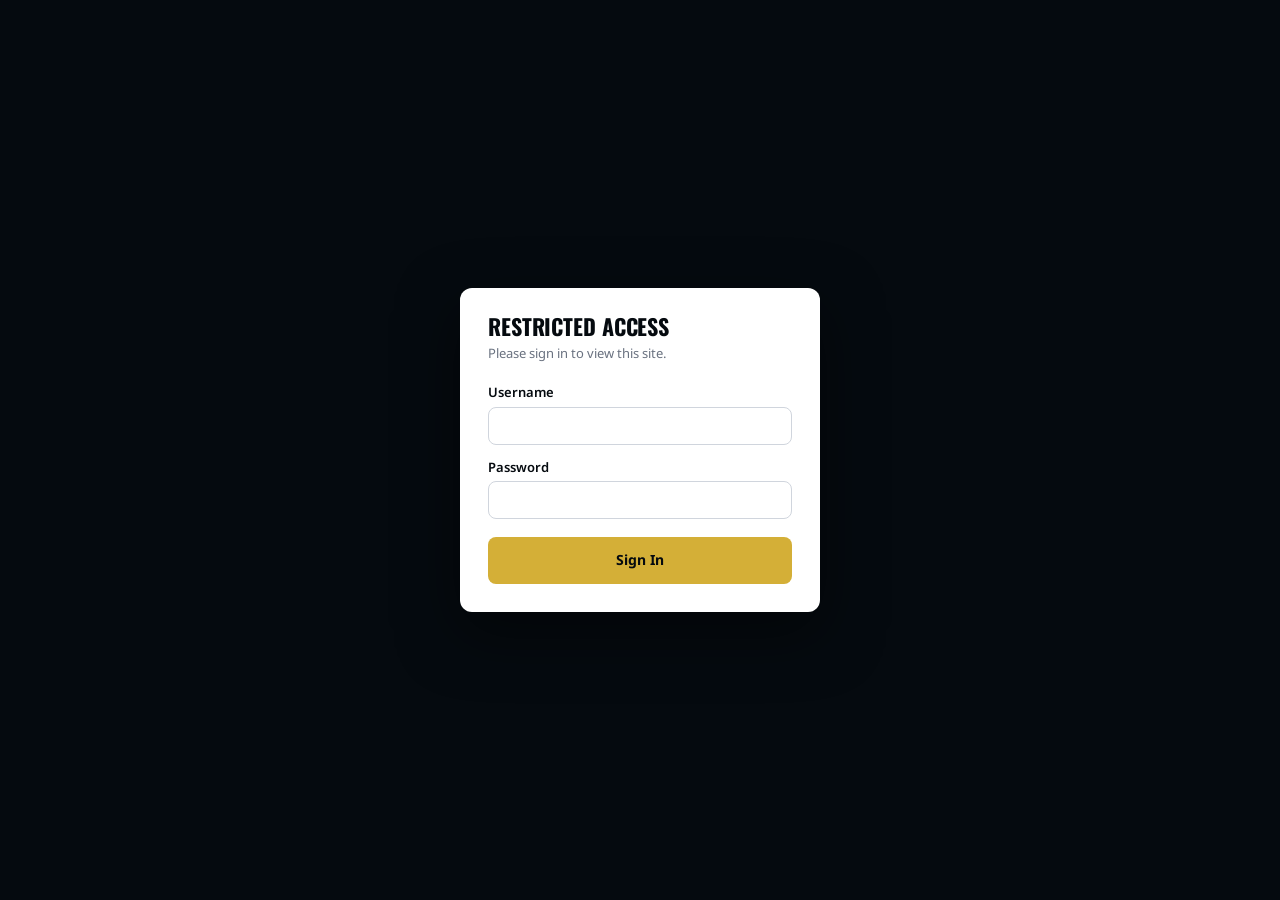
==== commit 10cac05c: "Add client-side password gate (cosmetic only) Adds an inline head script + auth-gate overlay that re" ====
--- a/index.html
+++ b/index.html
@@ -10,8 +10,80 @@
   <link rel="preconnect" href="https://fonts.gstatic.com" crossorigin>
   <link href="https://fonts.googleapis.com/css2?family=Noto+Sans:wght@300;400;500;600;700&family=Oswald:wght@500;600;700&display=swap" rel="stylesheet">
   <link rel="stylesheet" href="styles.css" />
+
+  <!-- ================= Simple client-side password gate =================
+       NOTE: This is NOT real security. The credentials are visible in
+       this file's source and anyone can bypass via DevTools. It is a
+       cosmetic gate only. -->
+  <style>
+    .auth-gate { display: none; }
+    html.needs-auth, html.needs-auth body { overflow: hidden; }
+    html.needs-auth body > *:not(.auth-gate) { display: none !important; }
+    html.needs-auth .auth-gate {
+      display: flex;
+      position: fixed; inset: 0;
+      background: #050a0f;
+      z-index: 100000;
+      align-items: center;
+      justify-content: center;
+      padding: 24px;
+    }
+    .auth-gate__card {
+      width: 100%; max-width: 360px;
+      background: #ffffff; color: #050a0f;
+      border-radius: 12px; padding: 28px;
+      box-shadow: 0 20px 60px rgba(0,0,0,0.5);
+      font-family: 'Noto Sans', system-ui, sans-serif;
+    }
+    .auth-gate__card h2 { margin: 0 0 6px; font-size: 22px; }
+    .auth-gate__card p.sub { margin: 0 0 18px; font-size: 13px; color: #6a7280; }
+    .auth-gate__card label { display: block; margin-bottom: 12px; font-size: 13px; font-weight: 600; }
+    .auth-gate__card input {
+      display: block; width: 100%; box-sizing: border-box;
+      margin-top: 4px; padding: 10px 12px; font-size: 14px;
+      border: 1px solid #d0d5dd; border-radius: 8px;
+    }
+    .auth-gate__card button {
+      width: 100%; padding: 12px 16px; margin-top: 6px;
+      border: 0; border-radius: 8px; background: #d4af37; color: #050a0f;
+      font-size: 14px; font-weight: 700; cursor: pointer;
+    }
+    .auth-gate__card button:hover { background: #c69e2c; }
+    .auth-gate__error {
+      margin: 12px 0 0; padding: 8px 12px;
+      background: #fef2f2; color: #b42318;
+      border-radius: 6px; font-size: 13px;
+    }
+  </style>
+  <script>
+    (function () {
+      try {
+        if (sessionStorage.getItem('fifa26-auth') !== 'ok') {
+          document.documentElement.classList.add('needs-auth');
+        }
+      } catch (err) {
+        document.documentElement.classList.add('needs-auth');
+      }
+    })();
+  </script>
 </head>
 <body>
+
+  <!-- Auth gate (visible only when html.needs-auth) -->
+  <div class="auth-gate" id="authGate" role="dialog" aria-modal="true" aria-labelledby="authGateTitle">
+    <form class="auth-gate__card" id="authForm" autocomplete="off">
+      <h2 id="authGateTitle">Restricted Access</h2>
+      <p class="sub">Please sign in to view this site.</p>
+      <label>Username
+        <input type="text" name="username" id="authUser" autocomplete="username" required>
+      </label>
+      <label>Password
+        <input type="password" name="password" id="authPass" autocomplete="current-password" required>
+      </label>
+      <button type="submit">Sign In</button>
+      <p class="auth-gate__error" id="authError" hidden>Invalid username or password.</p>
+    </form>
+  </div>
 
   <!-- ================= Country selector overlay ================= -->
   <div class="country-modal" id="countryModal" hidden>
@@ -667,7 +739,7 @@
 
   <script src="script.js"></script>
 
-  <!-- Salesforce Embedded Messaging - two MIAW instances (staging + agentuat) via iframes.
+  <!-- Salesforce Embedded Messaging - three MIAW instances (staging + agentuat + surveyCLT) via iframes.
        Each iframe receives the active page locale so the bootstrap language and the
        EndUserLanguage prechat field reflect the user's selection. -->
   <iframe
@@ -683,5 +755,15 @@
     aria-label="Embedded Chat (agentuat)"
     allow="microphone; camera; clipboard-read; clipboard-write"
     style="position:fixed; left:0; bottom:0; width:420px; height:640px; border:0; z-index:9999; background:transparent; pointer-events:auto;"></iframe>
+
+  <!-- surveyCLT MIAW iframe temporarily hidden
+  <iframe
+    src="embedded-chat.html?org=surveyclt&lang=en_US"
+    title="Embedded Chat (surveyCLT)"
+    aria-label="Embedded Chat (surveyCLT)"
+    allow="microphone; camera; clipboard-read; clipboard-write"
+    style="position:fixed; right:0; top:0; width:420px; height:640px; border:0; z-index:9999; background:transparent; pointer-events:auto;"></iframe>
+  -->
+
 </body>
 </html>
